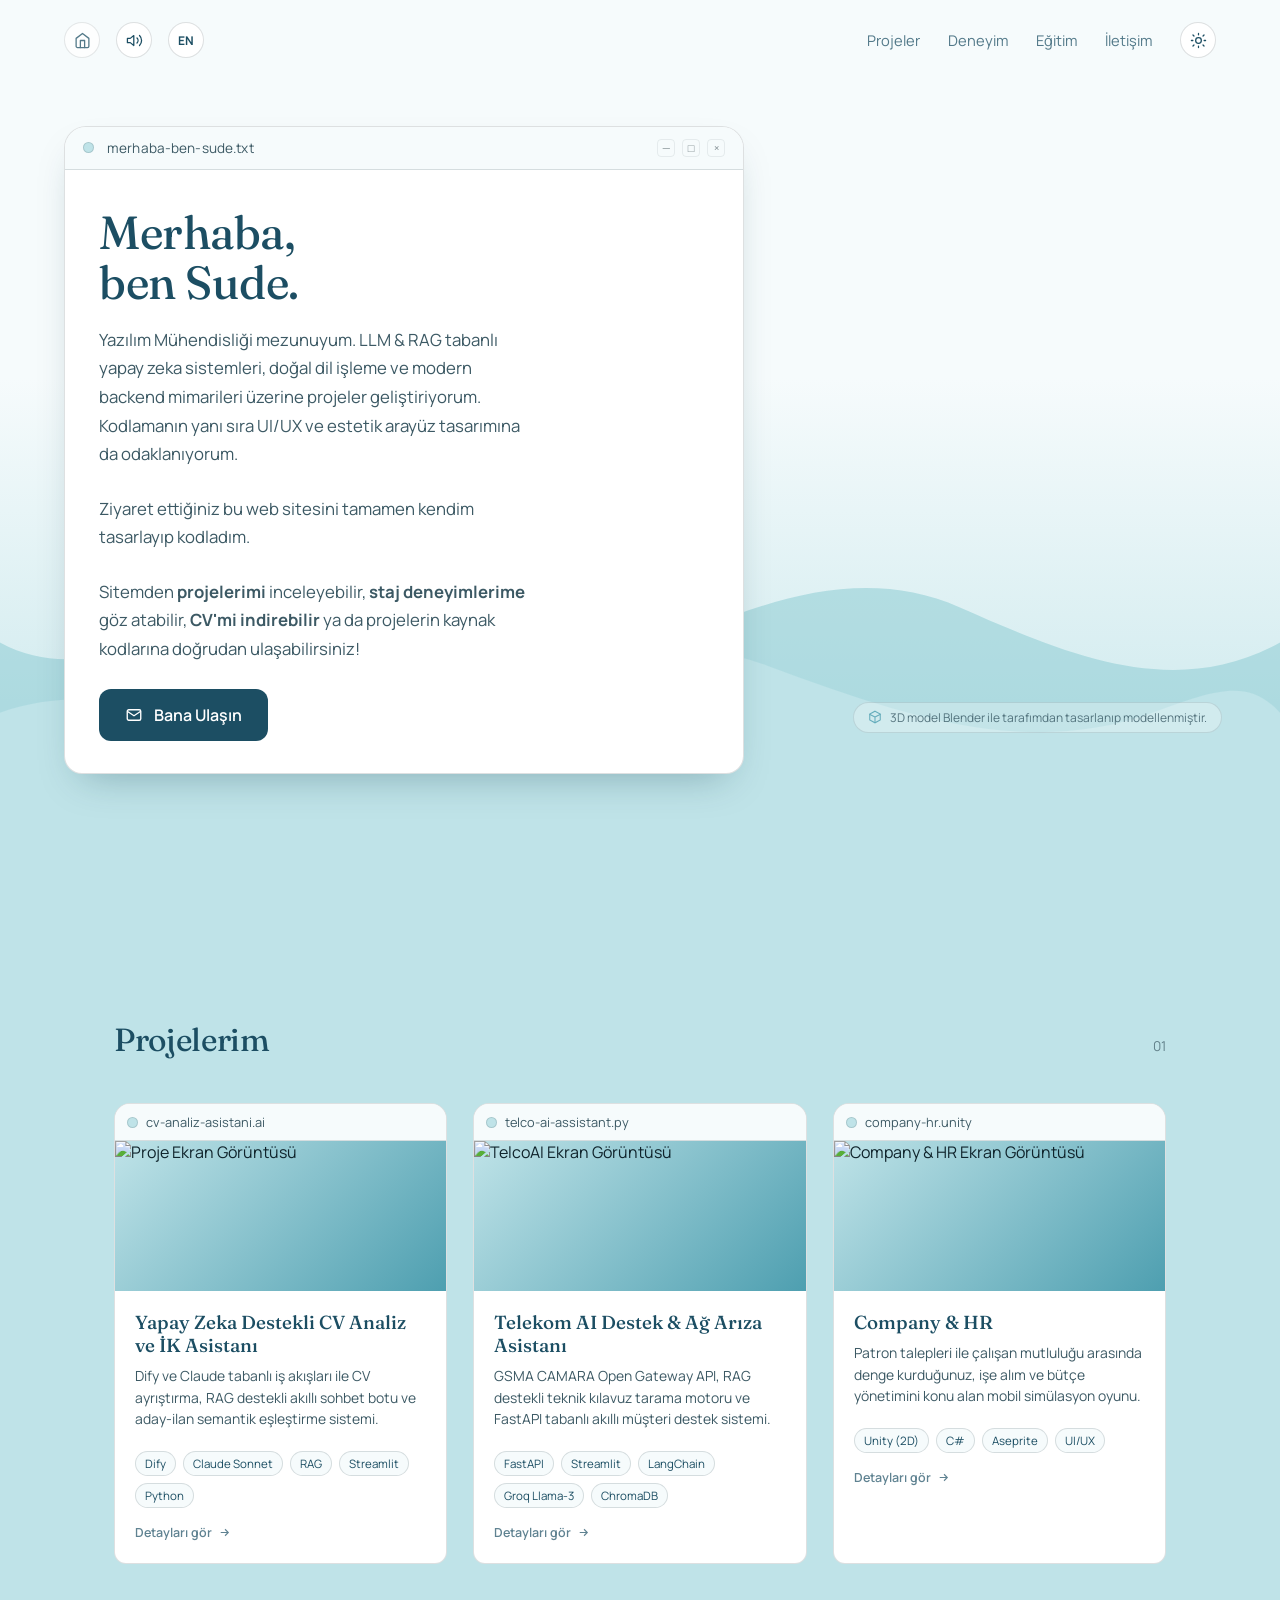
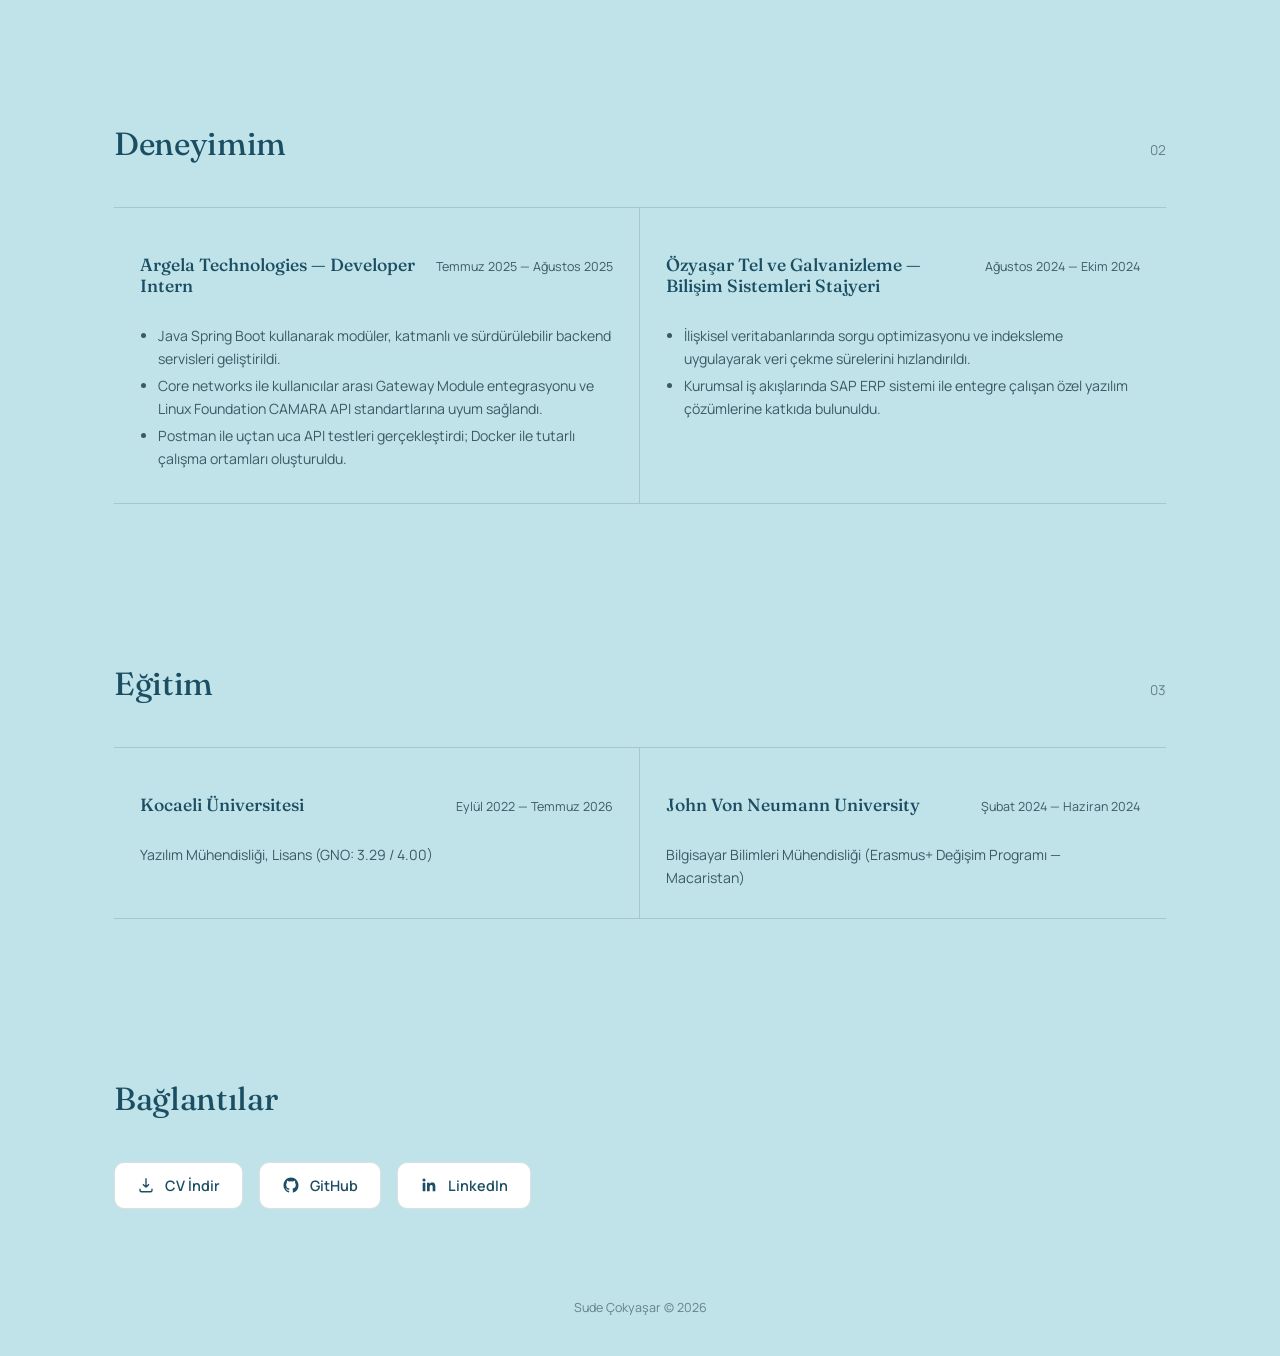
==== index.html @ f2881e95 "Rename portfolyo/sude-portfolyo.html to index.html" ====
<!DOCTYPE html>
<html lang="tr" data-lang="tr">
<head>
<meta charset="UTF-8">
<meta name="viewport" content="width=device-width, initial-scale=1.0">
<link rel="icon" href="data:image/svg+xml,<svg xmlns=%22http://www.w3.org/2000/svg%22 viewBox=%220 0 100 100%22><text y=%22.8em%22 font-size=%2275%22 text-anchor=%22middle%22 x=%2250%%22>✨</text></svg>">
<title>Sude Çokyaşar Portfolyo</title>
<link rel="preconnect" href="https://fonts.googleapis.com">
<link rel="preconnect" href="https://fonts.gstatic.com" crossorigin>
<link href="https://fonts.googleapis.com/css2?family=Fraunces:opsz,wght@9..144,300;9..144,450;9..144,600&family=Manrope:wght@400;500;600;700&display=swap" rel="stylesheet">
<!-- 3D Model Viewer -->
<script type="module" src="https://ajax.googleapis.com/ajax/libs/model-viewer/3.4.0/model-viewer.min.js"></script>
<style>
  :root{
    --foam:#f6fbfc;
    --sea-pale:#bfe3e8;
    --sea:#4e9fb0;
    --sea-deep:#1c4e63;
    --ink:#0f232b;
    --ink-soft:#3c5964;
    --sun:#daafe7;
    --line: rgba(15,35,43,0.14);
    --shadow: 0 18px 40px -18px rgba(15,60,75,0.35);
    --card-bg:#ffffff;
    --accent-strong:#1c4e63;
    --btn-hover-text:#1c2b30;
    --wave-back:#8fcdd4;
    --wave-front:#bfe3e8;
    --placeholder-bg: rgba(255,255,255,0.35);
    --shot-border: rgba(28,78,99,0.35);
    --backdrop: rgba(15,35,43,0.55);
    color-scheme: light;
  }
  :root[data-theme="dark"]{
    --foam:#122831;
    --sea-pale:#0a1c23;
    --sea:#2c6a79;
    --sea-deep:#bfe9ee;
    --ink:#eaf6f8;
    --ink-soft:#9dc6ce;
    --sun:#daafe7;
    --line: rgba(234,246,248,0.14);
    --shadow: 0 18px 40px -18px rgba(0,0,0,0.6);
    --card-bg:#0e2029;
    --accent-strong:#2f93a8;
    --btn-hover-text:#1c2b30;
    --wave-back:#123642;
    --wave-front:#0a1c23;
    --placeholder-bg: rgba(255,255,255,0.06);
    --shot-border: rgba(191,227,232,0.35);
    --backdrop: rgba(4,12,16,0.7);
    color-scheme: dark;
  }
  *{box-sizing:border-box;}
  html{scroll-behavior:smooth;}
  body{
    margin:0;
    background:var(--sea-pale);
    color:var(--ink);
    font-family:'Manrope',sans-serif;
    overflow-x:hidden;
    transition:background-color .35s ease, color .35s ease;
  }
  h1,h2,.display{
    font-family:'Fraunces',serif;
    font-weight:450;
    letter-spacing:-0.01em;
    margin:0;
  }
  a{color:inherit;}
  button{font-family:inherit;}

  /* Çoklu Dil Desteği Gösterim Kontrolleri */
  [data-lang-en] { display: none; }
  html[data-lang="en"] [data-lang-tr] { display: none; }
  html[data-lang="en"] [data-lang-en] { display: inline; }
  /* Blok elemanlar için varsayılan display uyumu */
  html[data-lang="en"] p[data-lang-en], 
  html[data-lang="en"] h3[data-lang-en], 
  html[data-lang="en"] li[data-lang-en] { display: block; }

  /* ---------- NAV ---------- */
  .nav{
    position:fixed;
    top:0; left:0; right:0;
    display:flex;
    align-items:center;
    justify-content:space-between;
    padding:22px 5vw;
    z-index:40;
    font-size:0.92rem;
    mix-blend-mode:normal;
  }
  .nav-left, .nav-right{
    display:flex;
    align-items:center;
    gap:16px;
  }
  .nav-right{
    gap:28px;
  }
  .nav a{
    text-decoration:none;
    color:var(--sea-deep);
    opacity:0.75;
    transition:opacity .2s ease;
  }
  .nav a:hover{opacity:1;}
  
  .icon-btn{
    width:36px; height:36px;
    border-radius:50%;
    border:1px solid var(--line);
    background:var(--card-bg);
    color:var(--sea-deep);
    display:flex; align-items:center; justify-content:center;
    cursor:pointer;
    text-decoration:none;
    transition:background-color .3s ease, border-color .3s ease, transform .18s ease;
  }
  .lang-btn {
    width: 36px; height: 36px;
    border-radius: 50%;
    border: 1px solid var(--line);
    background: var(--card-bg);
    color: var(--sea-deep);
    display: flex; align-items: center; justify-content: center;
    cursor: pointer;
    font-size: 0.75rem;
    font-weight: 700;
    transition: background-color .3s ease, border-color .3s ease, transform .18s ease;
  }
  .icon-btn:hover, .lang-btn:hover {transform:translateY(-2px); opacity:1;}
  .icon-btn svg{width:17px; height:17px;}

  /* ---------- HERO ---------- */
  .hero{
    position:relative;
    min-height:100vh;
    background:linear-gradient(to bottom, var(--foam) 0%, var(--foam) 42%, var(--sea-pale) 100%);
    overflow:hidden;
    display:flex;
    align-items:center;
  }
.hero-inner {
    position: relative;
    z-index: 5;
    width: 100%;
    max-width: 1440px; 
    margin: 0 auto;
    padding: 0 3vw 0 5vw;
    display: grid;
    grid-template-columns: 1.35fr 0.85fr;
    align-items: center;
    gap: 30px;
  }

/* windows-chrome card */
  .chrome-card{
    background:var(--card-bg);
    border-radius:22px 22px 18px 18px;
    box-shadow:var(--shadow);
    border:1px solid var(--line);
    max-width:680px; 
    width:100%;
    overflow:hidden;
    animation:rise 900ms cubic-bezier(.2,.8,.2,1) both;
    transition:background-color .35s ease, border-color .35s ease;
  }
  .chrome-bar{
    display:flex;
    align-items:center;
    gap:9px;
    padding:12px 18px;
    background:var(--foam);
    border-bottom:1px solid var(--line);
  }
  .chrome-dot{
    width:11px;height:11px;border-radius:50%;
    background:var(--sea-pale);
    border:1px solid var(--line);
  }
  .chrome-title{
    font-size:0.85rem;
    color:var(--ink-soft);
    letter-spacing:0.01em;
    margin-left:4px;
  }
  .chrome-icons{margin-left:auto;display:flex;gap:7px;opacity:.5;}
  .chrome-icons span{
    width:18px;height:18px;
    display:flex;align-items:center;justify-content:center;
    font-size:11px;
    border:1px solid var(--line);
    border-radius:4px;
  }
  .chrome-body{padding:38px 34px 32px;}
  .chrome-body h1{
    font-size:2.9rem; 
    line-height:1.08;
    color:var(--sea-deep);
  }
  .chrome-body p{
    margin:18px 0 26px;
    font-size:1.05rem;
    line-height:1.7;
    color:var(--ink-soft);
    max-width:44ch;
  }
  .btn{
    display:inline-flex;
    align-items:center;
    gap:11px;
    background:var(--accent-strong);
    color:#fff;
    border:none;
    padding:15px 26px; 
    border-radius:12px;
    font-size:1rem;
    font-weight:600;
    cursor:pointer;
    transition:transform .18s ease, background .18s ease;
    text-decoration: none;
  }
  .btn:hover{background:var(--sun); color:var(--btn-hover-text); transform:translateY(-2px);}
  .btn svg{width:18px;height:18px;flex-shrink:0;}

  /* ---------- 3D KARAKTER ALANI ---------- */
  .char-interaction-wrap {
    position: relative;
    width: 100%;
    display: flex;
    flex-direction: column;
    align-items: flex-end;
    justify-content: center;
    animation: rise 900ms cubic-bezier(.2,.8,.2,1) 120ms both;
  }

  .char-scene {
    position: relative;
    width: 100%;
    height: 520px;
    display: flex;
    align-items: center;
    justify-content: flex-end;
  }

  /* 3D Model Konteyneri */
  .char-slot {
    width: 480px;
    height: 100%;
    margin-right: -30px;
  }

  model-viewer {
    width: 100%;
    height: 100%;
    outline: none;
    --poster-color: transparent;
  }

  .model-badge {
    display: inline-flex;
    align-items: center;
    gap: 8px;
    margin-top: 14px;
    margin-right: 20px;
    padding: 6px 14px;
    background: var(--placeholder-bg);
    border: 1px solid var(--line);
    border-radius: 20px;
    font-size: 0.75rem;
    color: var(--ink-soft);
    opacity: 0.8;
    backdrop-filter: blur(4px);
    transition: opacity 0.2s ease, transform 0.2s ease;
  }

  .model-badge:hover {
    opacity: 1;
    transform: translateY(-1px);
  }

  .model-badge svg {
    width: 14px;
    height: 14px;
    color: var(--sea);
    flex-shrink: 0;
  }

  @keyframes rise{
    from{opacity:0; transform:translateY(22px);}
    to{opacity:1; transform:translateY(0);}
  }

  /* ---------- WAVES ---------- */
  .wave-wrap{
    position:absolute;
    left:0; right:0; bottom:0;
    height:52vh;
    min-height:340px;
    z-index:1;
    overflow:hidden;
  }
  .wave-wrap svg{
    position:absolute;
    bottom:0;
    left:0;
    width:200%;
    height:100%;
  }
  .wave-back{
    animation:drift 22s linear infinite;
    opacity:0.55;
  }
  .wave-front{
    animation:drift 14s linear infinite reverse;
  }
  @keyframes drift{
    from{transform:translateX(0);}
    to{transform:translateX(-50%);}
  }

  /* ---------- MAIL POPUP ---------- */
  .mail-window{
    position:fixed;
    top:22%;
    left:50%;
    width:min(360px, 86vw);
    background:var(--card-bg);
    border-radius:16px 16px 12px 12px;
    box-shadow:0 30px 60px -20px rgba(10,40,55,0.45);
    border:1px solid var(--line);
    z-index:100;
    display:none;
    transform:translateX(-50%);
    transition:background-color .35s ease, border-color .35s ease;
  }
  .mail-window.open{display:block;}
  .mail-bar{
    display:flex;
    align-items:center;
    gap:8px;
    padding:10px 12px;
    background:var(--foam);
    border-bottom:1px solid var(--line);
    border-radius:16px 16px 0 0;
    cursor:grab;
    user-select:none;
  }
  .mail-bar:active{cursor:grabbing;}
  .mail-title{font-size:0.8rem; color:var(--ink-soft);}
  .mail-close{
    margin-left:auto;
    width:18px;height:18px;
    border:1px solid var(--line);
    border-radius:4px;
    display:flex;align-items:center;justify-content:center;
    font-size:11px;
    cursor:pointer;
    background:none;
    color:var(--ink-soft);
  }
  .mail-body{padding:20px;}
  .mail-body label{
    display:block;
    font-size:0.72rem;
    color:var(--ink-soft);
    margin:12px 0 5px;
  }
  .mail-body label:first-child{margin-top:0;}
  .mail-body input, .mail-body textarea{
    width:100%;
    border:1px solid var(--line);
    border-radius:8px;
    padding:9px 11px;
    font-family:inherit;
    font-size:0.88rem;
    resize:vertical;
    background:var(--foam);
  }
  .mail-body textarea{min-height:80px;}
  .mail-body .btn{width:100%; justify-content:center; margin-top:16px;}

  /* ---------- SECTIONS ---------- */
  section.page{
    position:relative;
    z-index:2;
    max-width:1180px;
    margin:0 auto;
    padding:120px 5vw 40px;
  }
  .section-head{
    display:flex;
    align-items:baseline;
    justify-content:space-between;
    margin-bottom:44px;
  }
  .section-head h2{font-size:2rem; color:var(--sea-deep);}
  .section-head .count{font-size:0.85rem; color:var(--ink-soft); opacity:0.7;}

  /* projects */
  .projects-grid{
    display:grid;
    grid-template-columns:repeat(3, 1fr);
    gap:26px;
  }
  .project-card{
    background:var(--card-bg);
    border:1px solid var(--line);
    border-radius:16px 16px 12px 12px;
    overflow:hidden;
    opacity:0;
    transform:translateY(36px);
    transition:opacity .7s cubic-bezier(.2,.8,.2,1), transform .7s cubic-bezier(.2,.8,.2,1), box-shadow .25s ease, background-color .35s ease, border-color .35s ease;
    cursor:pointer;
  }
  .project-card.is-visible{opacity:1; transform:translateY(0);}
  .project-card:hover{box-shadow:var(--shadow); transform:translateY(-5px);}
  .project-card.is-visible:hover{transform:translateY(-5px);}
  .project-card:nth-child(1){transition-delay:0ms;}
  .project-card:nth-child(2){transition-delay:110ms;}
  .project-card:nth-child(3){transition-delay:220ms;}

  .project-top{
    display:flex; align-items:center; gap:8px;
    padding:9px 12px;
    background:var(--foam);
    border-bottom:1px solid var(--line);
  }
  .project-media{
    height:150px;
    background:linear-gradient(135deg, var(--sea-pale), var(--sea));
    position:relative;
    overflow:hidden;
  }
  .project-media::after{
  
    position:absolute; inset:0;
    background:
      radial-gradient(circle at 30% 30%, rgba(255,255,255,0.35), transparent 55%),
      radial-gradient(circle at 75% 70%, rgba(28,78,99,0.25), transparent 50%);
  }
  .project-body{padding:20px 20px 22px; position:relative; overflow:hidden;}
  .project-body h3{
    font-family:'Fraunces',serif;
    font-size:1.18rem;
    color:var(--sea-deep);
    margin:0 0 8px;
    font-weight:500;
  }
  .project-body p{
    font-size:0.87rem;
    line-height:1.55;
    color:var(--ink-soft);
    margin:0 0 16px;
    min-height:70px;
  }
  .tag-row{display:flex; flex-wrap:wrap; gap:7px;}
  .tag{
    font-size:0.72rem;
    padding:4px 9px;
    border-radius:20px;
    background:var(--foam);
    border:1px solid var(--line);
    color:var(--sea-deep);
  }
  .view-more{
    display:flex; align-items:center; gap:6px;
    margin-top:16px;
    font-size:0.78rem;
    font-weight:600;
    color:var(--sea-deep);
    opacity:0.7;
    transition:opacity .2s ease, gap .2s ease;
  }
  .project-card:hover .view-more{opacity:1; gap:10px;}
  .view-more svg{width:13px; height:13px;}

  /* hover feature overlay */
  .feature-overlay{
    position:absolute;
    inset:0;
    background:var(--card-bg);
    padding:20px 20px 22px;
    display:flex;
    flex-direction:column;
    justify-content:center;
    transform:translateY(102%);
    transition:transform .5s cubic-bezier(.16,1,.3,1);
    z-index:2;
  }
  .project-card:hover .feature-overlay{transform:translateY(0);}
  .feature-overlay h4{
    font-family:'Fraunces',serif;
    font-size:1.02rem;
    font-weight:500;
    color:var(--sea-deep);
    margin:0 0 12px;
  }
  .feature-overlay ul{margin:0; padding:0; list-style:none;}
  .feature-overlay li{
    position:relative;
    padding-left:18px;
    margin-bottom:8px;
    font-size:0.85rem;
    line-height:1.5;
    color:var(--ink-soft);
  }
  .feature-overlay li::before{
    content:"";
    position:absolute;
    left:0; top:7px;
    width:6px; height:6px;
    border-radius:50%;
    background:var(--sun);
  }

  /* experience & education */
  .exp-grid{
    display:grid;
    grid-template-columns:1fr 1fr;
    gap:0;
    border-top:1px solid var(--line);
  }
  .exp-item{
    padding:28px 26px;
    border-bottom:1px solid var(--line);
    cursor:default;
  }
  .exp-item:nth-child(odd){border-right:1px solid var(--line);}
  .exp-head{display:flex; justify-content:space-between; align-items:baseline; gap: 16px; margin-bottom:12px;}
  .exp-head h3{font-family:'Fraunces',serif; font-size:1.1rem; color:var(--sea-deep); font-weight:500;}
  .exp-head time{font-size:0.78rem; color:var(--ink-soft); white-space: nowrap;}
  .exp-item ul{margin:0; padding-left:18px; color:var(--ink-soft); font-size:0.88rem; line-height:1.6;}
  .exp-item li{margin-bottom:5px;}
  .exp-item .edu-sub{font-size:0.88rem; color:var(--ink-soft); margin:0; line-height:1.6;}

  /* Deneyim Hover Takip Baloncukları */
  .skill-bubble{
    position:fixed;
    left:0; top:0;
    pointer-events:none;
    z-index:70;
    padding:12px 24px;
    border-radius:999px;
    font-family:'Manrope',sans-serif;
    font-size:0.95rem;
    font-weight:700;
    letter-spacing:0.01em;
    color:var(--ink);
    background:var(--sun);
    border:2px solid var(--card-bg);
    box-shadow:0 14px 30px -10px rgba(15,35,43,0.5);
    white-space:nowrap;
    opacity:0;
    transform:translate(-50%,-50%) scale(0.6);
    transition:opacity .28s ease;
    will-change:transform, opacity, left, top;
  }
  .skill-bubble.is-visible{opacity:1;}

  /* links */
  .links-row{display:flex; gap:16px; flex-wrap:wrap;}
  .link-pill{
    display:inline-flex; align-items:center; gap:10px;
    padding:13px 22px;
    border-radius:10px;
    border:1px solid var(--line);
    background:var(--card-bg);
    text-decoration:none;
    color:var(--sea-deep);
    font-weight:600;
    font-size:0.9rem;
    transition:transform .18s ease, box-shadow .18s ease, background-color .35s ease, border-color .35s ease;
  }
  .link-pill:hover{transform:translateY(-2px); box-shadow:var(--shadow);}
  .link-pill svg{width:18px; height:18px;}

  footer{
    text-align:center;
    padding:50px 5vw 40px;
    font-size:0.78rem;
    color:var(--ink-soft);
    opacity:0.7;
  }

  /* ---------- PROJECT MODAL (Ortalanmış ve Taşınabilir) ---------- */
  .modal-backdrop{
    position:fixed;
    inset:0;
    background:var(--backdrop);
    backdrop-filter:blur(3px);
    display:none;
    align-items:center;
    justify-content:center;
    z-index:200;
  }
  .modal-backdrop.open{display:flex;}
  
  .modal-panel{
    position:absolute;
    background:var(--card-bg);
    width:min(760px, 90vw);
    max-height:85vh;
    overflow-y:auto;
    border-radius:16px 16px 14px 14px;
    box-shadow:0 40px 80px -20px rgba(10,40,55,0.5);
    border:1px solid var(--line);
    animation:rise 420ms cubic-bezier(.2,.8,.2,1) both;
    transition:background-color .35s ease, border-color .35s ease;
  }
  
  .modal-drag-bar{
    display:flex;
    align-items:center;
    gap:8px;
    padding:10px 12px;
    background:var(--foam);
    border-bottom:1px solid var(--line);
    border-radius:16px 16px 0 0;
    cursor:grab;
    user-select:none;
  }
  .modal-drag-bar:active{cursor:grabbing;}

  .modal-close{
    margin-left:auto;
    width:18px;height:18px;
    border:1px solid var(--line);
    border-radius:4px;
    display:flex;align-items:center;justify-content:center;
    font-size:11px;
    cursor:pointer;
    background:none;
    color:var(--ink-soft);
  }
  .modal-body{padding:32px 34px 36px;}
  .modal-body h3{
    font-family:'Fraunces',serif;
    font-size:1.7rem;
    font-weight:500;
    color:var(--sea-deep);
    margin:0 0 6px;
  }
  .modal-body .modal-desc{
    font-size:0.94rem;
    line-height:1.7;
    color:var(--ink-soft);
    margin:0 0 22px;
    max-width:60ch;
  }
  .shot-grid{
    display:grid;
    grid-template-columns:repeat(3, 1fr);
    gap:12px;
    margin-bottom:24px;
  }
  .shot-grid .shot{
    aspect-ratio:16/10;
    border-radius:10px;
    background:linear-gradient(135deg, var(--sea-pale), var(--sea));
    border:1px dashed var(--shot-border);
    position:relative;
    overflow:hidden;
  }
  .shot::after{
    position:absolute; inset:0;
    display:flex; align-items:center; justify-content:center;
    font-size:0.68rem;
    color:var(--sea-deep);
    opacity:0.6;
    text-align:center;
    padding:0 6px;
  }

.modal-actions{display:flex; gap:12px; flex-wrap:wrap; margin-top:4px;}
  .modal-actions .btn.ghost{
    text-decoration: none;
    background:var(--card-bg);
    color:var(--sea-deep);
    border:1px solid var(--line);
  }
  .modal-actions .btn.ghost:hover{
    background:var(--foam);
    color:var(--sea-deep);
    border-color:var(--sea);
    transform:translateY(-2px);
  }

@media (max-width: 880px){
    .nav{padding:18px 5vw;}
    .hero-inner{grid-template-columns:1fr; text-align:left; gap:24px;}
    .char-interaction-wrap{order:-1; min-height:320px;}
    .char-scene{height:280px; justify-content:center;}
    .char-slot{width:220px; margin-right:0;}
    .model-badge{margin-right:0; justify-content:center;}
    
    .chrome-card{max-width:100%; margin:0 auto;}
    .chrome-body{padding:26px 22px 24px;}
    .chrome-body h1{font-size:2.2rem;}
    .hero-desc{font-size:0.95rem; line-height:1.6;}
    .btn{width:100%; justify-content:center;}

    .projects-grid{grid-template-columns:1fr;}
    .exp-grid{grid-template-columns:1fr;}
    .exp-item:nth-child(odd){border-right:none;}
  }
  @media (prefers-reduced-motion: reduce){
    .wave-back, .wave-front{animation:none;}
    .chrome-card, .char-interaction-wrap{animation:none;}
    .project-card{transition:none;}
  }
</style>
</head>
<body id="top">

  <!-- NAV -->
  <nav class="nav">
    <div class="nav-left">
      <a href="#top" class="icon-btn" aria-label="Başa Dön" title="Sayfa Başına Dön">
        <svg viewBox="0 0 24 24" fill="none" stroke="currentColor" stroke-width="1.8" stroke-linecap="round" stroke-linejoin="round">
          <path d="M3 9l9-7 9 7v11a2 2 0 0 1-2 2H5a2 2 0 0 1-2-2z"/>
          <polyline points="9 22 9 12 15 12 15 22"/>
        </svg>
      </a>
      <button class="icon-btn" id="musicToggle" aria-label="Müziği Kapat" title="Arka Plan Müziği">
        <svg id="musicIcon" viewBox="0 0 24 24" fill="none" stroke="currentColor" stroke-width="1.8" stroke-linecap="round" stroke-linejoin="round">
          <polygon points="11 5 6 9 2 9 2 15 6 15 11 19 11 5"/>
          <path d="M19.07 4.93a10 10 0 0 1 0 14.14M15.54 8.46a5 5 0 0 1 0 7.07"/>
        </svg>
      </button>
      <!-- Dil Değiştirme Butonu (TR/EN) -->
      <button class="lang-btn" id="langToggle" aria-label="Switch to English" title="Dil Değiştir / Change Language">EN</button>
    </div>

    <div class="nav-right">
      <a href="#projeler"><span data-lang-tr>Projeler</span><span data-lang-en>Projects</span></a>
      <a href="#deneyim"><span data-lang-tr>Deneyim</span><span data-lang-en>Experience</span></a>
      <a href="#egitim"><span data-lang-tr>Eğitim</span><span data-lang-en>Education</span></a>
      <a href="#iletisim"><span data-lang-tr>İletişim</span><span data-lang-en>Contact</span></a>
      <button class="icon-btn" id="themeToggle" aria-label="Karanlık modu aç">
        <svg id="themeIcon" viewBox="0 0 24 24" fill="none" stroke="currentColor" stroke-width="1.8" stroke-linecap="round" stroke-linejoin="round">
          <circle cx="12" cy="12" r="4"/>
          <path d="M12 2v2M12 20v2M4.2 4.2l1.4 1.4M18.4 18.4l1.4 1.4M2 12h2M20 12h2M4.2 19.8l1.4-1.4M18.4 5.6l1.4-1.4"/>
        </svg>
      </button>
    </div>
  </nav>

  <!-- HERO -->
  <header class="hero">
    <div class="hero-inner">
      <div class="chrome-card">
        <div class="chrome-bar">
          <span class="chrome-dot"></span>
          <span class="chrome-title"><span data-lang-tr>merhaba-ben-sude.txt</span><span data-lang-en>hello-i-am-sude.txt</span></span>
          <div class="chrome-icons"><span>—</span><span>□</span><span>×</span></div>
        </div>
        <div class="chrome-body">
          <h1>
            <span data-lang-tr>Merhaba,<br>ben Sude.</span>
            <span data-lang-en>Hello,<br>I'm Sude.</span>
          </h1>
          <p>
            <span data-lang-tr>Yazılım Mühendisliği mezunuyum. LLM & RAG tabanlı yapay zeka sistemleri, doğal dil işleme ve modern backend mimarileri üzerine projeler geliştiriyorum. Kodlamanın yanı sıra UI/UX ve estetik arayüz tasarımına da odaklanıyorum.</span>
            <span data-lang-en>I am a Software Engineering graduate. I develop projects on LLM & RAG based AI systems, natural language processing, and modern backend architectures. Alongside coding, I also focus on UI/UX and aesthetic interface design.</span>
          </p>
            <p> 
              <span data-lang-tr>Ziyaret ettiğiniz bu web sitesini tamamen kendim tasarlayıp kodladım.</span>
              <span data-lang-en>I designed and coded this website entirely by myself.</span>
            </p>
            <p> 
              <span data-lang-tr>Sitemden <strong>projelerimi</strong> inceleyebilir, <strong>staj deneyimlerime</strong> göz atabilir, <strong>CV'mi indirebilir</strong> ya da projelerin kaynak kodlarına doğrudan ulaşabilirsiniz!</span>
              <span data-lang-en>You can inspect my <strong>projects</strong>, check out my <strong>internship experiences</strong>, download my <strong>CV</strong>, or access project source codes directly from my site!</span>
            </p>
          <button class="btn" id="openMail">
            <svg viewBox="0 0 24 24" fill="none" stroke="currentColor" stroke-width="1.8"><rect x="3" y="5" width="18" height="14" rx="2"/><path d="M3 7l9 6 9-6"/></svg>
            <span data-lang-tr>Bana Ulaşın</span><span data-lang-en>Get in Touch</span>
          </button>
        </div>
      </div>

      <!-- 3D Model & Rozet -->
      <div class="char-interaction-wrap">
        <div class="char-scene">
          <div class="char-slot">
            <model-viewer 
              src="assets/karakter.glb" 
              alt="Sude 3D Karakter" 
              auto-rotate 
              camera-controls 
              rotation-per-second="18deg"
              shadow-intensity="0" 
              exposure="0.75" 
              tone-mapping="aces"
              camera-orbit="90deg 75deg 75%"
              camera-target="auto auto auto"
              field-of-view="8deg">
            </model-viewer>
          </div>
        </div>
        <div class="model-badge">
          <svg viewBox="0 0 24 24" fill="none" stroke="currentColor" stroke-width="1.8">
            <path d="M12 2l9 4.9V17L12 22l-9-5V6.9L12 2z"/>
            <path d="M12 22V12M12 12L2.5 7.2M12 12l9.5-4.8"/>
          </svg>
          <span>
            <span data-lang-tr>3D model Blender ile tarafımdan tasarlanıp modellenmiştir.</span>
            <span data-lang-en>3D model designed and modeled by me using Blender.</span>
          </span>
        </div>
      </div>
    </div>

    <div class="wave-wrap" aria-hidden="true">
      <svg class="wave-back" viewBox="0 0 2400 400" preserveAspectRatio="none">
        <defs>
          <path id="waveBackUnit" style="fill:var(--wave-back)" d="M0,180
            C100,230 200,130 300,160
            C400,190 500,230 600,190
            C700,150 800,110 900,150
            C1000,190 1100,230 1200,180
            L1200,400 L0,400 Z"/>
        </defs>
        <use href="#waveBackUnit" x="0"/>
        <use href="#waveBackUnit" x="1200"/>
      </svg>
      <svg class="wave-front" viewBox="0 0 2400 400" preserveAspectRatio="none">
        <defs>
          <path id="waveFrontUnit" style="fill:var(--wave-front)" d="M0,240
            C120,200 240,280 360,240
            C480,200 600,160 720,200
            C840,240 960,280 1080,240
            C1140,220 1170,210 1200,240
            L1200,400 L0,400 Z"/>
        </defs>
        <use href="#waveFrontUnit" x="0"/>
        <use href="#waveFrontUnit" x="1200"/>
      </svg>
    </div>
  </header>

  <!-- MAIL POPUP -->
  <div class="mail-window" id="mailWindow">
    <div class="mail-bar" id="mailDrag">
      <span class="chrome-dot"></span>
      <span class="mail-title"><span data-lang-tr>Yeni E-posta</span><span data-lang-en>New Email</span></span>
      <button class="mail-close" id="closeMail">×</button>
    </div>
    <div class="mail-body">
      <label for="fName"><span data-lang-tr>Adınız</span><span data-lang-en>Your Name</span></label>
      <input id="fName" type="text" placeholder="Adınız Soyadınız">
      <label for="fSubject"><span data-lang-tr>Konu</span><span data-lang-en>Subject</span></label>
      <input id="fSubject" type="text" placeholder="Mesaj konusu">
      <label for="fMsg"><span data-lang-tr>Mesajınız</span><span data-lang-en>Your Message</span></label>
      <textarea id="fMsg" placeholder="Merhaba Sude, ..."></textarea>
      <button class="btn" type="button" onclick="window.location.href='mailto:sudecokyasar@gmail.com?subject='+encodeURIComponent(document.getElementById('fSubject').value)+'&body='+encodeURIComponent(document.getElementById('fMsg').value)"><span data-lang-tr>Gönder</span><span data-lang-en>Send</span></button>
    </div>
  </div>

  <!-- PROJECT DETAIL MODAL (Ortalanmış ve Taşınabilir) -->
  <div class="modal-backdrop" id="modalBackdrop">
    <div class="modal-panel" id="modalPanel">
      <div class="chrome-bar modal-drag-bar" id="modalDrag">
        <span class="chrome-dot"></span>
        <span class="chrome-title" id="modalWindowTitle">proje.detay</span>
        <div class="chrome-icons" style="margin-left:auto;">
          <button class="modal-close" id="modalClose">×</button>
        </div>
      </div>
      <div class="modal-body">
        <h3 id="modalTitle"></h3>
        <p class="modal-desc" id="modalDesc"></p>
        <div class="shot-grid">
          <div class="shot"></div>
          <div class="shot"></div>
          <div class="shot"></div>
        </div>
        <div class="tag-row" id="modalTags" style="margin-bottom:22px;"></div>
        <div class="modal-actions">
          <a class="btn" id="modalRepo" href="https://github.com/sudecokyasar" target="_blank" rel="noopener">
            <svg viewBox="0 0 24 24" fill="currentColor"><path d="M12 2C6.48 2 2 6.58 2 12.25c0 4.53 2.87 8.37 6.84 9.73.5.1.68-.22.68-.49 0-.24-.01-1.04-.01-1.88-2.78.62-3.37-1.21-3.37-1.21-.45-1.18-1.11-1.49-1.11-1.49-.91-.64.07-.63.07-.63 1 .07 1.53 1.05 1.53 1.05.89 1.56 2.34 1.11 2.91.85.09-.66.35-1.11.63-1.37-2.22-.26-4.56-1.14-4.56-5.06 0-1.12.39-2.03 1.03-2.75-.1-.26-.45-1.31.1-2.73 0 0 .84-.28 2.75 1.05a9.3 9.3 0 0 1 5 0c1.91-1.33 2.75-1.05 2.75-1.05.55 1.42.2 2.47.1 2.73.64.72 1.03 1.63 1.03 2.75 0 3.93-2.34 4.79-4.57 5.05.36.32.68.94.68 1.9 0 1.37-.01 2.47-.01 2.81 0 .27.18.6.69.49A10.26 10.26 0 0 0 22 12.25C22 6.58 17.52 2 12 2Z"/></svg>
            <span data-lang-tr>GitHub Reposu</span><span data-lang-en>GitHub Repository</span>
          </a>
          <a class="btn ghost" id="modalDemo" href="#" target="_blank" rel="noopener"><span data-lang-tr>Canlı Demo</span><span data-lang-en>Live Demo</span></a>
        </div>
      </div>
    </div>
  </div>

  <!-- PROJECTS -->
  <section class="page" id="projeler">
    <div class="section-head">
      <h2><span data-lang-tr>Projelerim</span><span data-lang-en>My Projects</span></h2>
      <span class="count">01</span>
    </div>
    <div class="projects-grid">

      <article class="project-card" data-project="talentlens">
        <div class="project-top"><span class="chrome-dot"></span><span class="mail-title">cv-analiz-asistani.ai</span></div>
        <div class="project-media"><img src="assets\cv-analiz-asistanı.png" alt="Proje Ekran Görüntüsü" style="width:100%; height:100%; object-fit:cover;"></div>
        <div class="project-body">
          <h3>
            <span data-lang-tr>Yapay Zeka Destekli CV Analiz ve İK Asistanı</span>
            <span data-lang-en>AI-Powered CV Analysis & HR Assistant</span>
          </h3>
          <p>
            <span data-lang-tr>Dify ve Claude tabanlı iş akışları ile CV ayrıştırma, RAG destekli akıllı sohbet botu ve aday-ilan semantik eşleştirme sistemi.</span>
            <span data-lang-en>CV parsing workflows with Dify and Claude, RAG-supported smart chatbot, and candidate-job semantic matching system.</span>
          </p>
          <div class="tag-row">
            <span class="tag">Dify</span><span class="tag">Claude Sonnet</span><span class="tag">RAG</span><span class="tag">Streamlit</span><span class="tag">Python</span>
          </div>
          <div class="view-more">
            <span data-lang-tr>Detayları gör</span><span data-lang-en>View details</span>
            <svg viewBox="0 0 24 24" fill="none" stroke="currentColor" stroke-width="2"><path d="M5 12h14M13 6l6 6-6 6"/></svg>
          </div>
          <div class="feature-overlay">
            <h4><span data-lang-tr>Öne Çıkanlar</span><span data-lang-en>Highlights</span></h4>
            <ul>
              <li>
                <span data-lang-tr>%86.7 alan doğruluğu ile JSON şema dönüşümü</span>
                <span data-lang-en>JSON schema transformation with 86.7% field accuracy</span>
              </li>
              <li>
                <span data-lang-tr>RAG destekli akıllı İK sohbet botu</span>
                <span data-lang-en>RAG-supported smart HR chatbot</span>
              </li>
              <li>
                <span data-lang-tr>NDCG@5 skorunda 0.908 başarı</span>
                <span data-lang-en>0.908 success score in NDCG@5</span>
              </li>
              <li>
                <span data-lang-tr>Streamlit üzerinde interaktif kontrol paneli</span>
                <span data-lang-en>Interactive control panel on Streamlit</span>
              </li>
            </ul>
          </div>
        </div>
      </article>

      <article class="project-card" data-project="telcoai">
        <div class="project-top">
          <span class="chrome-dot"></span>
          <span class="mail-title">telco-ai-assistant.py</span>
        </div>
        <div class="project-media">
          <img src="assets/telecom.png" alt="TelcoAI Ekran Görüntüsü" style="width:100%; height:100%; object-fit:cover;">
        </div>
        <div class="project-body">
          <h3>
            <span data-lang-tr>Telekom AI Destek &amp; Ağ Arıza Asistanı</span>
            <span data-lang-en>Telecom AI Support & Network Fault Assistant</span>
          </h3>
          <p>
            <span data-lang-tr>GSMA CAMARA Open Gateway API, RAG destekli teknik kılavuz tarama motoru ve FastAPI tabanlı akıllı müşteri destek sistemi.</span>
            <span data-lang-en>GSMA CAMARA Open Gateway API, RAG-supported technical guide scanning engine, and FastAPI-based smart customer support system.</span>
          </p>
          <div class="tag-row">
            <span class="tag">FastAPI</span>
            <span class="tag">Streamlit</span>
            <span class="tag">LangChain</span>
            <span class="tag">Groq Llama-3</span>
            <span class="tag">ChromaDB</span>
          </div>
          <div class="view-more">
            <span data-lang-tr>Detayları gör</span><span data-lang-en>View details</span>
            <svg viewBox="0 0 24 24" fill="none" stroke="currentColor" stroke-width="2"><path d="M5 12h14M13 6l6 6-6 6"/></svg>
          </div>
          <div class="feature-overlay">
            <h4><span data-lang-tr>Öne Çıkanlar</span><span data-lang-en>Highlights</span></h4>
            <ul>
              <li>
                <span data-lang-tr>GSMA CAMARA Open Gateway API entegrasyonu</span>
                <span data-lang-en>GSMA CAMARA Open Gateway API integration</span>
              </li>
              <li>
                <span data-lang-tr>ChromaDB ve MiniLM ile RAG tabanlı teknik kılavuz arama</span>
                <span data-lang-en>RAG-based technical manual search with ChromaDB and MiniLM</span>
              </li>
              <li>
                <span data-lang-tr>Groq LLM (Llama-3.1-70B) ile dinamik Tool Calling</span>
                <span data-lang-en>Dynamic Tool Calling with Groq LLM (Llama-3.1-70B)</span>
              </li>
              <li>
                <span data-lang-tr>Canlı abone kokpiti ve Streamlit arayüzü</span>
                <span data-lang-en>Live subscriber cockpit and Streamlit interface</span>
              </li>
            </ul>
          </div>
        </div>
      </article>

      <article class="project-card" data-project="companyhr">
        <div class="project-top"><span class="chrome-dot"></span><span class="mail-title">company-hr.unity</span></div>
        <div class="project-media"><img src="assets/hr.png" alt="Company & HR Ekran Görüntüsü" style="width:100%; height:100%; object-fit:cover;"></div>
        <div class="project-body">
          <h3>Company &amp; HR</h3>
          <p>
            <span data-lang-tr>Patron talepleri ile çalışan mutluluğu arasında denge kurduğunuz, işe alım ve bütçe yönetimini konu alan mobil simülasyon oyunu.</span>
            <span data-lang-en>A mobile simulation game focusing on recruitment and budget management, where you balance boss demands and employee happiness.</span>
          </p>
          <div class="tag-row">
            <span class="tag">Unity (2D)</span><span class="tag">C#</span><span class="tag">Aseprite</span><span class="tag">UI/UX</span>
          </div>
          <div class="view-more">
            <span data-lang-tr>Detayları gör</span><span data-lang-en>View details</span>
            <svg viewBox="0 0 24 24" fill="none" stroke="currentColor" stroke-width="2"><path d="M5 12h14M13 6l6 6-6 6"/></svg>
          </div>
          <div class="feature-overlay">
            <h4><span data-lang-tr>Öne Çıkanlar</span><span data-lang-en>Highlights</span></h4>
            <ul>
              <li>
                <span data-lang-tr>Dinamik ofis ortamı ve gerçekçi karar mekanizmaları</span>
                <span data-lang-en>Dynamic office environment and realistic decision-making mechanisms</span>
              </li>
              <li>
                <span data-lang-tr>Aday CV inceleme ve akıllı işe alım modülü</span>
                <span data-lang-en>Candidate CV review and smart recruitment module</span>
              </li>
              <li>
                <span data-lang-tr>Patron aramaları ve yüz yüze çalışan iletişimi</span>
                <span data-lang-en>Boss calls and face-to-face employee communication</span>
              </li>
              <li>
                <span data-lang-tr>Bütçe, maaş yönetimi ve ofis motivasyon etkinlikleri</span>
                <span data-lang-en>Budget, salary management, and office motivation events</span>
              </li>
            </ul>
          </div>
        </div>
      </article>
    </div>
  </section>

  <!-- EXPERIENCE -->
  <section class="page" id="deneyim">
    <div class="section-head">
      <h2><span data-lang-tr>Deneyimim</span><span data-lang-en>Experience</span></h2>
      <span class="count">02</span>
    </div>
    <div class="exp-grid">
      <div class="exp-item" data-skills="Spring Boot,CAMARA API,Java,Gateway,Docker,Postman">
        <div class="exp-head">
          <h3>Argela Technologies — Developer Intern</h3>
          <time>
            <span data-lang-tr>Temmuz 2025 — Ağustos 2025</span>
            <span data-lang-en>July 2025 — August 2025</span>
          </time>
        </div>
        <ul>
          <li>
            <span data-lang-tr>Java Spring Boot kullanarak modüler, katmanlı ve sürdürülebilir backend servisleri geliştirildi.</span>
            <span data-lang-en>Developed modular, layered, and sustainable backend services using Java Spring Boot.</span>
          </li>
          <li>
            <span data-lang-tr>Core networks ile kullanıcılar arası Gateway Module entegrasyonu ve Linux Foundation CAMARA API standartlarına uyum sağlandı.</span>
            <span data-lang-en>Integrated Gateway Module between core networks and users, and complied with Linux Foundation CAMARA API standards.</span>
          </li>
          <li>
            <span data-lang-tr>Postman ile uçtan uca API testleri gerçekleştirdi; Docker ile tutarlı çalışma ortamları oluşturuldu.</span>
            <span data-lang-en>Conducted end-to-end API tests with Postman; created consistent working environments with Docker.</span>
          </li>
        </ul>
      </div>
      <div class="exp-item" data-skills="Database Optimization,System Integration,Indexing,SAP ERP,SQL">
        <div class="exp-head">
          <h3>
            <span data-lang-tr>Özyaşar Tel ve Galvanizleme — Bilişim Sistemleri Stajyeri</span>
            <span data-lang-en>Özyaşar Wire and Galvanizing — IT Systems Intern</span>
          </h3>
          <time>
            <span data-lang-tr>Ağustos 2024 — Ekim 2024</span>
            <span data-lang-en>August 2024 — October 2024</span>
          </time>
        </div>
        <ul>
          <li>
            <span data-lang-tr>İlişkisel veritabanlarında sorgu optimizasyonu ve indeksleme uygulayarak veri çekme sürelerini hızlandırıldı.</span>
            <span data-lang-en>Accelerated data retrieval times by applying query optimization and indexing in relational databases.</span>
          </li>
          <li>
            <span data-lang-tr>Kurumsal iş akışlarında SAP ERP sistemi ile entegre çalışan özel yazılım çözümlerine katkıda bulunuldu.</span>
            <span data-lang-en>Contributed to custom software solutions integrated with the SAP ERP system in corporate workflows.</span>
          </li>
        </ul>
      </div>
    </div>
  </section>

  <!-- EDUCATION -->
  <section class="page" id="egitim">
    <div class="section-head">
      <h2><span data-lang-tr>Eğitim</span><span data-lang-en>Education</span></h2>
      <span class="count">03</span>
    </div>
    <div class="exp-grid">
      <div class="exp-item">
        <div class="exp-head">
          <h3>
            <span data-lang-tr>Kocaeli Üniversitesi</span>
            <span data-lang-en>Kocaeli University</span>
          </h3>
          <time>
            <span data-lang-tr>Eylül 2022 — Temmuz 2026</span>
            <span data-lang-en>September 2022 — July 2026</span>
          </time>
        </div>
        <p class="edu-sub">
          <span data-lang-tr>Yazılım Mühendisliği, Lisans (GNO: 3.29 / 4.00)</span>
          <span data-lang-en>Software Engineering, Bachelor's Degree (GPA: 3.29 / 4.00)</span>
        </p>
      </div>
      <div class="exp-item">
        <div class="exp-head">
          <h3>John Von Neumann University</h3>
          <time>
            <span data-lang-tr>Şubat 2024 — Haziran 2024</span>
            <span data-lang-en>February 2024 — June 2024</span>
          </time>
        </div>
        <p class="edu-sub">
          <span data-lang-tr>Bilgisayar Bilimleri Mühendisliği (Erasmus+ Değişim Programı — Macaristan)</span>
          <span data-lang-en>Computer Science Engineering (Erasmus+ Exchange Program — Hungary)</span>
        </p>
      </div>
    </div>
  </section>

  <!-- LINKS -->
  <section class="page" id="iletisim">
    <div class="section-head">
      <h2><span data-lang-tr>Bağlantılar</span><span data-lang-en>Links</span></h2>
    </div>
    <div class="links-row">
      <a class="link-pill" href="SudeCokyasar_CV.pdf" download="Sude_Cokyasar_CV.pdf">
        <svg viewBox="0 0 24 24" fill="none" stroke="currentColor" stroke-width="1.8"><path d="M12 3v12m0 0l-4-4m4 4l4-4M4 17v2a2 2 0 0 0 2 2h12a2 2 0 0 0 2-2v-2"/></svg>
        <span data-lang-tr>CV İndir</span><span data-lang-en>Download CV</span>
      </a>
      <a class="link-pill" href="https://github.com/sudecokyasar" target="_blank" rel="noopener">
        <svg viewBox="0 0 24 24" fill="currentColor"><path d="M12 2C6.48 2 2 6.58 2 12.25c0 4.53 2.87 8.37 6.84 9.73.5.1.68-.22.68-.49 0-.24-.01-1.04-.01-1.88-2.78.62-3.37-1.21-3.37-1.21-.45-1.18-1.11-1.49-1.11-1.49-.91-.64.07-.63.07-.63 1 .07 1.53 1.05 1.53 1.05.89 1.56 2.34 1.11 2.91.85.09-.66.35-1.11.63-1.37-2.22-.26-4.56-1.14-4.56-5.06 0-1.12.39-2.03 1.03-2.75-.1-.26-.45-1.31.1-2.73 0 0 .84-.28 2.75 1.05a9.3 9.3 0 0 1 5 0c1.91-1.33 2.75-1.05 2.75-1.05.55 1.42.2 2.47.1 2.73.64.72 1.03 1.63 1.03 2.75 0 3.93-2.34 4.79-4.57 5.05.36.32.68.94.68 1.9 0 1.37-.01 2.47-.01 2.81 0 .27.18.6.69.49A10.26 10.26 0 0 0 22 12.25C22 6.58 17.52 2 12 2Z"/></svg>
        GitHub
      </a>
      <a class="link-pill" href="https://www.linkedin.com/in/sude-çokyaşar-139832252/" target="_blank" rel="noopener">
        <svg viewBox="0 0 24 24" fill="currentColor"><path d="M20.45 20.45h-3.55v-5.57c0-1.33-.02-3.03-1.85-3.03-1.86 0-2.14 1.45-2.14 2.94v5.66H9.36V9h3.41v1.56h.05c.48-.9 1.63-1.85 3.36-1.85 3.6 0 4.27 2.37 4.27 5.45v6.29ZM5.34 7.43a2.06 2.06 0 1 1 0-4.12 2.06 2.06 0 0 1 0 4.12ZM7.12 20.45H3.56V9h3.56v11.45Z"/></svg>
        LinkedIn
      </a>
    </div>
  </section>

  <!-- Resim Büyük Önizleme (Lightbox) Katmanı -->
  <div id="lightbox" style="position:fixed; inset:0; background:rgba(0,0,0,0.88); z-index:300; display:none; align-items:center; justify-content:center; padding:4vw; user-select:none;">
    <button onclick="closeLightbox()" style="position:absolute; top:24px; right:28px; background:none; border:none; color:#fff; font-size:2.2rem; cursor:pointer; z-index:310; opacity:0.8; transition:opacity 0.2s;" onmouseover="this.style.opacity=1" onmouseout="this.style.opacity=0.8">×</button>
    <button onclick="changeSlide(-1)" style="position:absolute; left:24px; background:rgba(255,255,255,0.1); border:1px solid rgba(255,255,255,0.2); color:#fff; width:48px; height:48px; border-radius:50%; font-size:1.4rem; display:flex; align-items:center; justify-content:center; cursor:pointer; z-index:310; transition:background 0.2s;" onmouseover="this.style.background='rgba(255,255,255,0.25)'" onmouseout="this.style.background='rgba(255,255,255,0.1)'">‹</button>
    <img id="lightboxImg" src="" alt="Büyük Görünüm" style="max-width:85%; max-height:85vh; border-radius:12px; box-shadow:0 25px 50px rgba(0,0,0,0.6); object-fit:contain;">
    <button onclick="changeSlide(1)" style="position:absolute; right:24px; background:rgba(255,255,255,0.1); border:1px solid rgba(255,255,255,0.2); color:#fff; width:48px; height:48px; border-radius:50%; font-size:1.4rem; display:flex; align-items:center; justify-content:center; cursor:pointer; z-index:310; transition:background 0.2s;" onmouseover="this.style.background='rgba(255,255,255,0.25)'" onmouseout="this.style.background='rgba(255,255,255,0.1)'">›</button>
  </div>

  <footer>Sude Çokyaşar © 2026</footer>

<script>
  // ---------- SES MOTORU (Web Audio API) ----------
  let audioCtx = null;

  function initAudio() {
    if (!audioCtx) {
      audioCtx = new (window.AudioContext || window.webkitAudioContext)();
    }
    if (audioCtx.state === 'suspended') {
      audioCtx.resume();
    }
  }

  function playHoverSound() {
    try {
      initAudio();
      const osc = audioCtx.createOscillator();
      const gain = audioCtx.createGain();
      
      osc.type = 'sine';
      osc.frequency.setValueAtTime(420, audioCtx.currentTime);
      osc.frequency.exponentialRampToValueAtTime(780, audioCtx.currentTime + 0.05);

      gain.gain.setValueAtTime(0.04, audioCtx.currentTime);
      gain.gain.exponentialRampToValueAtTime(0.001, audioCtx.currentTime + 0.05);

      osc.connect(gain);
      gain.connect(audioCtx.destination);

      osc.start();
      osc.stop(audioCtx.currentTime + 0.05);
    } catch (e) {}
  }

  function playClickSound() {
    try {
      initAudio();
      const osc = audioCtx.createOscillator();
      const gain = audioCtx.createGain();

      osc.type = 'sine';
      osc.frequency.setValueAtTime(580, audioCtx.currentTime);
      osc.frequency.exponentialRampToValueAtTime(840, audioCtx.currentTime + 0.02);
      osc.frequency.exponentialRampToValueAtTime(320, audioCtx.currentTime + 0.08);

      gain.gain.setValueAtTime(0.06, audioCtx.currentTime);
      gain.gain.exponentialRampToValueAtTime(0.0001, audioCtx.currentTime + 0.08);

      osc.connect(gain);
      gain.connect(audioCtx.destination);

      osc.start();
      osc.stop(audioCtx.currentTime + 0.08);
    } catch (e) {}
  }

  function playBubblePopSound(index = 0) {
    try {
      initAudio();
      const osc = audioCtx.createOscillator();
      const gain = audioCtx.createGain();

      osc.type = 'sine';
      const baseFreq = 520 + (index * 70);
      osc.frequency.setValueAtTime(baseFreq, audioCtx.currentTime);
      osc.frequency.exponentialRampToValueAtTime(baseFreq * 1.45, audioCtx.currentTime + 0.07);

      gain.gain.setValueAtTime(0.035, audioCtx.currentTime);
      gain.gain.exponentialRampToValueAtTime(0.0001, audioCtx.currentTime + 0.07);

      osc.connect(gain);
      gain.connect(audioCtx.destination);

      osc.start();
      osc.stop(audioCtx.currentTime + 0.07);
    } catch (e) {}
  }

  document.querySelectorAll('button, a, .project-card').forEach(el => {
    el.addEventListener('mouseenter', playHoverSound);
    el.addEventListener('click', playClickSound);
  });

  // ---------- DİL DEĞİŞTİRME (TR / EN) MANTIĞI ----------
  const langToggle = document.getElementById('langToggle');
  let currentLang = 'tr';

  function applyLanguage(lang) {
    currentLang = lang;
    document.documentElement.setAttribute('data-lang', lang);
    langToggle.textContent = lang === 'tr' ? 'EN' : 'TR';
    langToggle.setAttribute('aria-label', lang === 'tr' ? 'Switch to English' : 'Türkçeye Geç');
  }

  langToggle.addEventListener('click', () => {
    applyLanguage(currentLang === 'tr' ? 'en' : 'tr');
  });

  // ---------- SOFT ARKA PLAN MÜZİĞİ SENTEZLEYİCİSİ ----------
  let isMusicPlaying = true;
  let musicInterval = null;
  let activeNodes = [];
  const musicToggle = document.getElementById('musicToggle');
  const musicIcon = document.getElementById('musicIcon');

  const soundOnIcon = '<polygon points="11 5 6 9 2 9 2 15 6 15 11 19 11 5"/><path d="M19.07 4.93a10 10 0 0 1 0 14.14M15.54 8.46a5 5 0 0 1 0 7.07"/>';
  const soundOffIcon = '<polygon points="11 5 6 9 2 9 2 15 6 15 11 19 11 5"/><line x1="23" y1="9" x2="17" y2="15"/><line x1="17" y1="9" x2="23" y2="15"/>';

  const chords = [
    [261.63, 329.63, 392.00, 493.88],
    [220.00, 261.63, 329.63, 392.00],
    [174.61, 220.00, 261.63, 329.63],
    [196.00, 246.94, 293.66, 329.63]
  ];
  let chordIndex = 0;

  function startMusicLoop() {
    if (!musicInterval) {
      playSoftChord(chords[chordIndex]);
      musicInterval = setInterval(() => {
        chordIndex = (chordIndex + 1) % chords.length;
        playSoftChord(chords[chordIndex]);
      }, 3400);
    }
  }

  function stopMusicLoop() {
    if (musicInterval) {
      clearInterval(musicInterval);
      musicInterval = null;
    }
    activeNodes.forEach(({ osc, gain }) => {
      try {
        gain.gain.cancelScheduledValues(audioCtx.currentTime);
        gain.gain.setValueAtTime(0, audioCtx.currentTime);
        osc.stop(audioCtx.currentTime);
      } catch (e) {}
    });
    activeNodes = [];
  }

  function playSoftChord(frequencies) {
    if (!isMusicPlaying || !audioCtx) return;
    
    frequencies.forEach((freq, idx) => {
      const osc = audioCtx.createOscillator();
      const gain = audioCtx.createGain();
      const filter = audioCtx.createBiquadFilter();

      osc.type = 'sine';
      osc.frequency.setValueAtTime(freq, audioCtx.currentTime);

      filter.type = 'lowpass';
      filter.frequency.setValueAtTime(650, audioCtx.currentTime);

      const now = audioCtx.currentTime;
      gain.gain.setValueAtTime(0, now);
      gain.gain.linearRampToValueAtTime(0.015, now + 1.2);
      gain.gain.exponentialRampToValueAtTime(0.0001, now + 3.8);

      osc.connect(filter);
      filter.connect(gain);
      gain.connect(audioCtx.destination);

      osc.start(now + idx * 0.08);
      osc.stop(now + 4.0);

      activeNodes.push({ osc, gain });

      setTimeout(() => {
        activeNodes = activeNodes.filter(n => n.osc !== osc);
      }, 4000);
    });
  }

  function toggleMusic() {
    initAudio();
    isMusicPlaying = !isMusicPlaying;

    if (isMusicPlaying) {
      musicIcon.innerHTML = soundOnIcon;
      musicToggle.setAttribute('aria-label', 'Müziği Kapat');
      startMusicLoop();
    } else {
      musicIcon.innerHTML = soundOffIcon;
      musicToggle.setAttribute('aria-label', 'Müziği Başlat');
      stopMusicLoop();
    }
  }

  musicToggle.addEventListener('click', toggleMusic);

  function autoStartOnFirstInteraction() {
    if (isMusicPlaying && !musicInterval) {
      initAudio();
      startMusicLoop();
    }
    document.removeEventListener('pointerdown', autoStartOnFirstInteraction);
    document.removeEventListener('keydown', autoStartOnFirstInteraction);
  }

  document.addEventListener('pointerdown', autoStartOnFirstInteraction);
  document.addEventListener('keydown', autoStartOnFirstInteraction);

  // Dark mode toggle
  const themeToggle = document.getElementById('themeToggle');
  const themeIcon = document.getElementById('themeIcon');
  const sunIcon = '<circle cx="12" cy="12" r="4"/><path d="M12 2v2M12 20v2M4.2 4.2l1.4 1.4M18.4 18.4l1.4 1.4M2 12h2M20 12h2M4.2 19.8l1.4-1.4M18.4 5.6l1.4-1.4"/>';
  const moonIcon = '<path d="M20 14.5A8.5 8.5 0 0 1 9.5 4a8.5 8.5 0 1 0 10.5 10.5Z"/>';

  function applyTheme(theme){
    document.documentElement.setAttribute('data-theme', theme);
    themeIcon.innerHTML = theme === 'dark' ? moonIcon : sunIcon;
    themeToggle.setAttribute('aria-label', theme === 'dark' ? 'Aydınlık modu aç' : 'Karanlık modu aç');
  }

  let currentTheme = (window.matchMedia && window.matchMedia('(prefers-color-scheme: dark)').matches) ? 'dark' : 'light';
  applyTheme(currentTheme);

  themeToggle.addEventListener('click', () => {
    currentTheme = currentTheme === 'dark' ? 'light' : 'dark';
    applyTheme(currentTheme);
  });

  // Mail window: open, close, drag
  const mailWindow = document.getElementById('mailWindow');
  const openBtn = document.getElementById('openMail');
  const closeBtn = document.getElementById('closeMail');
  const dragBar = document.getElementById('mailDrag');

  openBtn.addEventListener('click', () => {
    mailWindow.classList.add('open');
  });
  closeBtn.addEventListener('click', () => {
    mailWindow.classList.remove('open');
  });

  let dragging = false, offsetX = 0, offsetY = 0;
  dragBar.addEventListener('pointerdown', (e) => {
    if (e.target === closeBtn) return;
    dragging = true;
    const rect = mailWindow.getBoundingClientRect();
    offsetX = e.clientX - rect.left;
    offsetY = e.clientY - rect.top;
    mailWindow.style.transform = 'none';
    mailWindow.style.left = rect.left + 'px';
    mailWindow.style.top = rect.top + 'px';
    dragBar.setPointerCapture(e.pointerId);
  });
  dragBar.addEventListener('pointermove', (e) => {
    if(!dragging) return;
    mailWindow.style.left = (e.clientX - offsetX) + 'px';
    mailWindow.style.top = (e.clientY - offsetY) + 'px';
  });
  dragBar.addEventListener('pointerup', () => dragging = false);

  // Scroll reveal for project cards
  const cards = document.querySelectorAll('.project-card');
  const io = new IntersectionObserver((entries) => {
    entries.forEach(entry => {
      if (entry.isIntersecting) {
        entry.target.classList.add('is-visible');
        io.unobserve(entry.target);
      }
    });
  }, { threshold: 0.18 });
  cards.forEach(c => io.observe(c));

  // Project detail modal data & logic
  const projects = {
    talentlens: {
      window: 'cv-analiz-asistani.ai',
      title: {
        tr: 'Yapay Zeka Destekli CV Analiz ve İK Asistanı (Bitirme Tezi)',
        en: 'AI-Powered CV Analysis & HR Assistant (Graduation Thesis)'
      },
      desc: {
        tr: 'Dify ve Claude (Sonnet) iş akışları entegre edilerek CV metinleri %86.7 alan doğruluğu ile JSON şemalarına dönüştürüldü. RAG destekli akıllı İK sohbet botu geliştirildi. TF-IDF ve LLM sıralama algoritmaları karşılaştırıldı; eşleştirmede NDCG@5 skorunda 0.908 ve Pearson korelasyonunda 0.752 başarı elde edildi. PyMuPDF, python-docx ve pandas ile veri boru hatları kurularak kararlar Streamlit kontrol paneline aktarıldı.',
        en: 'Integrated Dify and Claude (Sonnet) workflows to convert CV texts into JSON schemas with 86.7% field accuracy. Developed a RAG-supported smart HR chatbot. Compared TF-IDF and LLM ranking algorithms; achieved 0.908 in NDCG@5 and 0.752 in Pearson correlation. Built data pipelines using PyMuPDF, python-docx, and pandas to feed decisions into a Streamlit dashboard.'
      },
      tags: ['Dify', 'Claude Sonnet', 'RAG', 'Streamlit', 'Python', 'PyMuPDF', 'Pandas'],
      repo: 'https://github.com/bsenurbas/cv-analiz-asistani',
      demo: 'https://cv-analiz-asistani-uio3.vercel.app',
      shots: [
        'assets/cv-analiz-asistanı-1.png',
        'assets/cv-analiz-asistanı-2.png',
        'assets/cv-analiz-asistanı-3.png',
        'assets/cv-analiz-asistanı-4.png',
        'assets/cv-analiz-asistanı-5.png'
      ]
    },
    telcoai: {
      window: 'telco-ai-assistant.py',
      title: {
        tr: 'Telekom AI Destek & Ağ Arıza Çözüm Asistanı',
        en: 'Telecom AI Support & Network Fault Resolution Assistant'
      },
      desc: {
        tr: 'GSMA CAMARA Open Gateway API standartları üzerinden gerçek zamanlı hat ve cihaz durumunu sorgulayan Tool/Function Calling mimarisi. ChromaDB ve sentence-transformers tabanlı RAG motoru ile teknik kılavuz taraması yaparken, Groq LLM (Llama-3.1-70B) ve FastAPI altyapısı ile güvenli, çok turlu bir akıllı destek deneyimi sunar.',
        en: 'Tool/Function Calling architecture querying real-time line and device status via GSMA CAMARA Open Gateway API standards. Powered by a ChromaDB and sentence-transformers based RAG engine for technical manual scanning, backed by Groq LLM (Llama-3.1-70B) and FastAPI.'
      },
      tags: ['FastAPI', 'Streamlit', 'LangChain', 'Groq Llama-3', 'ChromaDB', 'CAMARA API'],
      repo: 'https://github.com/sudecokyasar/Telecom-AI-Assistant',
      demo: 'https://telecom-ai-assistant1.streamlit.app',
      shots: [
        'assets/telecom-1.png',
        'assets/telecom-2.png',
        'assets/telecom-3.png',
        'assets/telecom-4.png',
        'assets/telecom-5.png'
      ]
    },
    companyhr: {
      window: 'company-hr.unity',
      title: {
        tr: 'Company & HR — Mobil Simülasyon Oyunu',
        en: 'Company & HR — Mobile Simulation Game'
      },
      desc: {
        tr: 'Bir İK uzmanı olarak patronun talepleri ile çalışanların mutluluğu arasındaki ince çizgide denge kurmaya çalıştığınız karar odaklı bir mobil simülasyon ve yönetim oyunu. İşe alımlar, bütçe yönetimi, ofis içi krizler ve birebir çalışan iletişimleriyle şirketi başarıya taşıyın.',
        en: 'A decision-driven mobile simulation and management game where you balance boss demands and employee happiness as an HR specialist. Lead your company to success through recruitment, budget management, office crises, and one-on-one staff communication.'
      },
      tags: ['Unity (2D)', 'C#', 'Aseprite', 'UI/UX', 'Mobile Game'],
      repo: 'https://github.com/kyatoprak/Company-HR',
      demo: '#',
      shots: [
        'assets/hr-1.png',
        'assets/hr-2.png',
        'assets/hr-3.png',
        'assets/hr-4.png',
        'assets/hr-5.png',
        'assets/hr-6.png',
        'assets/hr-7.png'
      ]
    }
  };

  const modalBackdrop = document.getElementById('modalBackdrop');
  const modalPanel = document.getElementById('modalPanel');
  const modalDragBar = document.getElementById('modalDrag');
  const modalWindowTitle = document.getElementById('modalWindowTitle');
  const modalTitle = document.getElementById('modalTitle');
  const modalDesc = document.getElementById('modalDesc');
  const modalTags = document.getElementById('modalTags');
  const modalRepo = document.getElementById('modalRepo');
  const modalDemo = document.getElementById('modalDemo');
  const modalClose = document.getElementById('modalClose');
  const shotGrid = document.querySelector('.shot-grid');

  function openProjectModal(key){
    const p = projects[key];
    if(!p) return;
    
    // Pencere her açıldığında konum stillerini sıfırlayıp tam ortadan başlatıyoruz
    modalPanel.style.left = '';
    modalPanel.style.top = '';
    modalPanel.style.transform = '';

    modalWindowTitle.textContent = p.window;
    modalTitle.textContent = p.title[currentLang];
    modalDesc.textContent = p.desc[currentLang];
    modalTags.innerHTML = p.tags.map(t => `<span class="tag">${t}</span>`).join('');
    
    shotGrid.innerHTML = p.shots.map((imgSrc, idx) => `
      <div class="shot" onclick="openLightbox(projects['${key}'].shots, ${idx})">
        <img src="${imgSrc}" alt="Proje Ekran Görüntüsü" style="width:100%; height:100%; object-fit:cover; cursor:pointer;">
      </div>
    `).join('');

    modalRepo.href = p.repo;
    if(p.demo && p.demo !== '#'){
      modalDemo.href = p.demo;
      modalDemo.style.display = 'inline-flex';
    } else {
      modalDemo.style.display = 'none';
    }
    
    modalBackdrop.classList.add('open');
    document.body.style.overflow = 'hidden';
  }

  function closeProjectModal(){
    modalBackdrop.classList.remove('open');
    document.body.style.overflow = '';
  }

  cards.forEach(card => {
    card.addEventListener('click', () => openProjectModal(card.dataset.project));
  });
  
  modalClose.addEventListener('click', closeProjectModal);
  modalBackdrop.addEventListener('click', (e) => {
    if(e.target === modalBackdrop) closeProjectModal();
  });
  document.addEventListener('keydown', (e) => {
    if(e.key === 'Escape') closeProjectModal();
  });

  // Proje Penceresi Sürükleme Mantığı (Flex transform çakışmasını önleyen güvenli yapı)
  let modalDragging = false, modalStartX = 0, modalStartY = 0, initialLeft = 0, initialTop = 0;
  
  modalDragBar.addEventListener('pointerdown', (e) => {
    if (e.target === modalClose) return;
    modalDragging = true;
    
    const rect = modalPanel.getBoundingClientRect();
    
    // Flexbox ortalamasını iptal edip gerçek piksel konumuna sabitliyoruz
    modalPanel.style.transform = 'none';
    modalPanel.style.left = rect.left + 'px';
    modalPanel.style.top = rect.top + 'px';
    
    initialLeft = rect.left;
    initialTop = rect.top;
    modalStartX = e.clientX;
    modalStartY = e.clientY;
    
    modalDragBar.setPointerCapture(e.pointerId);
  });
  
  modalDragBar.addEventListener('pointermove', (e) => {
    if(!modalDragging) return;
    const dx = e.clientX - modalStartX;
    const dy = e.clientY - modalStartY;
    
    modalPanel.style.left = (initialLeft + dx) + 'px';
    modalPanel.style.top = (initialTop + dy) + 'px';
  });
  
  modalDragBar.addEventListener('pointerup', (e) => {
    modalDragging = false;
    try {
      modalDragBar.releasePointerCapture(e.pointerId);
    } catch(err) {}
  });

  let currentShots = [];
  let currentIndex = 0;

  function openLightbox(shotsArray, startIndex) {
    currentShots = shotsArray;
    currentIndex = startIndex;
    updateLightboxImage();
    document.getElementById('lightbox').style.display = 'flex';
  }

  function updateLightboxImage() {
    const lightboxImg = document.getElementById('lightboxImg');
    lightboxImg.src = currentShots[currentIndex];
  }

  function changeSlide(direction) {
    currentIndex += direction;
    if (currentIndex < 0) {
      currentIndex = currentShots.length - 1;
    } else if (currentIndex >= currentShots.length) {
      currentIndex = 0;
    }
    updateLightboxImage();
  }

  function closeLightbox() {
    document.getElementById('lightbox').style.display = 'none';
  }

  document.addEventListener('keydown', (e) => {
    const lightbox = document.getElementById('lightbox');
    if (lightbox.style.display === 'flex') {
      if (e.key === 'ArrowLeft') changeSlide(-1);
      if (e.key === 'ArrowRight') changeSlide(1);
      if (e.key === 'Escape') closeLightbox();
    }
  });

  // Deneyim Bölümü Takip Baloncukları
  const expItems = document.querySelectorAll('.exp-item[data-skills]');
  expItems.forEach(item => {
    const skills = item.dataset.skills.split(',').map(s => s.trim()).filter(Boolean);

    const bubbles = skills.map(skill => {
      const el = document.createElement('div');
      el.className = 'skill-bubble';
      el.textContent = skill;
      document.body.appendChild(el);
      return { el, x: 0, y: 0 };
    });

    const bubbleGapY = 46;
    const stepX = 46, stepY = 42;
    const revealDelay = 90;

    let mouseX = 0, mouseY = 0;
    let dirX = 1;
    let rafId = null;
    let active = false;
    let timeouts = [];

    function loop(){
      bubbles.forEach((b, i) => {
        const ease = 0.22;
        const targetX = b.revealed ? mouseX + i * stepX * dirX : mouseX;
        const targetY = b.revealed ? mouseY + bubbleGapY + i * stepY : mouseY;
        
        b.x += (targetX - b.x) * ease;
        b.y += (targetY - b.y) * ease;
        
        b.el.style.left = b.x + 'px';
        b.el.style.top = b.y + 'px';
        b.el.style.transform = `translate(-50%,-50%) scale(1)`;
      });
      if (active) rafId = requestAnimationFrame(loop);
    }

    item.addEventListener('mouseenter', (e) => {
      mouseX = e.clientX;
      mouseY = e.clientY;
      bubbles.forEach((b, i) => {
        b.x = mouseX;
        b.y = mouseY;
        b.revealed = false;
        const t = setTimeout(() => {
          b.revealed = true;
          b.el.classList.add('is-visible');
          playBubblePopSound(i);
        }, i * revealDelay);
        timeouts.push(t);
      });
      active = true;
      if (!rafId) rafId = requestAnimationFrame(loop);
    });

    item.addEventListener('mousemove', (e) => {
      const dx = e.clientX - mouseX;
      if (Math.abs(dx) > 2) {
        dirX = dx > 0 ? -1 : 1;
      }
      mouseX = e.clientX;
      mouseY = e.clientY;
    });

    item.addEventListener('mouseleave', () => {
      active = false;
      timeouts.forEach(t => clearTimeout(t));
      timeouts = [];
      bubbles.forEach(b => {
        b.revealed = false;
        b.el.classList.remove('is-visible');
      });
      if (rafId) {
        cancelAnimationFrame(rafId);
        rafId = null;
      }
    });
  });
</script>
</body>
</html>
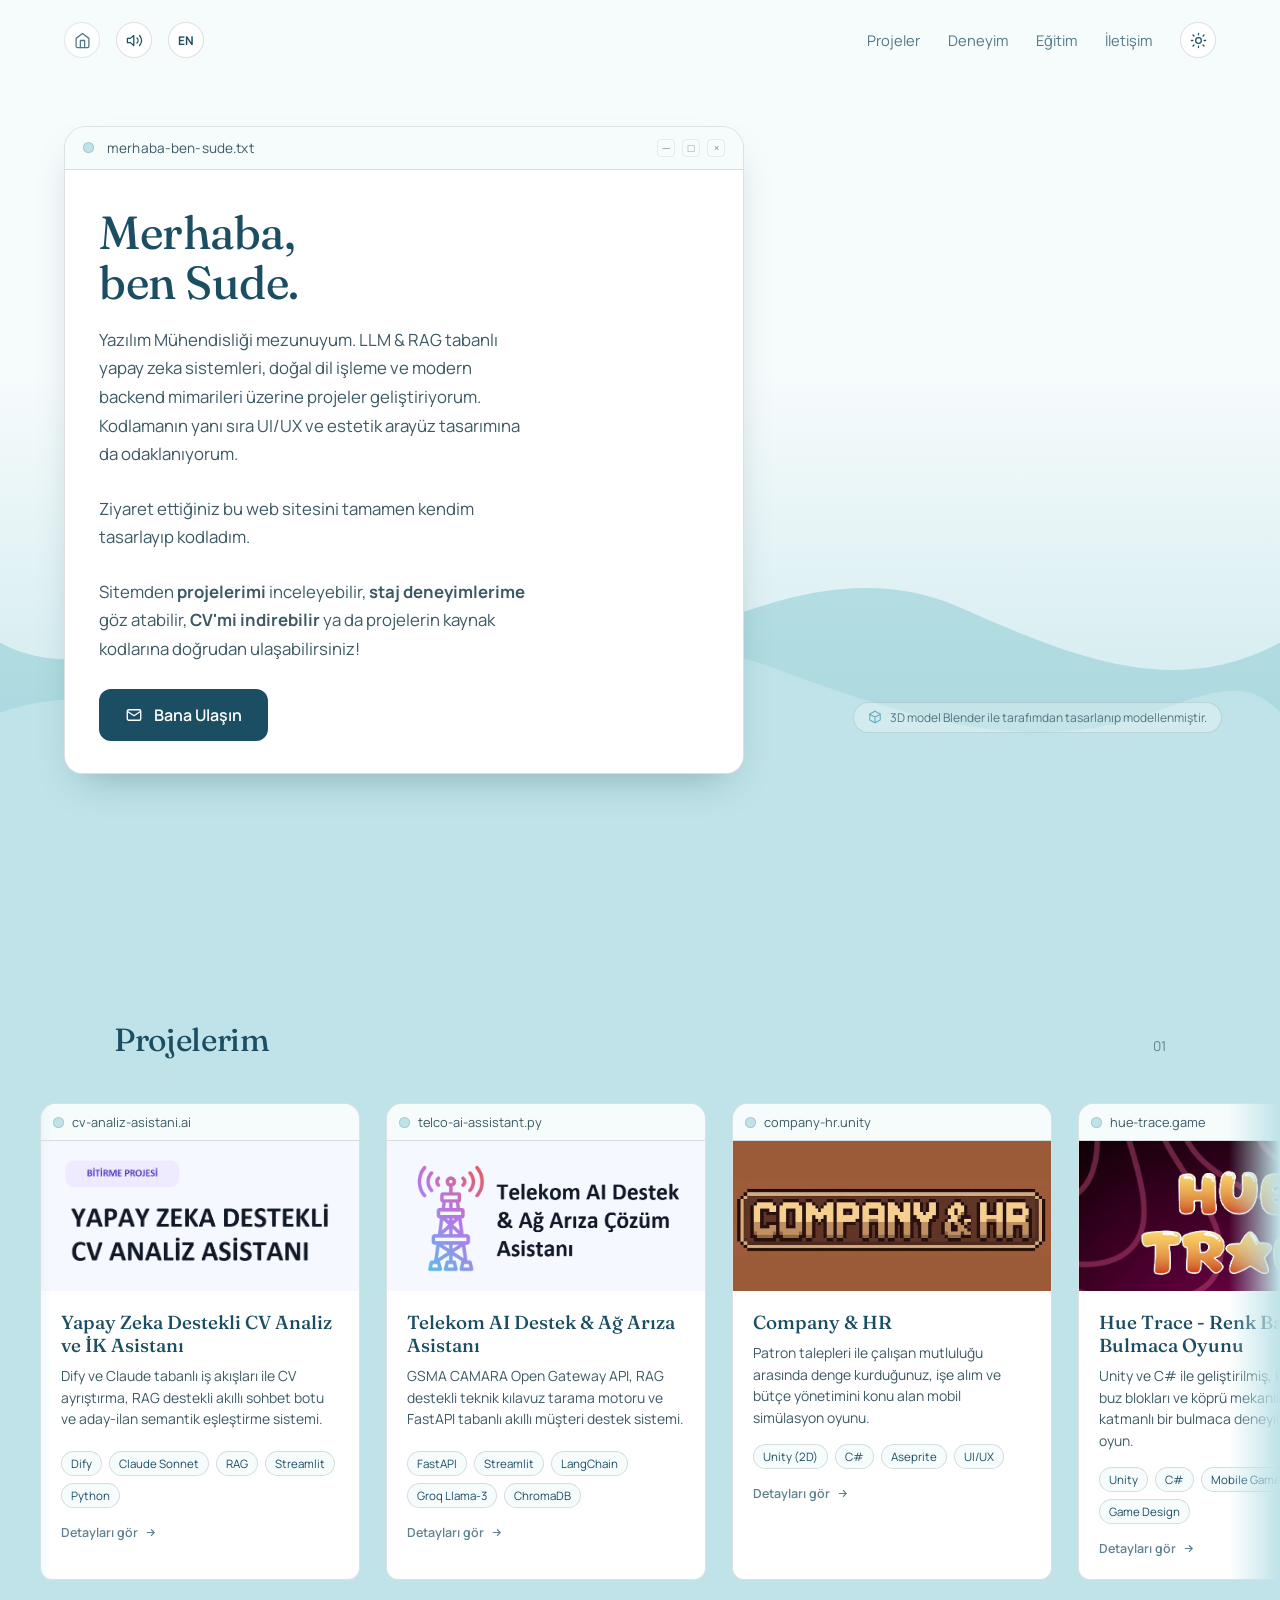
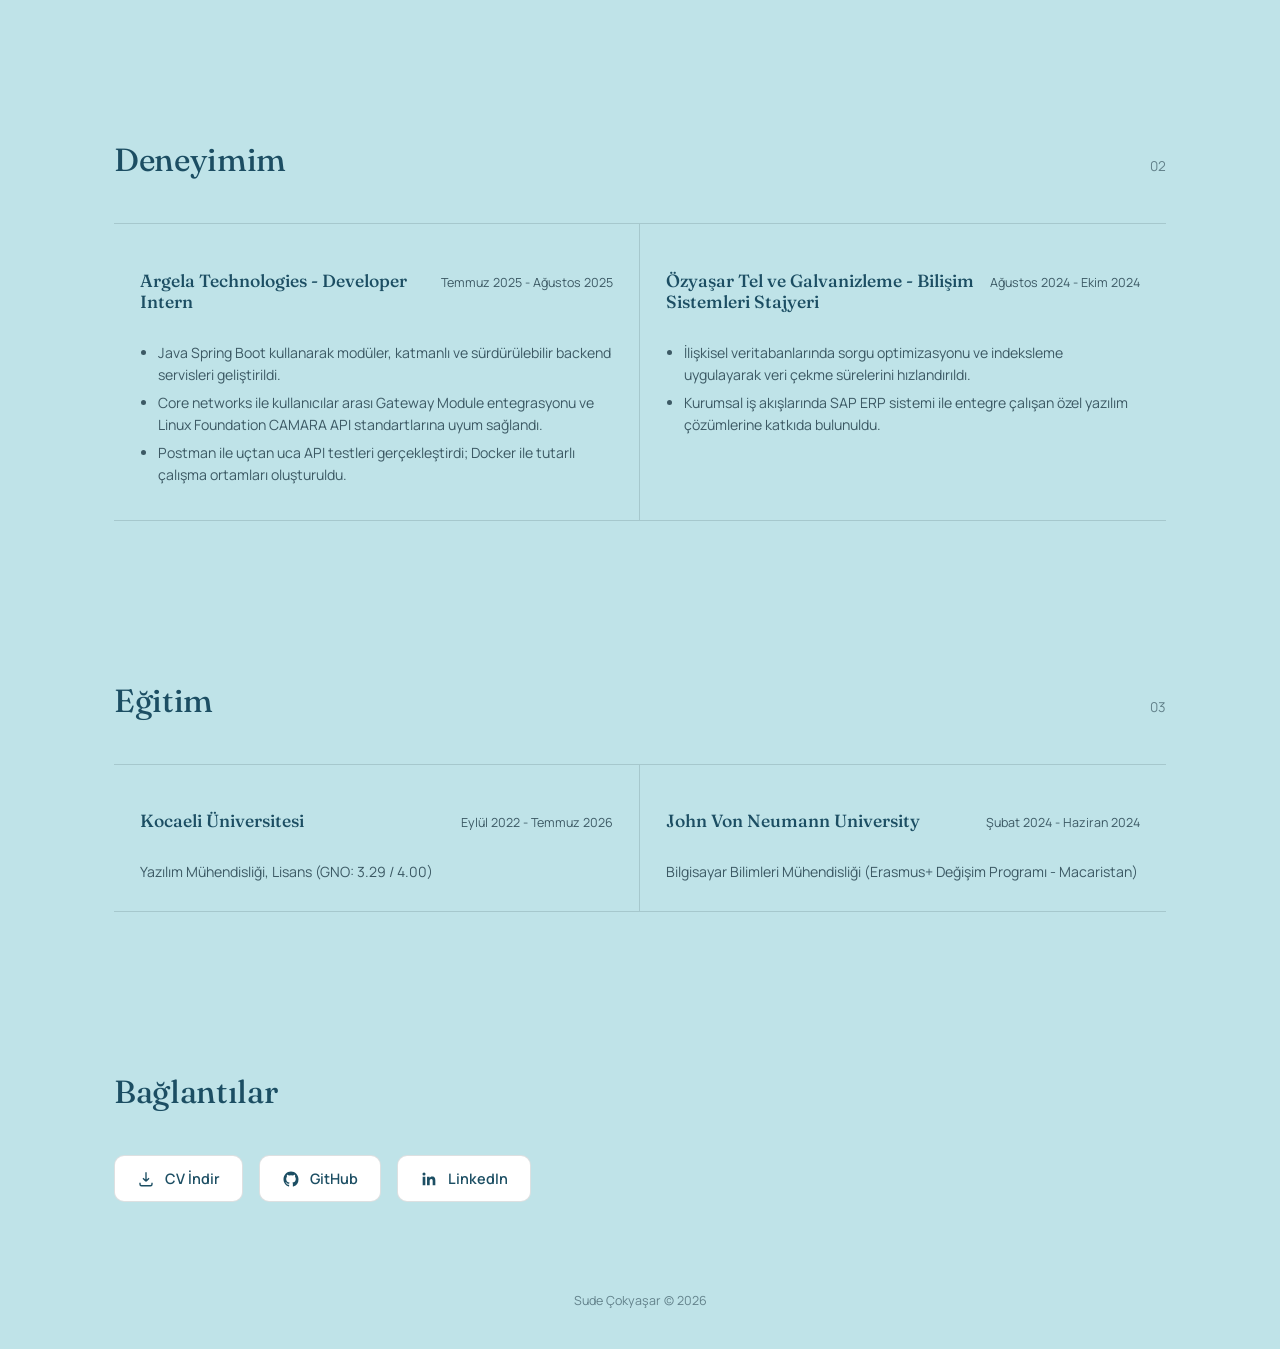
==== commit 1750f891: "yeni proje eklentisi" ====
--- a/index.html
+++ b/index.html
@@ -400,27 +400,48 @@
   .section-head .count{font-size:0.85rem; color:var(--ink-soft); opacity:0.7;}
 
   /* projects */
+  .projects-viewport{
+    width:100vw;
+    max-width:100vw;
+    margin-left:calc(50% - 50vw);
+    margin-right:calc(50% - 50vw);
+    padding:0 40px;
+    overflow-x:auto;
+    overflow-y:hidden;
+    position:relative;
+    -webkit-mask-image: linear-gradient(90deg, transparent, #000 4%, #000 96%, transparent);
+            mask-image: linear-gradient(90deg, transparent, #000 4%, #000 96%, transparent);
+    cursor:grab;
+    scrollbar-width:none;           /* Firefox */
+    -ms-overflow-style:none;        /* IE/Edge */
+  }
+  .projects-viewport::-webkit-scrollbar{ display:none; } /* Chrome/Safari */
+  .projects-viewport.is-dragging{ cursor:grabbing; scroll-behavior:auto; }
+
   .projects-grid{
-    display:grid;
-    grid-template-columns:repeat(3, 1fr);
+    display:flex;
     gap:26px;
-  }
+    width:max-content;
+    margin:0 auto;
+  }
+
+  @media (max-width: 640px){
+    .projects-viewport{ padding:0 20px; }
+  }
+
   .project-card{
+    flex:0 0 320px;
+    width:320px;
     background:var(--card-bg);
     border:1px solid var(--line);
     border-radius:16px 16px 12px 12px;
     overflow:hidden;
-    opacity:0;
-    transform:translateY(36px);
-    transition:opacity .7s cubic-bezier(.2,.8,.2,1), transform .7s cubic-bezier(.2,.8,.2,1), box-shadow .25s ease, background-color .35s ease, border-color .35s ease;
     cursor:pointer;
-  }
-  .project-card.is-visible{opacity:1; transform:translateY(0);}
+    user-select:none;
+    -webkit-user-drag:none;
+    transition:box-shadow .25s ease, background-color .35s ease, border-color .35s ease, transform .25s ease;
+  }
   .project-card:hover{box-shadow:var(--shadow); transform:translateY(-5px);}
-  .project-card.is-visible:hover{transform:translateY(-5px);}
-  .project-card:nth-child(1){transition-delay:0ms;}
-  .project-card:nth-child(2){transition-delay:110ms;}
-  .project-card:nth-child(3){transition-delay:220ms;}
 
   .project-top{
     display:flex; align-items:center; gap:8px;
@@ -433,13 +454,7 @@
     background:linear-gradient(135deg, var(--sea-pale), var(--sea));
     position:relative;
     overflow:hidden;
-  }
-  .project-media::after{
-  
-    position:absolute; inset:0;
-    background:
-      radial-gradient(circle at 30% 30%, rgba(255,255,255,0.35), transparent 55%),
-      radial-gradient(circle at 75% 70%, rgba(28,78,99,0.25), transparent 50%);
+    pointer-events:none;
   }
   .project-body{padding:20px 20px 22px; position:relative; overflow:hidden;}
   .project-body h3{
@@ -476,6 +491,10 @@
   }
   .project-card:hover .view-more{opacity:1; gap:10px;}
   .view-more svg{width:13px; height:13px;}
+
+  @media (max-width: 640px){
+    .project-card{ flex-basis:260px; width:260px; }
+  }
 
   /* hover feature overlay */
   .feature-overlay{
@@ -709,7 +728,6 @@
   @media (prefers-reduced-motion: reduce){
     .wave-back, .wave-front{animation:none;}
     .chrome-card, .char-interaction-wrap{animation:none;}
-    .project-card{transition:none;}
   }
 </style>
 </head>
@@ -859,7 +877,7 @@
     </div>
   </div>
 
-  <!-- PROJECT DETAIL MODAL (Ortalanmış ve Taşınabilir) -->
+  <!-- PROJECT DETAIL MODAL  -->
   <div class="modal-backdrop" id="modalBackdrop">
     <div class="modal-panel" id="modalPanel">
       <div class="chrome-bar modal-drag-bar" id="modalDrag">
@@ -895,8 +913,8 @@
       <h2><span data-lang-tr>Projelerim</span><span data-lang-en>My Projects</span></h2>
       <span class="count">01</span>
     </div>
-    <div class="projects-grid">
-
+  <div class="projects-viewport" id="projectsViewport">
+  <div class="projects-grid" id="projectsGrid">
       <article class="project-card" data-project="talentlens">
         <div class="project-top"><span class="chrome-dot"></span><span class="mail-title">cv-analiz-asistani.ai</span></div>
         <div class="project-media"><img src="assets\cv-analiz-asistanı.png" alt="Proje Ekran Görüntüsü" style="width:100%; height:100%; object-fit:cover;"></div>
@@ -1031,7 +1049,51 @@
           </div>
         </div>
       </article>
+
+      <article class="project-card" data-project="huetrace">
+        <div class="project-top"><span class="chrome-dot"></span><span class="mail-title">hue-trace.game</span></div>
+        <div class="project-media"><img src="assets/hue.jpg" alt="Proje Ekran Görüntüsü" style="width:100%; height:100%; object-fit:cover;"></div>
+        <div class="project-body">
+          <h3>
+            <span data-lang-tr>Hue Trace - Renk Bağlama Bulmaca Oyunu</span>
+            <span data-lang-en>Hue Trace - Color Connect Puzzle Game</span>
+          </h3>
+          <p>
+            <span data-lang-tr>Unity ve C# ile geliştirilmiş, kilitli hücreler, buz blokları ve köprü mekanikleriyle katmanlı bir bulmaca deneyimi sunan mobil oyun.</span>
+            <span data-lang-en>A mobile puzzle game built with Unity and C#, featuring locked cells, ice tiles and bridges mechanics for a layered gameplay experience.</span>
+          </p>
+          <div class="tag-row">
+            <span class="tag">Unity</span><span class="tag">C#</span><span class="tag">Mobile Game</span><span class="tag">Puzzle</span><span class="tag">Game Design</span>
+          </div>
+          <div class="view-more">
+            <span data-lang-tr>Detayları gör</span><span data-lang-en>View details</span>
+            <svg viewBox="0 0 24 24" fill="none" stroke="currentColor" stroke-width="2"><path d="M5 12h14M13 6l6 6-6 6"/></svg>
+          </div>
+          <div class="feature-overlay">
+            <h4><span data-lang-tr>Öne Çıkanlar</span><span data-lang-en>Highlights</span></h4>
+            <ul>
+              <li>
+                <span data-lang-tr>3 zorluk modunda (Easy/Normal/Hard) toplam 300 level</span>
+                <span data-lang-en>300 levels across 3 difficulty modes (Easy/Normal/Hard)</span>
+              </li>
+              <li>
+                <span data-lang-tr>Kilit, buz, köprü gibi özel hücre mekanikleri</span>
+                <span data-lang-en>Special cell mechanics: locked, ice, bridges</span>
+              </li>
+              <li>
+                <span data-lang-tr>Hamle bazlı yıldız derecelendirme ve kalıcı ilerleme kaydı</span>
+                <span data-lang-en>Move-based star rating system with persistent progress tracking</span>
+              </li>
+              <li>
+                <span data-lang-tr>Static event'ler ile gevşek bağlı, ölçeklenebilir mimari</span>
+                <span data-lang-en>Loosely coupled, scalable architecture using static C# events</span>
+              </li>
+            </ul>
+          </div>
+        </div>
+      </article>
     </div>
+  </div>
   </section>
 
   <!-- EXPERIENCE -->
@@ -1043,10 +1105,10 @@
     <div class="exp-grid">
       <div class="exp-item" data-skills="Spring Boot,CAMARA API,Java,Gateway,Docker,Postman">
         <div class="exp-head">
-          <h3>Argela Technologies — Developer Intern</h3>
+          <h3>Argela Technologies - Developer Intern</h3>
           <time>
-            <span data-lang-tr>Temmuz 2025 — Ağustos 2025</span>
-            <span data-lang-en>July 2025 — August 2025</span>
+            <span data-lang-tr>Temmuz 2025 - Ağustos 2025</span>
+            <span data-lang-en>July 2025 - August 2025</span>
           </time>
         </div>
         <ul>
@@ -1067,12 +1129,12 @@
       <div class="exp-item" data-skills="Database Optimization,System Integration,Indexing,SAP ERP,SQL">
         <div class="exp-head">
           <h3>
-            <span data-lang-tr>Özyaşar Tel ve Galvanizleme — Bilişim Sistemleri Stajyeri</span>
-            <span data-lang-en>Özyaşar Wire and Galvanizing — IT Systems Intern</span>
+            <span data-lang-tr>Özyaşar Tel ve Galvanizleme - Bilişim Sistemleri Stajyeri</span>
+            <span data-lang-en>Özyaşar Wire and Galvanizing - IT Systems Intern</span>
           </h3>
           <time>
-            <span data-lang-tr>Ağustos 2024 — Ekim 2024</span>
-            <span data-lang-en>August 2024 — October 2024</span>
+            <span data-lang-tr>Ağustos 2024 - Ekim 2024</span>
+            <span data-lang-en>August 2024 - October 2024</span>
           </time>
         </div>
         <ul>
@@ -1103,8 +1165,8 @@
             <span data-lang-en>Kocaeli University</span>
           </h3>
           <time>
-            <span data-lang-tr>Eylül 2022 — Temmuz 2026</span>
-            <span data-lang-en>September 2022 — July 2026</span>
+            <span data-lang-tr>Eylül 2022 - Temmuz 2026</span>
+            <span data-lang-en>September 2022 - July 2026</span>
           </time>
         </div>
         <p class="edu-sub">
@@ -1116,13 +1178,13 @@
         <div class="exp-head">
           <h3>John Von Neumann University</h3>
           <time>
-            <span data-lang-tr>Şubat 2024 — Haziran 2024</span>
-            <span data-lang-en>February 2024 — June 2024</span>
+            <span data-lang-tr>Şubat 2024 - Haziran 2024</span>
+            <span data-lang-en>February 2024 - June 2024</span>
           </time>
         </div>
         <p class="edu-sub">
-          <span data-lang-tr>Bilgisayar Bilimleri Mühendisliği (Erasmus+ Değişim Programı — Macaristan)</span>
-          <span data-lang-en>Computer Science Engineering (Erasmus+ Exchange Program — Hungary)</span>
+          <span data-lang-tr>Bilgisayar Bilimleri Mühendisliği (Erasmus+ Değişim Programı - Macaristan)</span>
+          <span data-lang-en>Computer Science Engineering (Erasmus+ Exchange Program - Hungary)</span>
         </p>
       </div>
     </div>
@@ -1474,8 +1536,8 @@
     companyhr: {
       window: 'company-hr.unity',
       title: {
-        tr: 'Company & HR — Mobil Simülasyon Oyunu',
-        en: 'Company & HR — Mobile Simulation Game'
+        tr: 'Company & HR - Mobil Simülasyon Oyunu',
+        en: 'Company & HR - Mobile Simulation Game'
       },
       desc: {
         tr: 'Bir İK uzmanı olarak patronun talepleri ile çalışanların mutluluğu arasındaki ince çizgide denge kurmaya çalıştığınız karar odaklı bir mobil simülasyon ve yönetim oyunu. İşe alımlar, bütçe yönetimi, ofis içi krizler ve birebir çalışan iletişimleriyle şirketi başarıya taşıyın.',
@@ -1492,6 +1554,28 @@
         'assets/hr-5.png',
         'assets/hr-6.png',
         'assets/hr-7.png'
+      ]
+    },
+    huetrace: {
+      window: 'hue-trace.game',
+      title: {
+        tr: 'Hue Trace - Renk Bağlama Bulmaca Oyunu',
+        en: 'Hue Trace - Color Connect Puzzle Game'
+      },
+      desc: {
+        tr: 'Unity ve C# kullanılarak geliştirilen, grid tabanlı bir renk bağlama bulmaca oyunu. Klasik "aynı renkteki taşları birleştir" mekaniğinin üzerine kilitli hücreler, tek kullanımlık buz blokları, çakışan renkleri taşıyabilen köprü hücreleri sistemleri eklendi. Easy, Normal ve Hard olmak üzere 3 zorluk modunda toplam 300 level bulunuyor.',
+        en: 'A grid-based color-connecting puzzle game developed using Unity and C#. Building upon the classic "connect same-colored tiles" mechanic, the game incorporates systems such as locked cells, single-use ice blocks, and bridge cells capable of carrying overlapping colors. It features a total of 300 levels across three difficulty modes: Easy, Normal, and Hard.'
+      },
+      tags: ['Unity', 'C#', 'Mobile Game', 'Puzzle Design', 'Game Architecture'],
+      repo: 'https://github.com/sudecokyasar/Hue-Trace-MobileGame',
+      demo: '',
+      shots: [
+        'assets/hue-1.png',
+        'assets/hue-2.png',
+        'assets/hue-3.png',
+        'assets/hue-4.png',
+        'assets/hue-5.png',
+        'assets/hue-6.png'
       ]
     }
   };
@@ -1713,6 +1797,59 @@
       }
     });
   });
+
+  // Proje kartları: sürükle/scroll ile kaydırma (mevcut kartlar, sonsuz döngü yok)
+  (function () {
+    const viewport = document.getElementById('projectsViewport');
+    const track = document.getElementById('projectsGrid');
+    if (!viewport || !track) return;
+
+  // --- Mouse ile sürükleyerek kaydırma (masaüstü için) ---
+  let isDown = false;
+  let startX = 0;
+  let startScrollLeft = 0;
+  let hasDragged = false;
+  let activePointerId = null;
+
+  viewport.addEventListener('pointerdown', (e) => {
+    isDown = true;
+    hasDragged = false;
+    startX = e.clientX;
+    startScrollLeft = viewport.scrollLeft;
+    activePointerId = e.pointerId;
+  });
+
+  viewport.addEventListener('pointermove', (e) => {
+    if (!isDown) return;
+    const dx = e.clientX - startX;
+    if (!hasDragged && Math.abs(dx) > 4) {
+      // Gerçek bir sürükleme ancak burada başlar; normal tıklamalar
+      // pointer capture'a hiç girmediği için click olayı bozulmadan çalışır.
+      hasDragged = true;
+      viewport.classList.add('is-dragging');
+      viewport.setPointerCapture(activePointerId);
+    }
+    if (hasDragged) {
+      viewport.scrollLeft = startScrollLeft - dx;
+    }
+  });
+
+  function endDrag() {
+    isDown = false;
+    viewport.classList.remove('is-dragging');
+  }
+    viewport.addEventListener('pointerup', endDrag);
+    viewport.addEventListener('pointerleave', endDrag);
+    viewport.addEventListener('pointercancel', endDrag);
+
+    // Sürükleme sırasında yanlışlıkla kart tıklamasını (modal açılmasını) engelle
+    viewport.addEventListener('click', (e) => {
+      if (hasDragged) {
+        e.stopPropagation();
+        e.preventDefault();
+      }
+    }, true);
+  })();
 </script>
 </body>
-</html>
+</html>
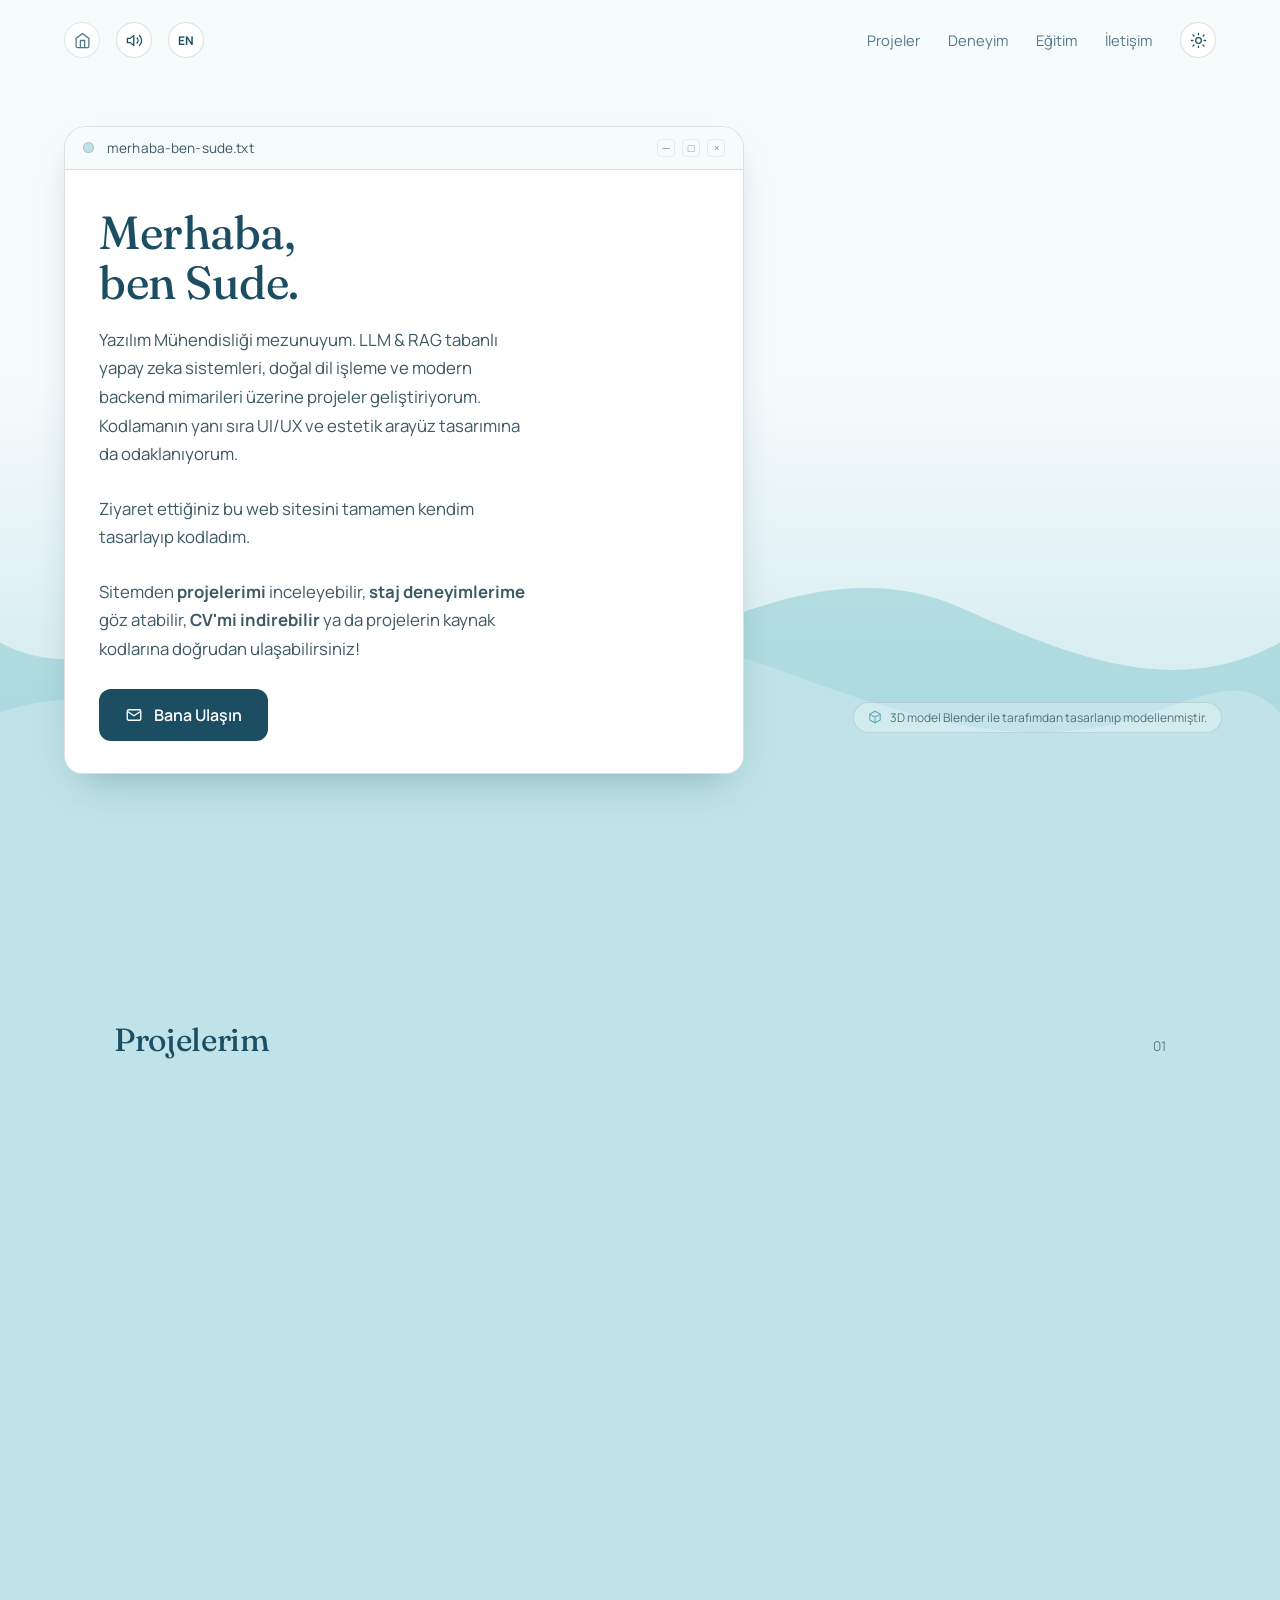
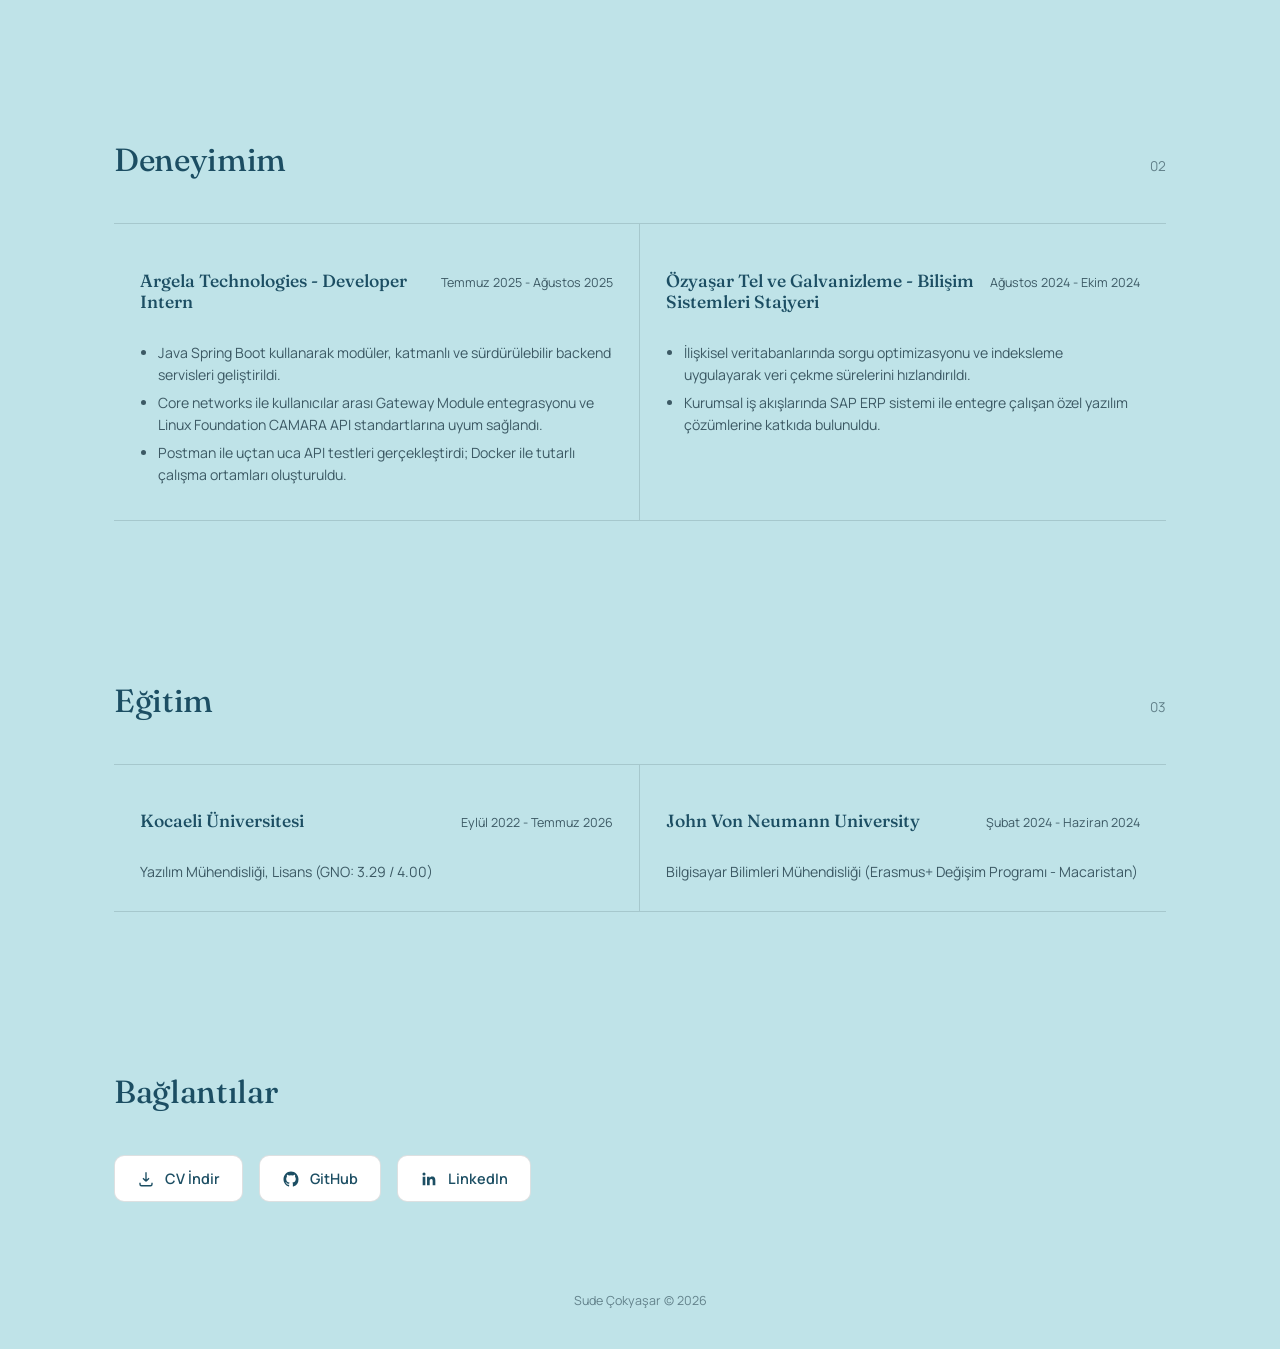
==== commit 6009a2f0: "Cleaned the code" ====
--- a/index.html
+++ b/index.html
@@ -5,731 +5,16 @@
 <meta name="viewport" content="width=device-width, initial-scale=1.0">
 <link rel="icon" href="data:image/svg+xml,<svg xmlns=%22http://www.w3.org/2000/svg%22 viewBox=%220 0 100 100%22><text y=%22.8em%22 font-size=%2275%22 text-anchor=%22middle%22 x=%2250%%22>✨</text></svg>">
 <title>Sude Çokyaşar Portfolyo</title>
+
 <link rel="preconnect" href="https://fonts.googleapis.com">
 <link rel="preconnect" href="https://fonts.gstatic.com" crossorigin>
 <link href="https://fonts.googleapis.com/css2?family=Fraunces:opsz,wght@9..144,300;9..144,450;9..144,600&family=Manrope:wght@400;500;600;700&display=swap" rel="stylesheet">
+
+<link rel="stylesheet" href="styles.css">
+
 <!-- 3D Model Viewer -->
 <script type="module" src="https://ajax.googleapis.com/ajax/libs/model-viewer/3.4.0/model-viewer.min.js"></script>
-<style>
-  :root{
-    --foam:#f6fbfc;
-    --sea-pale:#bfe3e8;
-    --sea:#4e9fb0;
-    --sea-deep:#1c4e63;
-    --ink:#0f232b;
-    --ink-soft:#3c5964;
-    --sun:#daafe7;
-    --line: rgba(15,35,43,0.14);
-    --shadow: 0 18px 40px -18px rgba(15,60,75,0.35);
-    --card-bg:#ffffff;
-    --accent-strong:#1c4e63;
-    --btn-hover-text:#1c2b30;
-    --wave-back:#8fcdd4;
-    --wave-front:#bfe3e8;
-    --placeholder-bg: rgba(255,255,255,0.35);
-    --shot-border: rgba(28,78,99,0.35);
-    --backdrop: rgba(15,35,43,0.55);
-    color-scheme: light;
-  }
-  :root[data-theme="dark"]{
-    --foam:#122831;
-    --sea-pale:#0a1c23;
-    --sea:#2c6a79;
-    --sea-deep:#bfe9ee;
-    --ink:#eaf6f8;
-    --ink-soft:#9dc6ce;
-    --sun:#daafe7;
-    --line: rgba(234,246,248,0.14);
-    --shadow: 0 18px 40px -18px rgba(0,0,0,0.6);
-    --card-bg:#0e2029;
-    --accent-strong:#2f93a8;
-    --btn-hover-text:#1c2b30;
-    --wave-back:#123642;
-    --wave-front:#0a1c23;
-    --placeholder-bg: rgba(255,255,255,0.06);
-    --shot-border: rgba(191,227,232,0.35);
-    --backdrop: rgba(4,12,16,0.7);
-    color-scheme: dark;
-  }
-  *{box-sizing:border-box;}
-  html{scroll-behavior:smooth;}
-  body{
-    margin:0;
-    background:var(--sea-pale);
-    color:var(--ink);
-    font-family:'Manrope',sans-serif;
-    overflow-x:hidden;
-    transition:background-color .35s ease, color .35s ease;
-  }
-  h1,h2,.display{
-    font-family:'Fraunces',serif;
-    font-weight:450;
-    letter-spacing:-0.01em;
-    margin:0;
-  }
-  a{color:inherit;}
-  button{font-family:inherit;}
-
-  /* Çoklu Dil Desteği Gösterim Kontrolleri */
-  [data-lang-en] { display: none; }
-  html[data-lang="en"] [data-lang-tr] { display: none; }
-  html[data-lang="en"] [data-lang-en] { display: inline; }
-  /* Blok elemanlar için varsayılan display uyumu */
-  html[data-lang="en"] p[data-lang-en], 
-  html[data-lang="en"] h3[data-lang-en], 
-  html[data-lang="en"] li[data-lang-en] { display: block; }
-
-  /* ---------- NAV ---------- */
-  .nav{
-    position:fixed;
-    top:0; left:0; right:0;
-    display:flex;
-    align-items:center;
-    justify-content:space-between;
-    padding:22px 5vw;
-    z-index:40;
-    font-size:0.92rem;
-    mix-blend-mode:normal;
-  }
-  .nav-left, .nav-right{
-    display:flex;
-    align-items:center;
-    gap:16px;
-  }
-  .nav-right{
-    gap:28px;
-  }
-  .nav a{
-    text-decoration:none;
-    color:var(--sea-deep);
-    opacity:0.75;
-    transition:opacity .2s ease;
-  }
-  .nav a:hover{opacity:1;}
-  
-  .icon-btn{
-    width:36px; height:36px;
-    border-radius:50%;
-    border:1px solid var(--line);
-    background:var(--card-bg);
-    color:var(--sea-deep);
-    display:flex; align-items:center; justify-content:center;
-    cursor:pointer;
-    text-decoration:none;
-    transition:background-color .3s ease, border-color .3s ease, transform .18s ease;
-  }
-  .lang-btn {
-    width: 36px; height: 36px;
-    border-radius: 50%;
-    border: 1px solid var(--line);
-    background: var(--card-bg);
-    color: var(--sea-deep);
-    display: flex; align-items: center; justify-content: center;
-    cursor: pointer;
-    font-size: 0.75rem;
-    font-weight: 700;
-    transition: background-color .3s ease, border-color .3s ease, transform .18s ease;
-  }
-  .icon-btn:hover, .lang-btn:hover {transform:translateY(-2px); opacity:1;}
-  .icon-btn svg{width:17px; height:17px;}
-
-  /* ---------- HERO ---------- */
-  .hero{
-    position:relative;
-    min-height:100vh;
-    background:linear-gradient(to bottom, var(--foam) 0%, var(--foam) 42%, var(--sea-pale) 100%);
-    overflow:hidden;
-    display:flex;
-    align-items:center;
-  }
-.hero-inner {
-    position: relative;
-    z-index: 5;
-    width: 100%;
-    max-width: 1440px; 
-    margin: 0 auto;
-    padding: 0 3vw 0 5vw;
-    display: grid;
-    grid-template-columns: 1.35fr 0.85fr;
-    align-items: center;
-    gap: 30px;
-  }
-
-/* windows-chrome card */
-  .chrome-card{
-    background:var(--card-bg);
-    border-radius:22px 22px 18px 18px;
-    box-shadow:var(--shadow);
-    border:1px solid var(--line);
-    max-width:680px; 
-    width:100%;
-    overflow:hidden;
-    animation:rise 900ms cubic-bezier(.2,.8,.2,1) both;
-    transition:background-color .35s ease, border-color .35s ease;
-  }
-  .chrome-bar{
-    display:flex;
-    align-items:center;
-    gap:9px;
-    padding:12px 18px;
-    background:var(--foam);
-    border-bottom:1px solid var(--line);
-  }
-  .chrome-dot{
-    width:11px;height:11px;border-radius:50%;
-    background:var(--sea-pale);
-    border:1px solid var(--line);
-  }
-  .chrome-title{
-    font-size:0.85rem;
-    color:var(--ink-soft);
-    letter-spacing:0.01em;
-    margin-left:4px;
-  }
-  .chrome-icons{margin-left:auto;display:flex;gap:7px;opacity:.5;}
-  .chrome-icons span{
-    width:18px;height:18px;
-    display:flex;align-items:center;justify-content:center;
-    font-size:11px;
-    border:1px solid var(--line);
-    border-radius:4px;
-  }
-  .chrome-body{padding:38px 34px 32px;}
-  .chrome-body h1{
-    font-size:2.9rem; 
-    line-height:1.08;
-    color:var(--sea-deep);
-  }
-  .chrome-body p{
-    margin:18px 0 26px;
-    font-size:1.05rem;
-    line-height:1.7;
-    color:var(--ink-soft);
-    max-width:44ch;
-  }
-  .btn{
-    display:inline-flex;
-    align-items:center;
-    gap:11px;
-    background:var(--accent-strong);
-    color:#fff;
-    border:none;
-    padding:15px 26px; 
-    border-radius:12px;
-    font-size:1rem;
-    font-weight:600;
-    cursor:pointer;
-    transition:transform .18s ease, background .18s ease;
-    text-decoration: none;
-  }
-  .btn:hover{background:var(--sun); color:var(--btn-hover-text); transform:translateY(-2px);}
-  .btn svg{width:18px;height:18px;flex-shrink:0;}
-
-  /* ---------- 3D KARAKTER ALANI ---------- */
-  .char-interaction-wrap {
-    position: relative;
-    width: 100%;
-    display: flex;
-    flex-direction: column;
-    align-items: flex-end;
-    justify-content: center;
-    animation: rise 900ms cubic-bezier(.2,.8,.2,1) 120ms both;
-  }
-
-  .char-scene {
-    position: relative;
-    width: 100%;
-    height: 520px;
-    display: flex;
-    align-items: center;
-    justify-content: flex-end;
-  }
-
-  /* 3D Model Konteyneri */
-  .char-slot {
-    width: 480px;
-    height: 100%;
-    margin-right: -30px;
-  }
-
-  model-viewer {
-    width: 100%;
-    height: 100%;
-    outline: none;
-    --poster-color: transparent;
-  }
-
-  .model-badge {
-    display: inline-flex;
-    align-items: center;
-    gap: 8px;
-    margin-top: 14px;
-    margin-right: 20px;
-    padding: 6px 14px;
-    background: var(--placeholder-bg);
-    border: 1px solid var(--line);
-    border-radius: 20px;
-    font-size: 0.75rem;
-    color: var(--ink-soft);
-    opacity: 0.8;
-    backdrop-filter: blur(4px);
-    transition: opacity 0.2s ease, transform 0.2s ease;
-  }
-
-  .model-badge:hover {
-    opacity: 1;
-    transform: translateY(-1px);
-  }
-
-  .model-badge svg {
-    width: 14px;
-    height: 14px;
-    color: var(--sea);
-    flex-shrink: 0;
-  }
-
-  @keyframes rise{
-    from{opacity:0; transform:translateY(22px);}
-    to{opacity:1; transform:translateY(0);}
-  }
-
-  /* ---------- WAVES ---------- */
-  .wave-wrap{
-    position:absolute;
-    left:0; right:0; bottom:0;
-    height:52vh;
-    min-height:340px;
-    z-index:1;
-    overflow:hidden;
-  }
-  .wave-wrap svg{
-    position:absolute;
-    bottom:0;
-    left:0;
-    width:200%;
-    height:100%;
-  }
-  .wave-back{
-    animation:drift 22s linear infinite;
-    opacity:0.55;
-  }
-  .wave-front{
-    animation:drift 14s linear infinite reverse;
-  }
-  @keyframes drift{
-    from{transform:translateX(0);}
-    to{transform:translateX(-50%);}
-  }
-
-  /* ---------- MAIL POPUP ---------- */
-  .mail-window{
-    position:fixed;
-    top:22%;
-    left:50%;
-    width:min(360px, 86vw);
-    background:var(--card-bg);
-    border-radius:16px 16px 12px 12px;
-    box-shadow:0 30px 60px -20px rgba(10,40,55,0.45);
-    border:1px solid var(--line);
-    z-index:100;
-    display:none;
-    transform:translateX(-50%);
-    transition:background-color .35s ease, border-color .35s ease;
-  }
-  .mail-window.open{display:block;}
-  .mail-bar{
-    display:flex;
-    align-items:center;
-    gap:8px;
-    padding:10px 12px;
-    background:var(--foam);
-    border-bottom:1px solid var(--line);
-    border-radius:16px 16px 0 0;
-    cursor:grab;
-    user-select:none;
-  }
-  .mail-bar:active{cursor:grabbing;}
-  .mail-title{font-size:0.8rem; color:var(--ink-soft);}
-  .mail-close{
-    margin-left:auto;
-    width:18px;height:18px;
-    border:1px solid var(--line);
-    border-radius:4px;
-    display:flex;align-items:center;justify-content:center;
-    font-size:11px;
-    cursor:pointer;
-    background:none;
-    color:var(--ink-soft);
-  }
-  .mail-body{padding:20px;}
-  .mail-body label{
-    display:block;
-    font-size:0.72rem;
-    color:var(--ink-soft);
-    margin:12px 0 5px;
-  }
-  .mail-body label:first-child{margin-top:0;}
-  .mail-body input, .mail-body textarea{
-    width:100%;
-    border:1px solid var(--line);
-    border-radius:8px;
-    padding:9px 11px;
-    font-family:inherit;
-    font-size:0.88rem;
-    resize:vertical;
-    background:var(--foam);
-  }
-  .mail-body textarea{min-height:80px;}
-  .mail-body .btn{width:100%; justify-content:center; margin-top:16px;}
-
-  /* ---------- SECTIONS ---------- */
-  section.page{
-    position:relative;
-    z-index:2;
-    max-width:1180px;
-    margin:0 auto;
-    padding:120px 5vw 40px;
-  }
-  .section-head{
-    display:flex;
-    align-items:baseline;
-    justify-content:space-between;
-    margin-bottom:44px;
-  }
-  .section-head h2{font-size:2rem; color:var(--sea-deep);}
-  .section-head .count{font-size:0.85rem; color:var(--ink-soft); opacity:0.7;}
-
-  /* projects */
-  .projects-viewport{
-    width:100vw;
-    max-width:100vw;
-    margin-left:calc(50% - 50vw);
-    margin-right:calc(50% - 50vw);
-    padding:0 40px;
-    overflow-x:auto;
-    overflow-y:hidden;
-    position:relative;
-    -webkit-mask-image: linear-gradient(90deg, transparent, #000 4%, #000 96%, transparent);
-            mask-image: linear-gradient(90deg, transparent, #000 4%, #000 96%, transparent);
-    cursor:grab;
-    scrollbar-width:none;           /* Firefox */
-    -ms-overflow-style:none;        /* IE/Edge */
-  }
-  .projects-viewport::-webkit-scrollbar{ display:none; } /* Chrome/Safari */
-  .projects-viewport.is-dragging{ cursor:grabbing; scroll-behavior:auto; }
-
-  .projects-grid{
-    display:flex;
-    gap:26px;
-    width:max-content;
-    margin:0 auto;
-  }
-
-  @media (max-width: 640px){
-    .projects-viewport{ padding:0 20px; }
-  }
-
-  .project-card{
-    flex:0 0 320px;
-    width:320px;
-    background:var(--card-bg);
-    border:1px solid var(--line);
-    border-radius:16px 16px 12px 12px;
-    overflow:hidden;
-    cursor:pointer;
-    user-select:none;
-    -webkit-user-drag:none;
-    transition:box-shadow .25s ease, background-color .35s ease, border-color .35s ease, transform .25s ease;
-  }
-  .project-card:hover{box-shadow:var(--shadow); transform:translateY(-5px);}
-
-  .project-top{
-    display:flex; align-items:center; gap:8px;
-    padding:9px 12px;
-    background:var(--foam);
-    border-bottom:1px solid var(--line);
-  }
-  .project-media{
-    height:150px;
-    background:linear-gradient(135deg, var(--sea-pale), var(--sea));
-    position:relative;
-    overflow:hidden;
-    pointer-events:none;
-  }
-  .project-body{padding:20px 20px 22px; position:relative; overflow:hidden;}
-  .project-body h3{
-    font-family:'Fraunces',serif;
-    font-size:1.18rem;
-    color:var(--sea-deep);
-    margin:0 0 8px;
-    font-weight:500;
-  }
-  .project-body p{
-    font-size:0.87rem;
-    line-height:1.55;
-    color:var(--ink-soft);
-    margin:0 0 16px;
-    min-height:70px;
-  }
-  .tag-row{display:flex; flex-wrap:wrap; gap:7px;}
-  .tag{
-    font-size:0.72rem;
-    padding:4px 9px;
-    border-radius:20px;
-    background:var(--foam);
-    border:1px solid var(--line);
-    color:var(--sea-deep);
-  }
-  .view-more{
-    display:flex; align-items:center; gap:6px;
-    margin-top:16px;
-    font-size:0.78rem;
-    font-weight:600;
-    color:var(--sea-deep);
-    opacity:0.7;
-    transition:opacity .2s ease, gap .2s ease;
-  }
-  .project-card:hover .view-more{opacity:1; gap:10px;}
-  .view-more svg{width:13px; height:13px;}
-
-  @media (max-width: 640px){
-    .project-card{ flex-basis:260px; width:260px; }
-  }
-
-  /* hover feature overlay */
-  .feature-overlay{
-    position:absolute;
-    inset:0;
-    background:var(--card-bg);
-    padding:20px 20px 22px;
-    display:flex;
-    flex-direction:column;
-    justify-content:center;
-    transform:translateY(102%);
-    transition:transform .5s cubic-bezier(.16,1,.3,1);
-    z-index:2;
-  }
-  .project-card:hover .feature-overlay{transform:translateY(0);}
-  .feature-overlay h4{
-    font-family:'Fraunces',serif;
-    font-size:1.02rem;
-    font-weight:500;
-    color:var(--sea-deep);
-    margin:0 0 12px;
-  }
-  .feature-overlay ul{margin:0; padding:0; list-style:none;}
-  .feature-overlay li{
-    position:relative;
-    padding-left:18px;
-    margin-bottom:8px;
-    font-size:0.85rem;
-    line-height:1.5;
-    color:var(--ink-soft);
-  }
-  .feature-overlay li::before{
-    content:"";
-    position:absolute;
-    left:0; top:7px;
-    width:6px; height:6px;
-    border-radius:50%;
-    background:var(--sun);
-  }
-
-  /* experience & education */
-  .exp-grid{
-    display:grid;
-    grid-template-columns:1fr 1fr;
-    gap:0;
-    border-top:1px solid var(--line);
-  }
-  .exp-item{
-    padding:28px 26px;
-    border-bottom:1px solid var(--line);
-    cursor:default;
-  }
-  .exp-item:nth-child(odd){border-right:1px solid var(--line);}
-  .exp-head{display:flex; justify-content:space-between; align-items:baseline; gap: 16px; margin-bottom:12px;}
-  .exp-head h3{font-family:'Fraunces',serif; font-size:1.1rem; color:var(--sea-deep); font-weight:500;}
-  .exp-head time{font-size:0.78rem; color:var(--ink-soft); white-space: nowrap;}
-  .exp-item ul{margin:0; padding-left:18px; color:var(--ink-soft); font-size:0.88rem; line-height:1.6;}
-  .exp-item li{margin-bottom:5px;}
-  .exp-item .edu-sub{font-size:0.88rem; color:var(--ink-soft); margin:0; line-height:1.6;}
-
-  /* Deneyim Hover Takip Baloncukları */
-  .skill-bubble{
-    position:fixed;
-    left:0; top:0;
-    pointer-events:none;
-    z-index:70;
-    padding:12px 24px;
-    border-radius:999px;
-    font-family:'Manrope',sans-serif;
-    font-size:0.95rem;
-    font-weight:700;
-    letter-spacing:0.01em;
-    color:var(--ink);
-    background:var(--sun);
-    border:2px solid var(--card-bg);
-    box-shadow:0 14px 30px -10px rgba(15,35,43,0.5);
-    white-space:nowrap;
-    opacity:0;
-    transform:translate(-50%,-50%) scale(0.6);
-    transition:opacity .28s ease;
-    will-change:transform, opacity, left, top;
-  }
-  .skill-bubble.is-visible{opacity:1;}
-
-  /* links */
-  .links-row{display:flex; gap:16px; flex-wrap:wrap;}
-  .link-pill{
-    display:inline-flex; align-items:center; gap:10px;
-    padding:13px 22px;
-    border-radius:10px;
-    border:1px solid var(--line);
-    background:var(--card-bg);
-    text-decoration:none;
-    color:var(--sea-deep);
-    font-weight:600;
-    font-size:0.9rem;
-    transition:transform .18s ease, box-shadow .18s ease, background-color .35s ease, border-color .35s ease;
-  }
-  .link-pill:hover{transform:translateY(-2px); box-shadow:var(--shadow);}
-  .link-pill svg{width:18px; height:18px;}
-
-  footer{
-    text-align:center;
-    padding:50px 5vw 40px;
-    font-size:0.78rem;
-    color:var(--ink-soft);
-    opacity:0.7;
-  }
-
-  /* ---------- PROJECT MODAL (Ortalanmış ve Taşınabilir) ---------- */
-  .modal-backdrop{
-    position:fixed;
-    inset:0;
-    background:var(--backdrop);
-    backdrop-filter:blur(3px);
-    display:none;
-    align-items:center;
-    justify-content:center;
-    z-index:200;
-  }
-  .modal-backdrop.open{display:flex;}
-  
-  .modal-panel{
-    position:absolute;
-    background:var(--card-bg);
-    width:min(760px, 90vw);
-    max-height:85vh;
-    overflow-y:auto;
-    border-radius:16px 16px 14px 14px;
-    box-shadow:0 40px 80px -20px rgba(10,40,55,0.5);
-    border:1px solid var(--line);
-    animation:rise 420ms cubic-bezier(.2,.8,.2,1) both;
-    transition:background-color .35s ease, border-color .35s ease;
-  }
-  
-  .modal-drag-bar{
-    display:flex;
-    align-items:center;
-    gap:8px;
-    padding:10px 12px;
-    background:var(--foam);
-    border-bottom:1px solid var(--line);
-    border-radius:16px 16px 0 0;
-    cursor:grab;
-    user-select:none;
-  }
-  .modal-drag-bar:active{cursor:grabbing;}
-
-  .modal-close{
-    margin-left:auto;
-    width:18px;height:18px;
-    border:1px solid var(--line);
-    border-radius:4px;
-    display:flex;align-items:center;justify-content:center;
-    font-size:11px;
-    cursor:pointer;
-    background:none;
-    color:var(--ink-soft);
-  }
-  .modal-body{padding:32px 34px 36px;}
-  .modal-body h3{
-    font-family:'Fraunces',serif;
-    font-size:1.7rem;
-    font-weight:500;
-    color:var(--sea-deep);
-    margin:0 0 6px;
-  }
-  .modal-body .modal-desc{
-    font-size:0.94rem;
-    line-height:1.7;
-    color:var(--ink-soft);
-    margin:0 0 22px;
-    max-width:60ch;
-  }
-  .shot-grid{
-    display:grid;
-    grid-template-columns:repeat(3, 1fr);
-    gap:12px;
-    margin-bottom:24px;
-  }
-  .shot-grid .shot{
-    aspect-ratio:16/10;
-    border-radius:10px;
-    background:linear-gradient(135deg, var(--sea-pale), var(--sea));
-    border:1px dashed var(--shot-border);
-    position:relative;
-    overflow:hidden;
-  }
-  .shot::after{
-    position:absolute; inset:0;
-    display:flex; align-items:center; justify-content:center;
-    font-size:0.68rem;
-    color:var(--sea-deep);
-    opacity:0.6;
-    text-align:center;
-    padding:0 6px;
-  }
-
-.modal-actions{display:flex; gap:12px; flex-wrap:wrap; margin-top:4px;}
-  .modal-actions .btn.ghost{
-    text-decoration: none;
-    background:var(--card-bg);
-    color:var(--sea-deep);
-    border:1px solid var(--line);
-  }
-  .modal-actions .btn.ghost:hover{
-    background:var(--foam);
-    color:var(--sea-deep);
-    border-color:var(--sea);
-    transform:translateY(-2px);
-  }
-
-@media (max-width: 880px){
-    .nav{padding:18px 5vw;}
-    .hero-inner{grid-template-columns:1fr; text-align:left; gap:24px;}
-    .char-interaction-wrap{order:-1; min-height:320px;}
-    .char-scene{height:280px; justify-content:center;}
-    .char-slot{width:220px; margin-right:0;}
-    .model-badge{margin-right:0; justify-content:center;}
-    
-    .chrome-card{max-width:100%; margin:0 auto;}
-    .chrome-body{padding:26px 22px 24px;}
-    .chrome-body h1{font-size:2.2rem;}
-    .hero-desc{font-size:0.95rem; line-height:1.6;}
-    .btn{width:100%; justify-content:center;}
-
-    .projects-grid{grid-template-columns:1fr;}
-    .exp-grid{grid-template-columns:1fr;}
-    .exp-item:nth-child(odd){border-right:none;}
-  }
-  @media (prefers-reduced-motion: reduce){
-    .wave-back, .wave-front{animation:none;}
-    .chrome-card, .char-interaction-wrap{animation:none;}
-  }
-</style>
+
 </head>
 <body id="top">
 
@@ -1211,7 +496,7 @@
     </div>
   </section>
 
-  <!-- Resim Büyük Önizleme (Lightbox) Katmanı -->
+  <!-- Resim Büyük Önizleme Katmanı -->
   <div id="lightbox" style="position:fixed; inset:0; background:rgba(0,0,0,0.88); z-index:300; display:none; align-items:center; justify-content:center; padding:4vw; user-select:none;">
     <button onclick="closeLightbox()" style="position:absolute; top:24px; right:28px; background:none; border:none; color:#fff; font-size:2.2rem; cursor:pointer; z-index:310; opacity:0.8; transition:opacity 0.2s;" onmouseover="this.style.opacity=1" onmouseout="this.style.opacity=0.8">×</button>
     <button onclick="changeSlide(-1)" style="position:absolute; left:24px; background:rgba(255,255,255,0.1); border:1px solid rgba(255,255,255,0.2); color:#fff; width:48px; height:48px; border-radius:50%; font-size:1.4rem; display:flex; align-items:center; justify-content:center; cursor:pointer; z-index:310; transition:background 0.2s;" onmouseover="this.style.background='rgba(255,255,255,0.25)'" onmouseout="this.style.background='rgba(255,255,255,0.1)'">‹</button>
@@ -1221,635 +506,6 @@
 
   <footer>Sude Çokyaşar © 2026</footer>
 
-<script>
-  // ---------- SES MOTORU (Web Audio API) ----------
-  let audioCtx = null;
-
-  function initAudio() {
-    if (!audioCtx) {
-      audioCtx = new (window.AudioContext || window.webkitAudioContext)();
-    }
-    if (audioCtx.state === 'suspended') {
-      audioCtx.resume();
-    }
-  }
-
-  function playHoverSound() {
-    try {
-      initAudio();
-      const osc = audioCtx.createOscillator();
-      const gain = audioCtx.createGain();
-      
-      osc.type = 'sine';
-      osc.frequency.setValueAtTime(420, audioCtx.currentTime);
-      osc.frequency.exponentialRampToValueAtTime(780, audioCtx.currentTime + 0.05);
-
-      gain.gain.setValueAtTime(0.04, audioCtx.currentTime);
-      gain.gain.exponentialRampToValueAtTime(0.001, audioCtx.currentTime + 0.05);
-
-      osc.connect(gain);
-      gain.connect(audioCtx.destination);
-
-      osc.start();
-      osc.stop(audioCtx.currentTime + 0.05);
-    } catch (e) {}
-  }
-
-  function playClickSound() {
-    try {
-      initAudio();
-      const osc = audioCtx.createOscillator();
-      const gain = audioCtx.createGain();
-
-      osc.type = 'sine';
-      osc.frequency.setValueAtTime(580, audioCtx.currentTime);
-      osc.frequency.exponentialRampToValueAtTime(840, audioCtx.currentTime + 0.02);
-      osc.frequency.exponentialRampToValueAtTime(320, audioCtx.currentTime + 0.08);
-
-      gain.gain.setValueAtTime(0.06, audioCtx.currentTime);
-      gain.gain.exponentialRampToValueAtTime(0.0001, audioCtx.currentTime + 0.08);
-
-      osc.connect(gain);
-      gain.connect(audioCtx.destination);
-
-      osc.start();
-      osc.stop(audioCtx.currentTime + 0.08);
-    } catch (e) {}
-  }
-
-  function playBubblePopSound(index = 0) {
-    try {
-      initAudio();
-      const osc = audioCtx.createOscillator();
-      const gain = audioCtx.createGain();
-
-      osc.type = 'sine';
-      const baseFreq = 520 + (index * 70);
-      osc.frequency.setValueAtTime(baseFreq, audioCtx.currentTime);
-      osc.frequency.exponentialRampToValueAtTime(baseFreq * 1.45, audioCtx.currentTime + 0.07);
-
-      gain.gain.setValueAtTime(0.035, audioCtx.currentTime);
-      gain.gain.exponentialRampToValueAtTime(0.0001, audioCtx.currentTime + 0.07);
-
-      osc.connect(gain);
-      gain.connect(audioCtx.destination);
-
-      osc.start();
-      osc.stop(audioCtx.currentTime + 0.07);
-    } catch (e) {}
-  }
-
-  document.querySelectorAll('button, a, .project-card').forEach(el => {
-    el.addEventListener('mouseenter', playHoverSound);
-    el.addEventListener('click', playClickSound);
-  });
-
-  // ---------- DİL DEĞİŞTİRME (TR / EN) MANTIĞI ----------
-  const langToggle = document.getElementById('langToggle');
-  let currentLang = 'tr';
-
-  function applyLanguage(lang) {
-    currentLang = lang;
-    document.documentElement.setAttribute('data-lang', lang);
-    langToggle.textContent = lang === 'tr' ? 'EN' : 'TR';
-    langToggle.setAttribute('aria-label', lang === 'tr' ? 'Switch to English' : 'Türkçeye Geç');
-  }
-
-  langToggle.addEventListener('click', () => {
-    applyLanguage(currentLang === 'tr' ? 'en' : 'tr');
-  });
-
-  // ---------- SOFT ARKA PLAN MÜZİĞİ SENTEZLEYİCİSİ ----------
-  let isMusicPlaying = true;
-  let musicInterval = null;
-  let activeNodes = [];
-  const musicToggle = document.getElementById('musicToggle');
-  const musicIcon = document.getElementById('musicIcon');
-
-  const soundOnIcon = '<polygon points="11 5 6 9 2 9 2 15 6 15 11 19 11 5"/><path d="M19.07 4.93a10 10 0 0 1 0 14.14M15.54 8.46a5 5 0 0 1 0 7.07"/>';
-  const soundOffIcon = '<polygon points="11 5 6 9 2 9 2 15 6 15 11 19 11 5"/><line x1="23" y1="9" x2="17" y2="15"/><line x1="17" y1="9" x2="23" y2="15"/>';
-
-  const chords = [
-    [261.63, 329.63, 392.00, 493.88],
-    [220.00, 261.63, 329.63, 392.00],
-    [174.61, 220.00, 261.63, 329.63],
-    [196.00, 246.94, 293.66, 329.63]
-  ];
-  let chordIndex = 0;
-
-  function startMusicLoop() {
-    if (!musicInterval) {
-      playSoftChord(chords[chordIndex]);
-      musicInterval = setInterval(() => {
-        chordIndex = (chordIndex + 1) % chords.length;
-        playSoftChord(chords[chordIndex]);
-      }, 3400);
-    }
-  }
-
-  function stopMusicLoop() {
-    if (musicInterval) {
-      clearInterval(musicInterval);
-      musicInterval = null;
-    }
-    activeNodes.forEach(({ osc, gain }) => {
-      try {
-        gain.gain.cancelScheduledValues(audioCtx.currentTime);
-        gain.gain.setValueAtTime(0, audioCtx.currentTime);
-        osc.stop(audioCtx.currentTime);
-      } catch (e) {}
-    });
-    activeNodes = [];
-  }
-
-  function playSoftChord(frequencies) {
-    if (!isMusicPlaying || !audioCtx) return;
-    
-    frequencies.forEach((freq, idx) => {
-      const osc = audioCtx.createOscillator();
-      const gain = audioCtx.createGain();
-      const filter = audioCtx.createBiquadFilter();
-
-      osc.type = 'sine';
-      osc.frequency.setValueAtTime(freq, audioCtx.currentTime);
-
-      filter.type = 'lowpass';
-      filter.frequency.setValueAtTime(650, audioCtx.currentTime);
-
-      const now = audioCtx.currentTime;
-      gain.gain.setValueAtTime(0, now);
-      gain.gain.linearRampToValueAtTime(0.015, now + 1.2);
-      gain.gain.exponentialRampToValueAtTime(0.0001, now + 3.8);
-
-      osc.connect(filter);
-      filter.connect(gain);
-      gain.connect(audioCtx.destination);
-
-      osc.start(now + idx * 0.08);
-      osc.stop(now + 4.0);
-
-      activeNodes.push({ osc, gain });
-
-      setTimeout(() => {
-        activeNodes = activeNodes.filter(n => n.osc !== osc);
-      }, 4000);
-    });
-  }
-
-  function toggleMusic() {
-    initAudio();
-    isMusicPlaying = !isMusicPlaying;
-
-    if (isMusicPlaying) {
-      musicIcon.innerHTML = soundOnIcon;
-      musicToggle.setAttribute('aria-label', 'Müziği Kapat');
-      startMusicLoop();
-    } else {
-      musicIcon.innerHTML = soundOffIcon;
-      musicToggle.setAttribute('aria-label', 'Müziği Başlat');
-      stopMusicLoop();
-    }
-  }
-
-  musicToggle.addEventListener('click', toggleMusic);
-
-  function autoStartOnFirstInteraction() {
-    if (isMusicPlaying && !musicInterval) {
-      initAudio();
-      startMusicLoop();
-    }
-    document.removeEventListener('pointerdown', autoStartOnFirstInteraction);
-    document.removeEventListener('keydown', autoStartOnFirstInteraction);
-  }
-
-  document.addEventListener('pointerdown', autoStartOnFirstInteraction);
-  document.addEventListener('keydown', autoStartOnFirstInteraction);
-
-  // Dark mode toggle
-  const themeToggle = document.getElementById('themeToggle');
-  const themeIcon = document.getElementById('themeIcon');
-  const sunIcon = '<circle cx="12" cy="12" r="4"/><path d="M12 2v2M12 20v2M4.2 4.2l1.4 1.4M18.4 18.4l1.4 1.4M2 12h2M20 12h2M4.2 19.8l1.4-1.4M18.4 5.6l1.4-1.4"/>';
-  const moonIcon = '<path d="M20 14.5A8.5 8.5 0 0 1 9.5 4a8.5 8.5 0 1 0 10.5 10.5Z"/>';
-
-  function applyTheme(theme){
-    document.documentElement.setAttribute('data-theme', theme);
-    themeIcon.innerHTML = theme === 'dark' ? moonIcon : sunIcon;
-    themeToggle.setAttribute('aria-label', theme === 'dark' ? 'Aydınlık modu aç' : 'Karanlık modu aç');
-  }
-
-  let currentTheme = (window.matchMedia && window.matchMedia('(prefers-color-scheme: dark)').matches) ? 'dark' : 'light';
-  applyTheme(currentTheme);
-
-  themeToggle.addEventListener('click', () => {
-    currentTheme = currentTheme === 'dark' ? 'light' : 'dark';
-    applyTheme(currentTheme);
-  });
-
-  // Mail window: open, close, drag
-  const mailWindow = document.getElementById('mailWindow');
-  const openBtn = document.getElementById('openMail');
-  const closeBtn = document.getElementById('closeMail');
-  const dragBar = document.getElementById('mailDrag');
-
-  openBtn.addEventListener('click', () => {
-    mailWindow.classList.add('open');
-  });
-  closeBtn.addEventListener('click', () => {
-    mailWindow.classList.remove('open');
-  });
-
-  let dragging = false, offsetX = 0, offsetY = 0;
-  dragBar.addEventListener('pointerdown', (e) => {
-    if (e.target === closeBtn) return;
-    dragging = true;
-    const rect = mailWindow.getBoundingClientRect();
-    offsetX = e.clientX - rect.left;
-    offsetY = e.clientY - rect.top;
-    mailWindow.style.transform = 'none';
-    mailWindow.style.left = rect.left + 'px';
-    mailWindow.style.top = rect.top + 'px';
-    dragBar.setPointerCapture(e.pointerId);
-  });
-  dragBar.addEventListener('pointermove', (e) => {
-    if(!dragging) return;
-    mailWindow.style.left = (e.clientX - offsetX) + 'px';
-    mailWindow.style.top = (e.clientY - offsetY) + 'px';
-  });
-  dragBar.addEventListener('pointerup', () => dragging = false);
-
-  // Scroll reveal for project cards
-  const cards = document.querySelectorAll('.project-card');
-  const io = new IntersectionObserver((entries) => {
-    entries.forEach(entry => {
-      if (entry.isIntersecting) {
-        entry.target.classList.add('is-visible');
-        io.unobserve(entry.target);
-      }
-    });
-  }, { threshold: 0.18 });
-  cards.forEach(c => io.observe(c));
-
-  // Project detail modal data & logic
-  const projects = {
-    talentlens: {
-      window: 'cv-analiz-asistani.ai',
-      title: {
-        tr: 'Yapay Zeka Destekli CV Analiz ve İK Asistanı (Bitirme Tezi)',
-        en: 'AI-Powered CV Analysis & HR Assistant (Graduation Thesis)'
-      },
-      desc: {
-        tr: 'Dify ve Claude (Sonnet) iş akışları entegre edilerek CV metinleri %86.7 alan doğruluğu ile JSON şemalarına dönüştürüldü. RAG destekli akıllı İK sohbet botu geliştirildi. TF-IDF ve LLM sıralama algoritmaları karşılaştırıldı; eşleştirmede NDCG@5 skorunda 0.908 ve Pearson korelasyonunda 0.752 başarı elde edildi. PyMuPDF, python-docx ve pandas ile veri boru hatları kurularak kararlar Streamlit kontrol paneline aktarıldı.',
-        en: 'Integrated Dify and Claude (Sonnet) workflows to convert CV texts into JSON schemas with 86.7% field accuracy. Developed a RAG-supported smart HR chatbot. Compared TF-IDF and LLM ranking algorithms; achieved 0.908 in NDCG@5 and 0.752 in Pearson correlation. Built data pipelines using PyMuPDF, python-docx, and pandas to feed decisions into a Streamlit dashboard.'
-      },
-      tags: ['Dify', 'Claude Sonnet', 'RAG', 'Streamlit', 'Python', 'PyMuPDF', 'Pandas'],
-      repo: 'https://github.com/bsenurbas/cv-analiz-asistani',
-      demo: 'https://cv-analiz-asistani-uio3.vercel.app',
-      shots: [
-        'assets/cv-analiz-asistanı-1.png',
-        'assets/cv-analiz-asistanı-2.png',
-        'assets/cv-analiz-asistanı-3.png',
-        'assets/cv-analiz-asistanı-4.png',
-        'assets/cv-analiz-asistanı-5.png'
-      ]
-    },
-    telcoai: {
-      window: 'telco-ai-assistant.py',
-      title: {
-        tr: 'Telekom AI Destek & Ağ Arıza Çözüm Asistanı',
-        en: 'Telecom AI Support & Network Fault Resolution Assistant'
-      },
-      desc: {
-        tr: 'GSMA CAMARA Open Gateway API standartları üzerinden gerçek zamanlı hat ve cihaz durumunu sorgulayan Tool/Function Calling mimarisi. ChromaDB ve sentence-transformers tabanlı RAG motoru ile teknik kılavuz taraması yaparken, Groq LLM (Llama-3.1-70B) ve FastAPI altyapısı ile güvenli, çok turlu bir akıllı destek deneyimi sunar.',
-        en: 'Tool/Function Calling architecture querying real-time line and device status via GSMA CAMARA Open Gateway API standards. Powered by a ChromaDB and sentence-transformers based RAG engine for technical manual scanning, backed by Groq LLM (Llama-3.1-70B) and FastAPI.'
-      },
-      tags: ['FastAPI', 'Streamlit', 'LangChain', 'Groq Llama-3', 'ChromaDB', 'CAMARA API'],
-      repo: 'https://github.com/sudecokyasar/Telecom-AI-Assistant',
-      demo: 'https://telecom-ai-assistant1.streamlit.app',
-      shots: [
-        'assets/telecom-1.png',
-        'assets/telecom-2.png',
-        'assets/telecom-3.png',
-        'assets/telecom-4.png',
-        'assets/telecom-5.png'
-      ]
-    },
-    companyhr: {
-      window: 'company-hr.unity',
-      title: {
-        tr: 'Company & HR - Mobil Simülasyon Oyunu',
-        en: 'Company & HR - Mobile Simulation Game'
-      },
-      desc: {
-        tr: 'Bir İK uzmanı olarak patronun talepleri ile çalışanların mutluluğu arasındaki ince çizgide denge kurmaya çalıştığınız karar odaklı bir mobil simülasyon ve yönetim oyunu. İşe alımlar, bütçe yönetimi, ofis içi krizler ve birebir çalışan iletişimleriyle şirketi başarıya taşıyın.',
-        en: 'A decision-driven mobile simulation and management game where you balance boss demands and employee happiness as an HR specialist. Lead your company to success through recruitment, budget management, office crises, and one-on-one staff communication.'
-      },
-      tags: ['Unity (2D)', 'C#', 'Aseprite', 'UI/UX', 'Mobile Game'],
-      repo: 'https://github.com/kyatoprak/Company-HR',
-      demo: '#',
-      shots: [
-        'assets/hr-1.png',
-        'assets/hr-2.png',
-        'assets/hr-3.png',
-        'assets/hr-4.png',
-        'assets/hr-5.png',
-        'assets/hr-6.png',
-        'assets/hr-7.png'
-      ]
-    },
-    huetrace: {
-      window: 'hue-trace.game',
-      title: {
-        tr: 'Hue Trace - Renk Bağlama Bulmaca Oyunu',
-        en: 'Hue Trace - Color Connect Puzzle Game'
-      },
-      desc: {
-        tr: 'Unity ve C# kullanılarak geliştirilen, grid tabanlı bir renk bağlama bulmaca oyunu. Klasik "aynı renkteki taşları birleştir" mekaniğinin üzerine kilitli hücreler, tek kullanımlık buz blokları, çakışan renkleri taşıyabilen köprü hücreleri sistemleri eklendi. Easy, Normal ve Hard olmak üzere 3 zorluk modunda toplam 300 level bulunuyor.',
-        en: 'A grid-based color-connecting puzzle game developed using Unity and C#. Building upon the classic "connect same-colored tiles" mechanic, the game incorporates systems such as locked cells, single-use ice blocks, and bridge cells capable of carrying overlapping colors. It features a total of 300 levels across three difficulty modes: Easy, Normal, and Hard.'
-      },
-      tags: ['Unity', 'C#', 'Mobile Game', 'Puzzle Design', 'Game Architecture'],
-      repo: 'https://github.com/sudecokyasar/Hue-Trace-MobileGame',
-      demo: '',
-      shots: [
-        'assets/hue-1.png',
-        'assets/hue-2.png',
-        'assets/hue-3.png',
-        'assets/hue-4.png',
-        'assets/hue-5.png',
-        'assets/hue-6.png'
-      ]
-    }
-  };
-
-  const modalBackdrop = document.getElementById('modalBackdrop');
-  const modalPanel = document.getElementById('modalPanel');
-  const modalDragBar = document.getElementById('modalDrag');
-  const modalWindowTitle = document.getElementById('modalWindowTitle');
-  const modalTitle = document.getElementById('modalTitle');
-  const modalDesc = document.getElementById('modalDesc');
-  const modalTags = document.getElementById('modalTags');
-  const modalRepo = document.getElementById('modalRepo');
-  const modalDemo = document.getElementById('modalDemo');
-  const modalClose = document.getElementById('modalClose');
-  const shotGrid = document.querySelector('.shot-grid');
-
-  function openProjectModal(key){
-    const p = projects[key];
-    if(!p) return;
-    
-    // Pencere her açıldığında konum stillerini sıfırlayıp tam ortadan başlatıyoruz
-    modalPanel.style.left = '';
-    modalPanel.style.top = '';
-    modalPanel.style.transform = '';
-
-    modalWindowTitle.textContent = p.window;
-    modalTitle.textContent = p.title[currentLang];
-    modalDesc.textContent = p.desc[currentLang];
-    modalTags.innerHTML = p.tags.map(t => `<span class="tag">${t}</span>`).join('');
-    
-    shotGrid.innerHTML = p.shots.map((imgSrc, idx) => `
-      <div class="shot" onclick="openLightbox(projects['${key}'].shots, ${idx})">
-        <img src="${imgSrc}" alt="Proje Ekran Görüntüsü" style="width:100%; height:100%; object-fit:cover; cursor:pointer;">
-      </div>
-    `).join('');
-
-    modalRepo.href = p.repo;
-    if(p.demo && p.demo !== '#'){
-      modalDemo.href = p.demo;
-      modalDemo.style.display = 'inline-flex';
-    } else {
-      modalDemo.style.display = 'none';
-    }
-    
-    modalBackdrop.classList.add('open');
-    document.body.style.overflow = 'hidden';
-  }
-
-  function closeProjectModal(){
-    modalBackdrop.classList.remove('open');
-    document.body.style.overflow = '';
-  }
-
-  cards.forEach(card => {
-    card.addEventListener('click', () => openProjectModal(card.dataset.project));
-  });
-  
-  modalClose.addEventListener('click', closeProjectModal);
-  modalBackdrop.addEventListener('click', (e) => {
-    if(e.target === modalBackdrop) closeProjectModal();
-  });
-  document.addEventListener('keydown', (e) => {
-    if(e.key === 'Escape') closeProjectModal();
-  });
-
-  // Proje Penceresi Sürükleme Mantığı (Flex transform çakışmasını önleyen güvenli yapı)
-  let modalDragging = false, modalStartX = 0, modalStartY = 0, initialLeft = 0, initialTop = 0;
-  
-  modalDragBar.addEventListener('pointerdown', (e) => {
-    if (e.target === modalClose) return;
-    modalDragging = true;
-    
-    const rect = modalPanel.getBoundingClientRect();
-    
-    // Flexbox ortalamasını iptal edip gerçek piksel konumuna sabitliyoruz
-    modalPanel.style.transform = 'none';
-    modalPanel.style.left = rect.left + 'px';
-    modalPanel.style.top = rect.top + 'px';
-    
-    initialLeft = rect.left;
-    initialTop = rect.top;
-    modalStartX = e.clientX;
-    modalStartY = e.clientY;
-    
-    modalDragBar.setPointerCapture(e.pointerId);
-  });
-  
-  modalDragBar.addEventListener('pointermove', (e) => {
-    if(!modalDragging) return;
-    const dx = e.clientX - modalStartX;
-    const dy = e.clientY - modalStartY;
-    
-    modalPanel.style.left = (initialLeft + dx) + 'px';
-    modalPanel.style.top = (initialTop + dy) + 'px';
-  });
-  
-  modalDragBar.addEventListener('pointerup', (e) => {
-    modalDragging = false;
-    try {
-      modalDragBar.releasePointerCapture(e.pointerId);
-    } catch(err) {}
-  });
-
-  let currentShots = [];
-  let currentIndex = 0;
-
-  function openLightbox(shotsArray, startIndex) {
-    currentShots = shotsArray;
-    currentIndex = startIndex;
-    updateLightboxImage();
-    document.getElementById('lightbox').style.display = 'flex';
-  }
-
-  function updateLightboxImage() {
-    const lightboxImg = document.getElementById('lightboxImg');
-    lightboxImg.src = currentShots[currentIndex];
-  }
-
-  function changeSlide(direction) {
-    currentIndex += direction;
-    if (currentIndex < 0) {
-      currentIndex = currentShots.length - 1;
-    } else if (currentIndex >= currentShots.length) {
-      currentIndex = 0;
-    }
-    updateLightboxImage();
-  }
-
-  function closeLightbox() {
-    document.getElementById('lightbox').style.display = 'none';
-  }
-
-  document.addEventListener('keydown', (e) => {
-    const lightbox = document.getElementById('lightbox');
-    if (lightbox.style.display === 'flex') {
-      if (e.key === 'ArrowLeft') changeSlide(-1);
-      if (e.key === 'ArrowRight') changeSlide(1);
-      if (e.key === 'Escape') closeLightbox();
-    }
-  });
-
-  // Deneyim Bölümü Takip Baloncukları
-  const expItems = document.querySelectorAll('.exp-item[data-skills]');
-  expItems.forEach(item => {
-    const skills = item.dataset.skills.split(',').map(s => s.trim()).filter(Boolean);
-
-    const bubbles = skills.map(skill => {
-      const el = document.createElement('div');
-      el.className = 'skill-bubble';
-      el.textContent = skill;
-      document.body.appendChild(el);
-      return { el, x: 0, y: 0 };
-    });
-
-    const bubbleGapY = 46;
-    const stepX = 46, stepY = 42;
-    const revealDelay = 90;
-
-    let mouseX = 0, mouseY = 0;
-    let dirX = 1;
-    let rafId = null;
-    let active = false;
-    let timeouts = [];
-
-    function loop(){
-      bubbles.forEach((b, i) => {
-        const ease = 0.22;
-        const targetX = b.revealed ? mouseX + i * stepX * dirX : mouseX;
-        const targetY = b.revealed ? mouseY + bubbleGapY + i * stepY : mouseY;
-        
-        b.x += (targetX - b.x) * ease;
-        b.y += (targetY - b.y) * ease;
-        
-        b.el.style.left = b.x + 'px';
-        b.el.style.top = b.y + 'px';
-        b.el.style.transform = `translate(-50%,-50%) scale(1)`;
-      });
-      if (active) rafId = requestAnimationFrame(loop);
-    }
-
-    item.addEventListener('mouseenter', (e) => {
-      mouseX = e.clientX;
-      mouseY = e.clientY;
-      bubbles.forEach((b, i) => {
-        b.x = mouseX;
-        b.y = mouseY;
-        b.revealed = false;
-        const t = setTimeout(() => {
-          b.revealed = true;
-          b.el.classList.add('is-visible');
-          playBubblePopSound(i);
-        }, i * revealDelay);
-        timeouts.push(t);
-      });
-      active = true;
-      if (!rafId) rafId = requestAnimationFrame(loop);
-    });
-
-    item.addEventListener('mousemove', (e) => {
-      const dx = e.clientX - mouseX;
-      if (Math.abs(dx) > 2) {
-        dirX = dx > 0 ? -1 : 1;
-      }
-      mouseX = e.clientX;
-      mouseY = e.clientY;
-    });
-
-    item.addEventListener('mouseleave', () => {
-      active = false;
-      timeouts.forEach(t => clearTimeout(t));
-      timeouts = [];
-      bubbles.forEach(b => {
-        b.revealed = false;
-        b.el.classList.remove('is-visible');
-      });
-      if (rafId) {
-        cancelAnimationFrame(rafId);
-        rafId = null;
-      }
-    });
-  });
-
-  // Proje kartları: sürükle/scroll ile kaydırma (mevcut kartlar, sonsuz döngü yok)
-  (function () {
-    const viewport = document.getElementById('projectsViewport');
-    const track = document.getElementById('projectsGrid');
-    if (!viewport || !track) return;
-
-  // --- Mouse ile sürükleyerek kaydırma (masaüstü için) ---
-  let isDown = false;
-  let startX = 0;
-  let startScrollLeft = 0;
-  let hasDragged = false;
-  let activePointerId = null;
-
-  viewport.addEventListener('pointerdown', (e) => {
-    isDown = true;
-    hasDragged = false;
-    startX = e.clientX;
-    startScrollLeft = viewport.scrollLeft;
-    activePointerId = e.pointerId;
-  });
-
-  viewport.addEventListener('pointermove', (e) => {
-    if (!isDown) return;
-    const dx = e.clientX - startX;
-    if (!hasDragged && Math.abs(dx) > 4) {
-      // Gerçek bir sürükleme ancak burada başlar; normal tıklamalar
-      // pointer capture'a hiç girmediği için click olayı bozulmadan çalışır.
-      hasDragged = true;
-      viewport.classList.add('is-dragging');
-      viewport.setPointerCapture(activePointerId);
-    }
-    if (hasDragged) {
-      viewport.scrollLeft = startScrollLeft - dx;
-    }
-  });
-
-  function endDrag() {
-    isDown = false;
-    viewport.classList.remove('is-dragging');
-  }
-    viewport.addEventListener('pointerup', endDrag);
-    viewport.addEventListener('pointerleave', endDrag);
-    viewport.addEventListener('pointercancel', endDrag);
-
-    // Sürükleme sırasında yanlışlıkla kart tıklamasını (modal açılmasını) engelle
-    viewport.addEventListener('click', (e) => {
-      if (hasDragged) {
-        e.stopPropagation();
-        e.preventDefault();
-      }
-    }, true);
-  })();
-</script>
+  <script src="script.js"></script>
 </body>
 </html>
--- a/styles.css
+++ b/styles.css
@@ -0,0 +1,717 @@
+  :root{
+    --foam:#f6fbfc;
+    --sea-pale:#bfe3e8;
+    --sea:#4e9fb0;
+    --sea-deep:#1c4e63;
+    --ink:#0f232b;
+    --ink-soft:#3c5964;
+    --sun:#daafe7;
+    --line: rgba(15,35,43,0.14);
+    --shadow: 0 18px 40px -18px rgba(15,60,75,0.35);
+    --card-bg:#ffffff;
+    --accent-strong:#1c4e63;
+    --btn-hover-text:#1c2b30;
+    --wave-back:#8fcdd4;
+    --wave-front:#bfe3e8;
+    --placeholder-bg: rgba(255,255,255,0.35);
+    --shot-border: rgba(28,78,99,0.35);
+    --backdrop: rgba(15,35,43,0.55);
+    color-scheme: light;
+  }
+  :root[data-theme="dark"]{
+    --foam:#122831;
+    --sea-pale:#0a1c23;
+    --sea:#2c6a79;
+    --sea-deep:#bfe9ee;
+    --ink:#eaf6f8;
+    --ink-soft:#9dc6ce;
+    --sun:#daafe7;
+    --line: rgba(234,246,248,0.14);
+    --shadow: 0 18px 40px -18px rgba(0,0,0,0.6);
+    --card-bg:#0e2029;
+    --accent-strong:#2f93a8;
+    --btn-hover-text:#1c2b30;
+    --wave-back:#123642;
+    --wave-front:#0a1c23;
+    --placeholder-bg: rgba(255,255,255,0.06);
+    --shot-border: rgba(191,227,232,0.35);
+    --backdrop: rgba(4,12,16,0.7);
+    color-scheme: dark;
+  }
+  *{box-sizing:border-box;}
+  html{scroll-behavior:smooth;}
+  body{
+    margin:0;
+    background:var(--sea-pale);
+    color:var(--ink);
+    font-family:'Manrope',sans-serif;
+    overflow-x:hidden;
+    transition:background-color .35s ease, color .35s ease;
+  }
+  h1,h2,.display{
+    font-family:'Fraunces',serif;
+    font-weight:450;
+    letter-spacing:-0.01em;
+    margin:0;
+  }
+  a{color:inherit;}
+  button{font-family:inherit;}
+
+  /* Çoklu Dil Desteği Gösterim Kontrolleri */
+  [data-lang-en] { display: none; }
+  html[data-lang="en"] [data-lang-tr] { display: none; }
+  html[data-lang="en"] [data-lang-en] { display: inline; }
+  html[data-lang="en"] p[data-lang-en], 
+  html[data-lang="en"] h3[data-lang-en], 
+  html[data-lang="en"] li[data-lang-en] { display: block; }
+
+  /* ---------- NAV ---------- */
+  .nav{
+    position:fixed;
+    top:0; left:0; right:0;
+    display:flex;
+    align-items:center;
+    justify-content:space-between;
+    padding:22px 5vw;
+    z-index:40;
+    font-size:0.92rem;
+    mix-blend-mode:normal;
+  }
+  .nav-left, .nav-right{
+    display:flex;
+    align-items:center;
+    gap:16px;
+  }
+  .nav-right{
+    gap:28px;
+  }
+  .nav a{
+    text-decoration:none;
+    color:var(--sea-deep);
+    opacity:0.75;
+    transition:opacity .2s ease;
+  }
+  .nav a:hover{opacity:1;}
+  
+  .icon-btn{
+    width:36px; height:36px;
+    border-radius:50%;
+    border:1px solid var(--line);
+    background:var(--card-bg);
+    color:var(--sea-deep);
+    display:flex; align-items:center; justify-content:center;
+    cursor:pointer;
+    text-decoration:none;
+    transition:background-color .3s ease, border-color .3s ease, transform .18s ease;
+  }
+  .lang-btn {
+    width: 36px; height: 36px;
+    border-radius: 50%;
+    border: 1px solid var(--line);
+    background: var(--card-bg);
+    color: var(--sea-deep);
+    display: flex; align-items: center; justify-content: center;
+    cursor: pointer;
+    font-size: 0.75rem;
+    font-weight: 700;
+    transition: background-color .3s ease, border-color .3s ease, transform .18s ease;
+  }
+  .icon-btn:hover, .lang-btn:hover {transform:translateY(-2px); opacity:1;}
+  .icon-btn svg{width:17px; height:17px;}
+
+  /* ---------- HERO ---------- */
+  .hero{
+    position:relative;
+    min-height:100vh;
+    background:linear-gradient(to bottom, var(--foam) 0%, var(--foam) 42%, var(--sea-pale) 100%);
+    overflow:hidden;
+    display:flex;
+    align-items:center;
+  }
+.hero-inner {
+    position: relative;
+    z-index: 5;
+    width: 100%;
+    max-width: 1440px; 
+    margin: 0 auto;
+    padding: 0 3vw 0 5vw;
+    display: grid;
+    grid-template-columns: 1.35fr 0.85fr;
+    align-items: center;
+    gap: 30px;
+  }
+
+/* windows-chrome card */
+  .chrome-card{
+    background:var(--card-bg);
+    border-radius:22px 22px 18px 18px;
+    box-shadow:var(--shadow);
+    border:1px solid var(--line);
+    max-width:680px; 
+    width:100%;
+    overflow:hidden;
+    animation:rise 900ms cubic-bezier(.2,.8,.2,1) both;
+    transition:background-color .35s ease, border-color .35s ease;
+  }
+  .chrome-bar{
+    display:flex;
+    align-items:center;
+    gap:9px;
+    padding:12px 18px;
+    background:var(--foam);
+    border-bottom:1px solid var(--line);
+  }
+  .chrome-dot{
+    width:11px;height:11px;border-radius:50%;
+    background:var(--sea-pale);
+    border:1px solid var(--line);
+  }
+  .chrome-title{
+    font-size:0.85rem;
+    color:var(--ink-soft);
+    letter-spacing:0.01em;
+    margin-left:4px;
+  }
+  .chrome-icons{margin-left:auto;display:flex;gap:7px;opacity:.5;}
+  .chrome-icons span{
+    width:18px;height:18px;
+    display:flex;align-items:center;justify-content:center;
+    font-size:11px;
+    border:1px solid var(--line);
+    border-radius:4px;
+  }
+  .chrome-body{padding:38px 34px 32px;}
+  .chrome-body h1{
+    font-size:2.9rem; 
+    line-height:1.08;
+    color:var(--sea-deep);
+  }
+  .chrome-body p{
+    margin:18px 0 26px;
+    font-size:1.05rem;
+    line-height:1.7;
+    color:var(--ink-soft);
+    max-width:44ch;
+  }
+  .btn{
+    display:inline-flex;
+    align-items:center;
+    gap:11px;
+    background:var(--accent-strong);
+    color:#fff;
+    border:none;
+    padding:15px 26px; 
+    border-radius:12px;
+    font-size:1rem;
+    font-weight:600;
+    cursor:pointer;
+    transition:transform .18s ease, background .18s ease;
+    text-decoration: none;
+  }
+  .btn:hover{background:var(--sun); color:var(--btn-hover-text); transform:translateY(-2px);}
+  .btn svg{width:18px;height:18px;flex-shrink:0;}
+
+  /* ---------- 3D KARAKTER ALANI ---------- */
+  .char-interaction-wrap {
+    position: relative;
+    width: 100%;
+    display: flex;
+    flex-direction: column;
+    align-items: flex-end;
+    justify-content: center;
+    animation: rise 900ms cubic-bezier(.2,.8,.2,1) 120ms both;
+  }
+
+  .char-scene {
+    position: relative;
+    width: 100%;
+    height: 520px;
+    display: flex;
+    align-items: center;
+    justify-content: flex-end;
+  }
+
+  /* 3D Model Konteyneri */
+  .char-slot {
+    width: 480px;
+    height: 100%;
+    margin-right: -30px;
+  }
+
+  model-viewer {
+    width: 100%;
+    height: 100%;
+    outline: none;
+    --poster-color: transparent;
+  }
+
+  .model-badge {
+    display: inline-flex;
+    align-items: center;
+    gap: 8px;
+    margin-top: 14px;
+    margin-right: 20px;
+    padding: 6px 14px;
+    background: var(--placeholder-bg);
+    border: 1px solid var(--line);
+    border-radius: 20px;
+    font-size: 0.75rem;
+    color: var(--ink-soft);
+    opacity: 0.8;
+    backdrop-filter: blur(4px);
+    transition: opacity 0.2s ease, transform 0.2s ease;
+  }
+
+  .model-badge:hover {
+    opacity: 1;
+    transform: translateY(-1px);
+  }
+
+  .model-badge svg {
+    width: 14px;
+    height: 14px;
+    color: var(--sea);
+    flex-shrink: 0;
+  }
+
+  @keyframes rise{
+    from{opacity:0; transform:translateY(22px);}
+    to{opacity:1; transform:translateY(0);}
+  }
+
+  /* ---------- WAVES ---------- */
+  .wave-wrap{
+    position:absolute;
+    left:0; right:0; bottom:0;
+    height:52vh;
+    min-height:340px;
+    z-index:1;
+    overflow:hidden;
+  }
+  .wave-wrap svg{
+    position:absolute;
+    bottom:0;
+    left:0;
+    width:200%;
+    height:100%;
+  }
+  .wave-back{
+    animation:drift 22s linear infinite;
+    opacity:0.55;
+  }
+  .wave-front{
+    animation:drift 14s linear infinite reverse;
+  }
+  @keyframes drift{
+    from{transform:translateX(0);}
+    to{transform:translateX(-50%);}
+  }
+
+  /* ---------- MAIL POPUP ---------- */
+  .mail-window{
+    position:fixed;
+    top:22%;
+    left:50%;
+    width:min(360px, 86vw);
+    background:var(--card-bg);
+    border-radius:16px 16px 12px 12px;
+    box-shadow:0 30px 60px -20px rgba(10,40,55,0.45);
+    border:1px solid var(--line);
+    z-index:100;
+    display:none;
+    transform:translateX(-50%);
+    transition:background-color .35s ease, border-color .35s ease;
+  }
+  .mail-window.open{display:block;}
+  .mail-bar{
+    display:flex;
+    align-items:center;
+    gap:8px;
+    padding:10px 12px;
+    background:var(--foam);
+    border-bottom:1px solid var(--line);
+    border-radius:16px 16px 0 0;
+    cursor:grab;
+    user-select:none;
+  }
+  .mail-bar:active{cursor:grabbing;}
+  .mail-title{font-size:0.8rem; color:var(--ink-soft);}
+  .mail-close{
+    margin-left:auto;
+    width:18px;height:18px;
+    border:1px solid var(--line);
+    border-radius:4px;
+    display:flex;align-items:center;justify-content:center;
+    font-size:11px;
+    cursor:pointer;
+    background:none;
+    color:var(--ink-soft);
+  }
+  .mail-body{padding:20px;}
+  .mail-body label{
+    display:block;
+    font-size:0.72rem;
+    color:var(--ink-soft);
+    margin:12px 0 5px;
+  }
+  .mail-body label:first-child{margin-top:0;}
+  .mail-body input, .mail-body textarea{
+    width:100%;
+    border:1px solid var(--line);
+    border-radius:8px;
+    padding:9px 11px;
+    font-family:inherit;
+    font-size:0.88rem;
+    resize:vertical;
+    background:var(--foam);
+  }
+  .mail-body textarea{min-height:80px;}
+  .mail-body .btn{width:100%; justify-content:center; margin-top:16px;}
+
+  /* ---------- SECTIONS ---------- */
+  section.page{
+    position:relative;
+    z-index:2;
+    max-width:1180px;
+    margin:0 auto;
+    padding:120px 5vw 40px;
+  }
+  .section-head{
+    display:flex;
+    align-items:baseline;
+    justify-content:space-between;
+    margin-bottom:44px;
+  }
+  .section-head h2{font-size:2rem; color:var(--sea-deep);}
+  .section-head .count{font-size:0.85rem; color:var(--ink-soft); opacity:0.7;}
+
+  /* projects */
+  .projects-viewport{
+    width:100vw;
+    max-width:100vw;
+    margin-left:calc(50% - 50vw);
+    margin-right:calc(50% - 50vw);
+    padding:0 40px;
+    overflow-x:auto;
+    overflow-y:hidden;
+    position:relative;
+    -webkit-mask-image: linear-gradient(90deg, transparent, #000 4%, #000 96%, transparent);
+            mask-image: linear-gradient(90deg, transparent, #000 4%, #000 96%, transparent);
+    cursor:grab;
+    scrollbar-width:none;           /* Firefox */
+    -ms-overflow-style:none;        /* IE/Edge */
+  }
+  .projects-viewport::-webkit-scrollbar{ display:none; } /* Chrome/Safari */
+  .projects-viewport.is-dragging{ cursor:grabbing; scroll-behavior:auto; }
+
+  .projects-grid{
+    display:flex;
+    gap:26px;
+    width:max-content;
+    margin:0 auto;
+  }
+
+  @media (max-width: 640px){
+    .projects-viewport{ padding:0 20px; }
+  }
+
+  .project-card{
+    flex:0 0 320px;
+    width:320px;
+    background:var(--card-bg);
+    border:1px solid var(--line);
+    border-radius:16px 16px 12px 12px;
+    overflow:hidden;
+    cursor:pointer;
+    user-select:none;
+    -webkit-user-drag:none;
+    transition:box-shadow .25s ease, background-color .35s ease, border-color .35s ease, transform .25s ease;
+  }
+  .project-card:hover{box-shadow:var(--shadow); transform:translateY(-5px);}
+
+  .project-top{
+    display:flex; align-items:center; gap:8px;
+    padding:9px 12px;
+    background:var(--foam);
+    border-bottom:1px solid var(--line);
+  }
+  .project-media{
+    height:150px;
+    background:linear-gradient(135deg, var(--sea-pale), var(--sea));
+    position:relative;
+    overflow:hidden;
+    pointer-events:none;
+  }
+  .project-body{padding:20px 20px 22px; position:relative; overflow:hidden;}
+  .project-body h3{
+    font-family:'Fraunces',serif;
+    font-size:1.18rem;
+    color:var(--sea-deep);
+    margin:0 0 8px;
+    font-weight:500;
+  }
+  .project-body p{
+    font-size:0.87rem;
+    line-height:1.55;
+    color:var(--ink-soft);
+    margin:0 0 16px;
+    min-height:70px;
+  }
+  .tag-row{display:flex; flex-wrap:wrap; gap:7px;}
+  .tag{
+    font-size:0.72rem;
+    padding:4px 9px;
+    border-radius:20px;
+    background:var(--foam);
+    border:1px solid var(--line);
+    color:var(--sea-deep);
+  }
+  .view-more{
+    display:flex; align-items:center; gap:6px;
+    margin-top:16px;
+    font-size:0.78rem;
+    font-weight:600;
+    color:var(--sea-deep);
+    opacity:0.7;
+    transition:opacity .2s ease, gap .2s ease;
+  }
+  .project-card:hover .view-more{opacity:1; gap:10px;}
+  .view-more svg{width:13px; height:13px;}
+
+  @media (max-width: 640px){
+    .project-card{ flex-basis:260px; width:260px; }
+  }
+
+  /* hover feature overlay */
+  .feature-overlay{
+    position:absolute;
+    inset:0;
+    background:var(--card-bg);
+    padding:20px 20px 22px;
+    display:flex;
+    flex-direction:column;
+    justify-content:center;
+    transform:translateY(102%);
+    transition:transform .5s cubic-bezier(.16,1,.3,1);
+    z-index:2;
+  }
+  .project-card:hover .feature-overlay{transform:translateY(0);}
+  .feature-overlay h4{
+    font-family:'Fraunces',serif;
+    font-size:1.02rem;
+    font-weight:500;
+    color:var(--sea-deep);
+    margin:0 0 12px;
+  }
+  .feature-overlay ul{margin:0; padding:0; list-style:none;}
+  .feature-overlay li{
+    position:relative;
+    padding-left:18px;
+    margin-bottom:8px;
+    font-size:0.85rem;
+    line-height:1.5;
+    color:var(--ink-soft);
+  }
+  .feature-overlay li::before{
+    content:"";
+    position:absolute;
+    left:0; top:7px;
+    width:6px; height:6px;
+    border-radius:50%;
+    background:var(--sun);
+  }
+
+  /* experience & education */
+  .exp-grid{
+    display:grid;
+    grid-template-columns:1fr 1fr;
+    gap:0;
+    border-top:1px solid var(--line);
+  }
+  .exp-item{
+    padding:28px 26px;
+    border-bottom:1px solid var(--line);
+    cursor:default;
+  }
+  .exp-item:nth-child(odd){border-right:1px solid var(--line);}
+  .exp-head{display:flex; justify-content:space-between; align-items:baseline; gap: 16px; margin-bottom:12px;}
+  .exp-head h3{font-family:'Fraunces',serif; font-size:1.1rem; color:var(--sea-deep); font-weight:500;}
+  .exp-head time{font-size:0.78rem; color:var(--ink-soft); white-space: nowrap;}
+  .exp-item ul{margin:0; padding-left:18px; color:var(--ink-soft); font-size:0.88rem; line-height:1.6;}
+  .exp-item li{margin-bottom:5px;}
+  .exp-item .edu-sub{font-size:0.88rem; color:var(--ink-soft); margin:0; line-height:1.6;}
+
+  /* Deneyim Hover Takip Baloncukları */
+  .skill-bubble{
+    position:fixed;
+    left:0; top:0;
+    pointer-events:none;
+    z-index:70;
+    padding:12px 24px;
+    border-radius:999px;
+    font-family:'Manrope',sans-serif;
+    font-size:0.95rem;
+    font-weight:700;
+    letter-spacing:0.01em;
+    color:var(--ink);
+    background:var(--sun);
+    border:2px solid var(--card-bg);
+    box-shadow:0 14px 30px -10px rgba(15,35,43,0.5);
+    white-space:nowrap;
+    opacity:0;
+    transform:translate(-50%,-50%) scale(0.6);
+    transition:opacity .28s ease;
+    will-change:transform, opacity, left, top;
+  }
+  .skill-bubble.is-visible{opacity:1;}
+
+  /* links */
+  .links-row{display:flex; gap:16px; flex-wrap:wrap;}
+  .link-pill{
+    display:inline-flex; align-items:center; gap:10px;
+    padding:13px 22px;
+    border-radius:10px;
+    border:1px solid var(--line);
+    background:var(--card-bg);
+    text-decoration:none;
+    color:var(--sea-deep);
+    font-weight:600;
+    font-size:0.9rem;
+    transition:transform .18s ease, box-shadow .18s ease, background-color .35s ease, border-color .35s ease;
+  }
+  .link-pill:hover{transform:translateY(-2px); box-shadow:var(--shadow);}
+  .link-pill svg{width:18px; height:18px;}
+
+  footer{
+    text-align:center;
+    padding:50px 5vw 40px;
+    font-size:0.78rem;
+    color:var(--ink-soft);
+    opacity:0.7;
+  }
+
+  /* ---------- PROJECT MODAL ---------- */
+  .modal-backdrop{
+    position:fixed;
+    inset:0;
+    background:var(--backdrop);
+    backdrop-filter:blur(3px);
+    display:none;
+    align-items:center;
+    justify-content:center;
+    z-index:200;
+  }
+  .modal-backdrop.open{display:flex;}
+  
+  .modal-panel{
+    position:absolute;
+    background:var(--card-bg);
+    width:min(760px, 90vw);
+    max-height:85vh;
+    overflow-y:auto;
+    border-radius:16px 16px 14px 14px;
+    box-shadow:0 40px 80px -20px rgba(10,40,55,0.5);
+    border:1px solid var(--line);
+    animation:rise 420ms cubic-bezier(.2,.8,.2,1) both;
+    transition:background-color .35s ease, border-color .35s ease;
+  }
+  
+  .modal-drag-bar{
+    display:flex;
+    align-items:center;
+    gap:8px;
+    padding:10px 12px;
+    background:var(--foam);
+    border-bottom:1px solid var(--line);
+    border-radius:16px 16px 0 0;
+    cursor:grab;
+    user-select:none;
+  }
+  .modal-drag-bar:active{cursor:grabbing;}
+
+  .modal-close{
+    margin-left:auto;
+    width:18px;height:18px;
+    border:1px solid var(--line);
+    border-radius:4px;
+    display:flex;align-items:center;justify-content:center;
+    font-size:11px;
+    cursor:pointer;
+    background:none;
+    color:var(--ink-soft);
+  }
+  .modal-body{padding:32px 34px 36px;}
+  .modal-body h3{
+    font-family:'Fraunces',serif;
+    font-size:1.7rem;
+    font-weight:500;
+    color:var(--sea-deep);
+    margin:0 0 6px;
+  }
+  .modal-body .modal-desc{
+    font-size:0.94rem;
+    line-height:1.7;
+    color:var(--ink-soft);
+    margin:0 0 22px;
+    max-width:60ch;
+  }
+  .shot-grid{
+    display:grid;
+    grid-template-columns:repeat(3, 1fr);
+    gap:12px;
+    margin-bottom:24px;
+  }
+  .shot-grid .shot{
+    aspect-ratio:16/10;
+    border-radius:10px;
+    background:linear-gradient(135deg, var(--sea-pale), var(--sea));
+    border:1px dashed var(--shot-border);
+    position:relative;
+    overflow:hidden;
+  }
+  .shot::after{
+    position:absolute; inset:0;
+    display:flex; align-items:center; justify-content:center;
+    font-size:0.68rem;
+    color:var(--sea-deep);
+    opacity:0.6;
+    text-align:center;
+    padding:0 6px;
+  }
+
+.modal-actions{display:flex; gap:12px; flex-wrap:wrap; margin-top:4px;}
+  .modal-actions .btn.ghost{
+    text-decoration: none;
+    background:var(--card-bg);
+    color:var(--sea-deep);
+    border:1px solid var(--line);
+  }
+  .modal-actions .btn.ghost:hover{
+    background:var(--foam);
+    color:var(--sea-deep);
+    border-color:var(--sea);
+    transform:translateY(-2px);
+  }
+
+@media (max-width: 880px){
+    .nav{padding:18px 5vw;}
+    .hero-inner{grid-template-columns:1fr; text-align:left; gap:24px;}
+    .char-interaction-wrap{order:-1; min-height:320px;}
+    .char-scene{height:280px; justify-content:center;}
+    .char-slot{width:220px; margin-right:0;}
+    .model-badge{margin-right:0; justify-content:center;}
+    
+    .chrome-card{max-width:100%; margin:0 auto;}
+    .chrome-body{padding:26px 22px 24px;}
+    .chrome-body h1{font-size:2.2rem;}
+    .hero-desc{font-size:0.95rem; line-height:1.6;}
+    .btn{width:100%; justify-content:center;}
+
+    .projects-grid{grid-template-columns:1fr;}
+    .exp-grid{grid-template-columns:1fr;}
+    .exp-item:nth-child(odd){border-right:none;}
+  }
+  @media (prefers-reduced-motion: reduce){
+    .wave-back, .wave-front{animation:none;}
+    .chrome-card, .char-interaction-wrap{animation:none;}
+  }
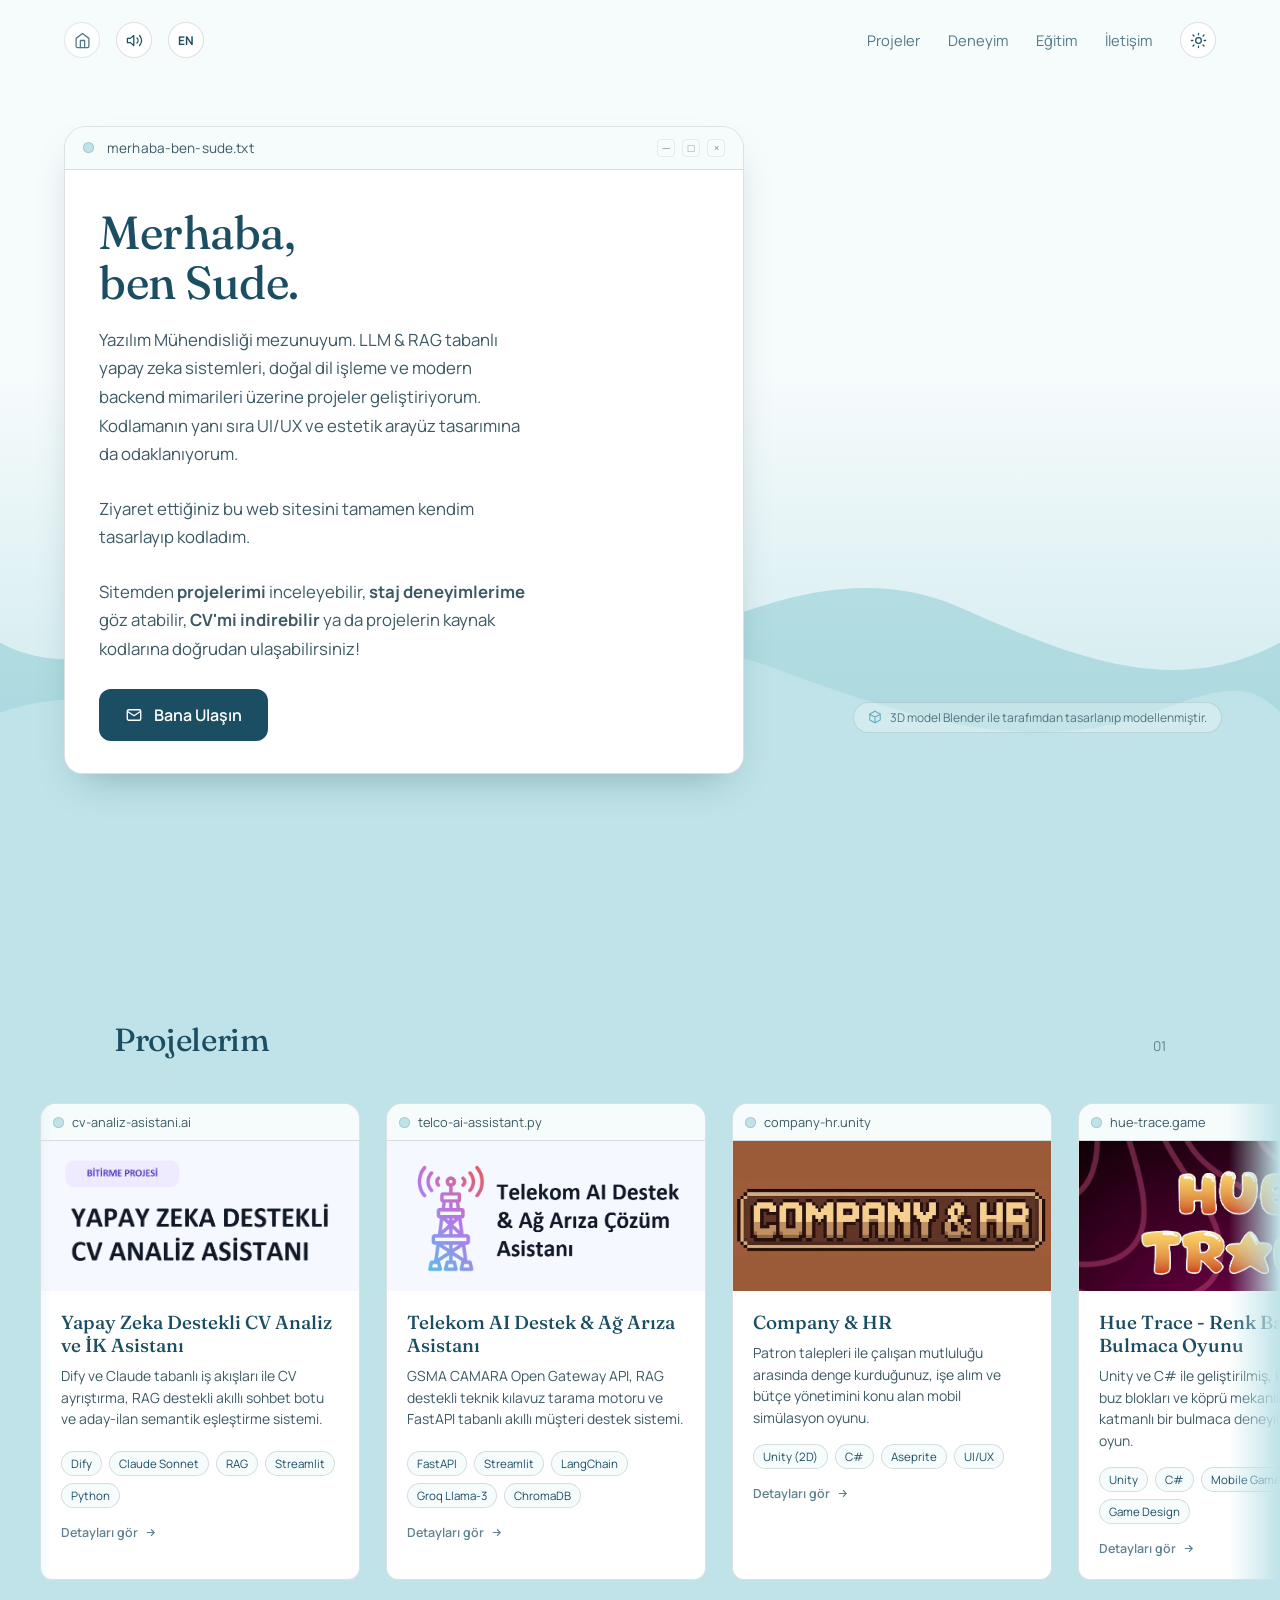
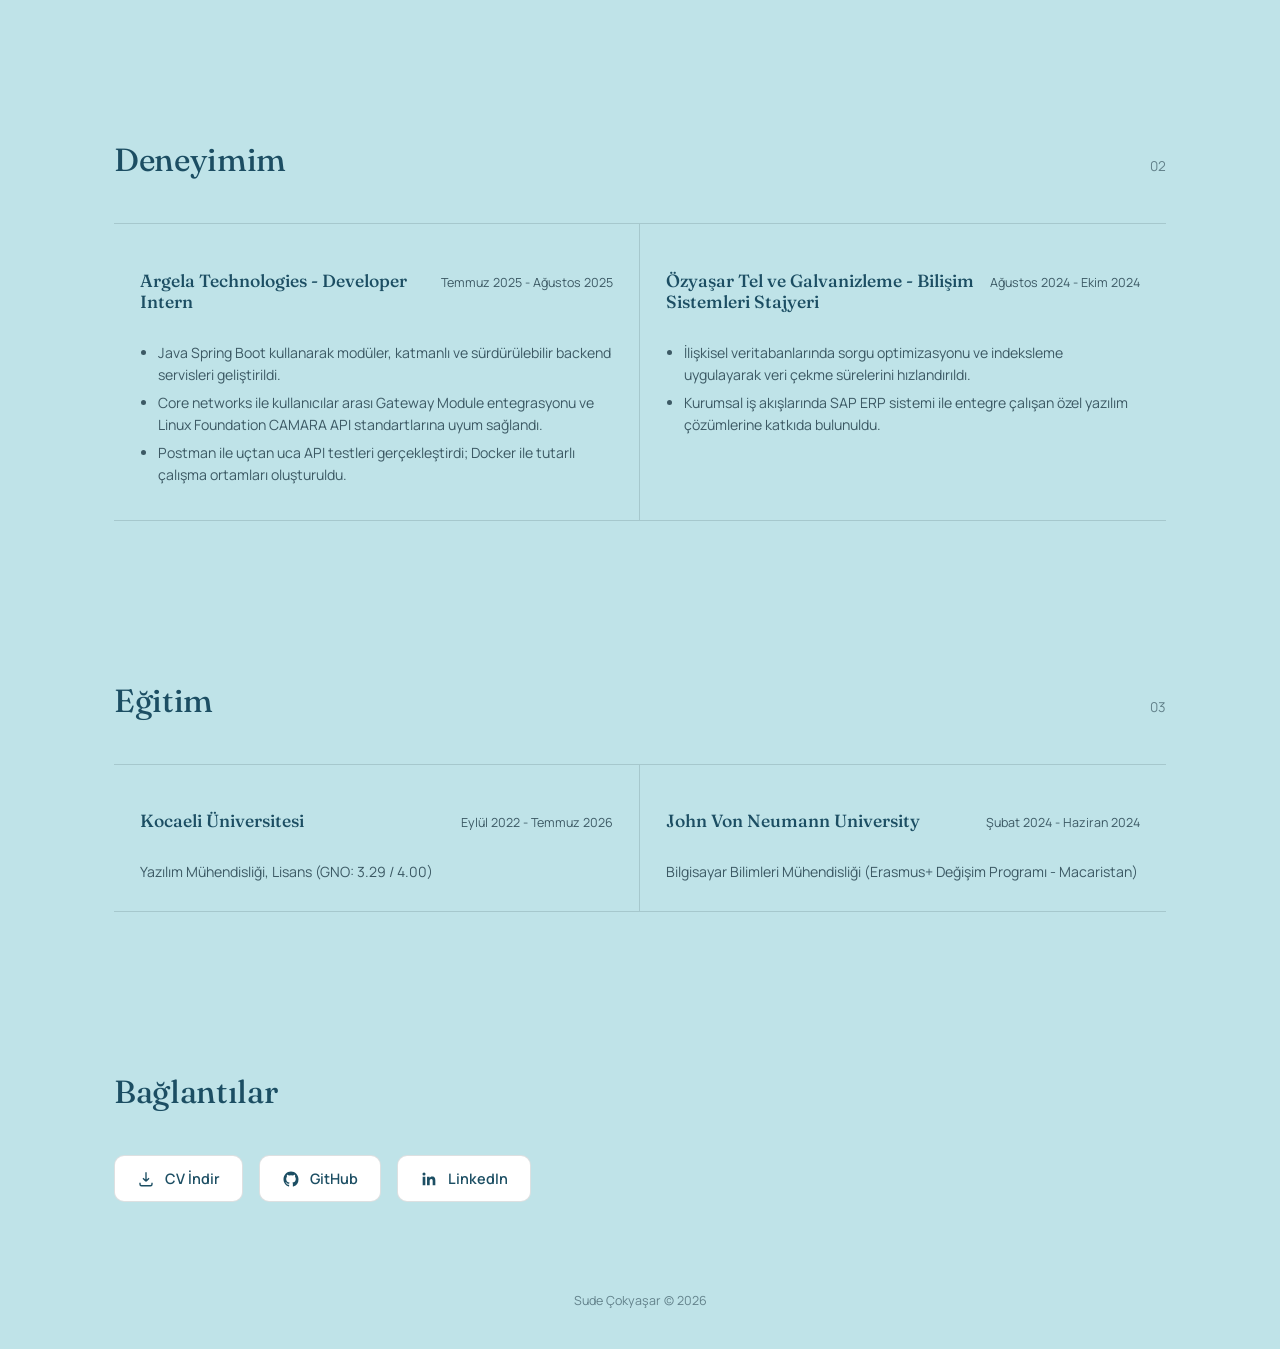
==== commit 77b97c6a: "update" ====
--- a/index.html
+++ b/index.html
@@ -187,6 +187,10 @@
             <span data-lang-tr>GitHub Reposu</span><span data-lang-en>GitHub Repository</span>
           </a>
           <a class="btn ghost" id="modalDemo" href="#" target="_blank" rel="noopener"><span data-lang-tr>Canlı Demo</span><span data-lang-en>Live Demo</span></a>
+          <a class="btn ghost" id="modalAppStore" href="#" target="_blank" rel="noopener">
+          <svg viewBox="0 0 384 512" fill="currentColor" style="width: 14px; height: 14px; margin-right: 5px; vertical-align: middle;"><path d="M318.7 268.7c-.2-36.7 16.4-64.4 50-84.8-18.8-26.9-47.2-41.7-84.7-44.6-35.5-2.8-74.3 20.7-88.5 20.7-15 0-49.4-19.7-76.4-19.7C63.3 141.2 4 184.8 4 273.5q0 39.3 14.4 81.2c12.8 36.7 59 126.7 107.2 125.2 25.2-.6 43-17.9 75.8-17.9 31.8 0 48.3 17.9 76.4 17.9 48.6-.7 90.4-82.5 102.6-119.3-65.2-30.7-61.7-90-61.7-91.9zm-56.6-164.2c27.3-32.4 24.8-61.9 24-72.5-24.1 1.4-52 16.4-67.9 34.9-17.5 19.8-27.8 44.3-25.6 71.9 26.1 2 49.9-11.4 69.5-34.3z"/></svg>
+          <span data-lang-tr>App Store'da İndir</span><span data-lang-en>Download on App Store</span>
+        </a>
         </div>
       </div>
     </div>
